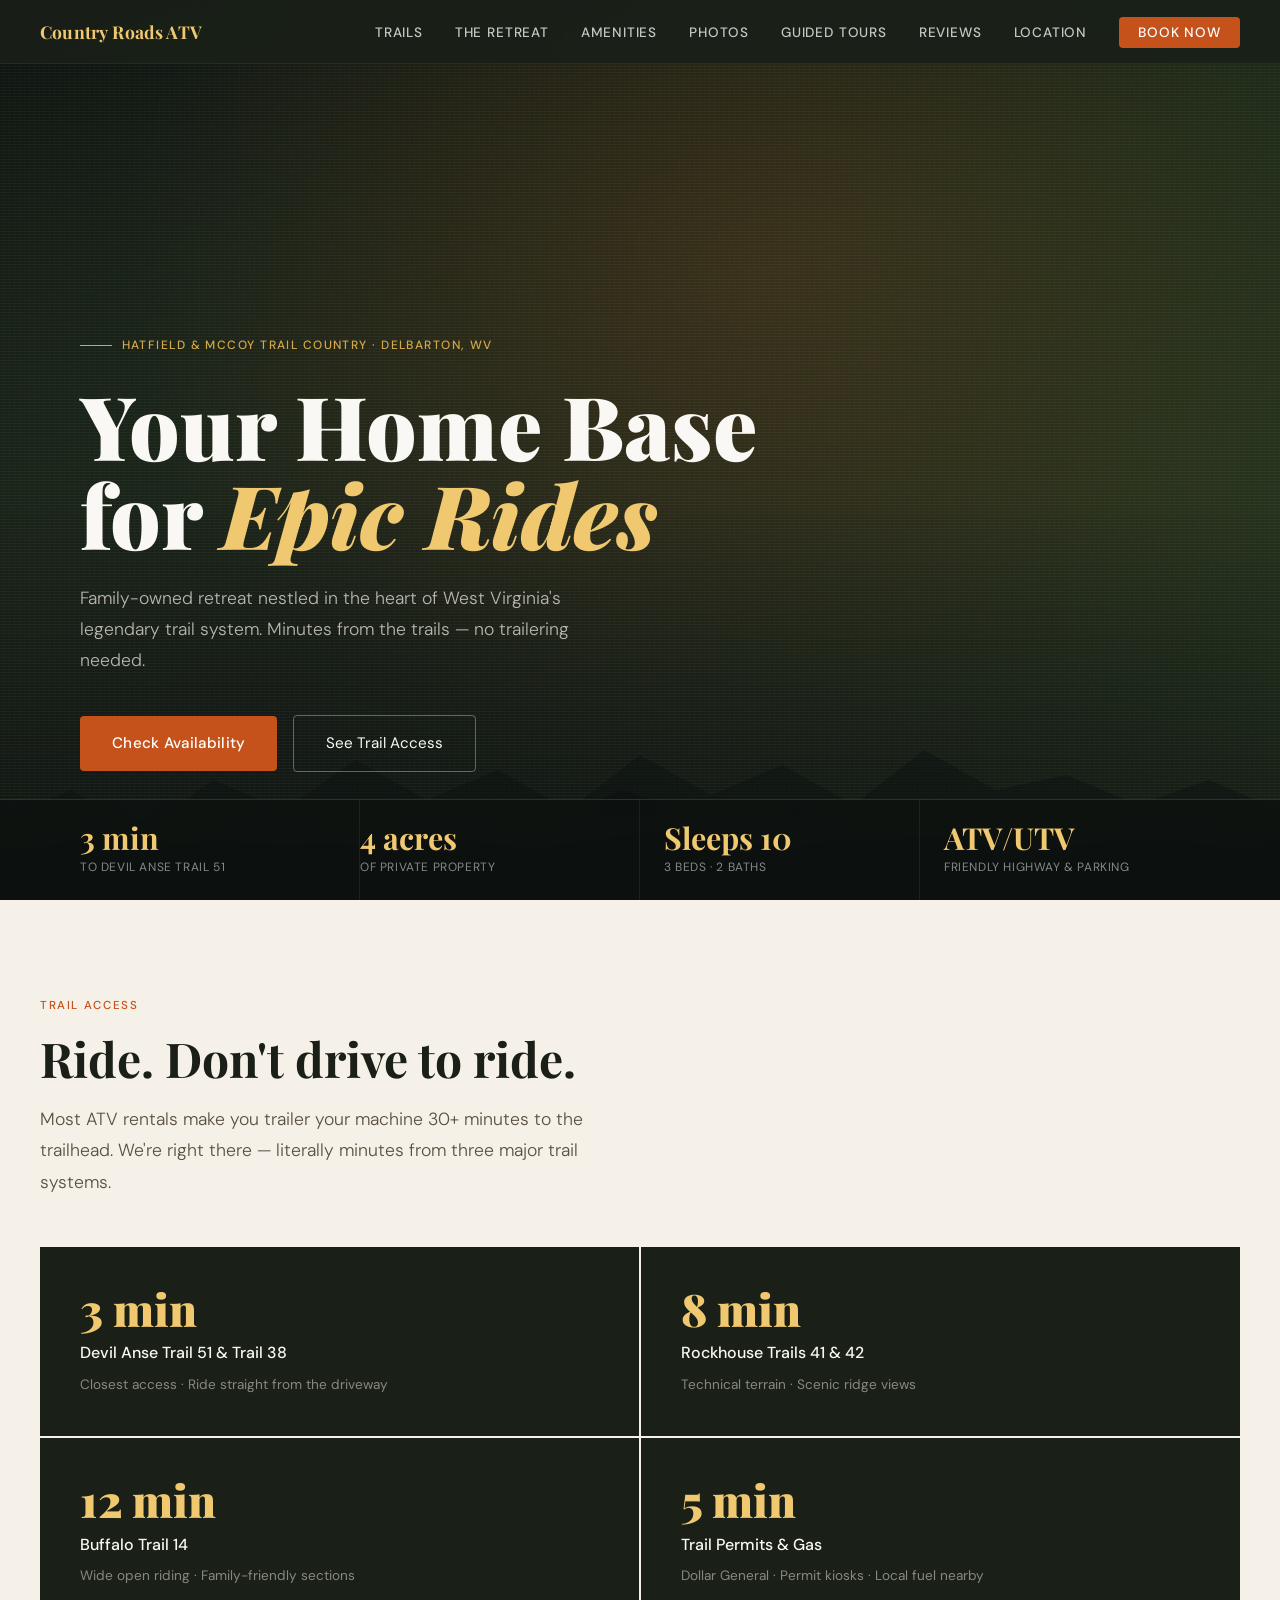
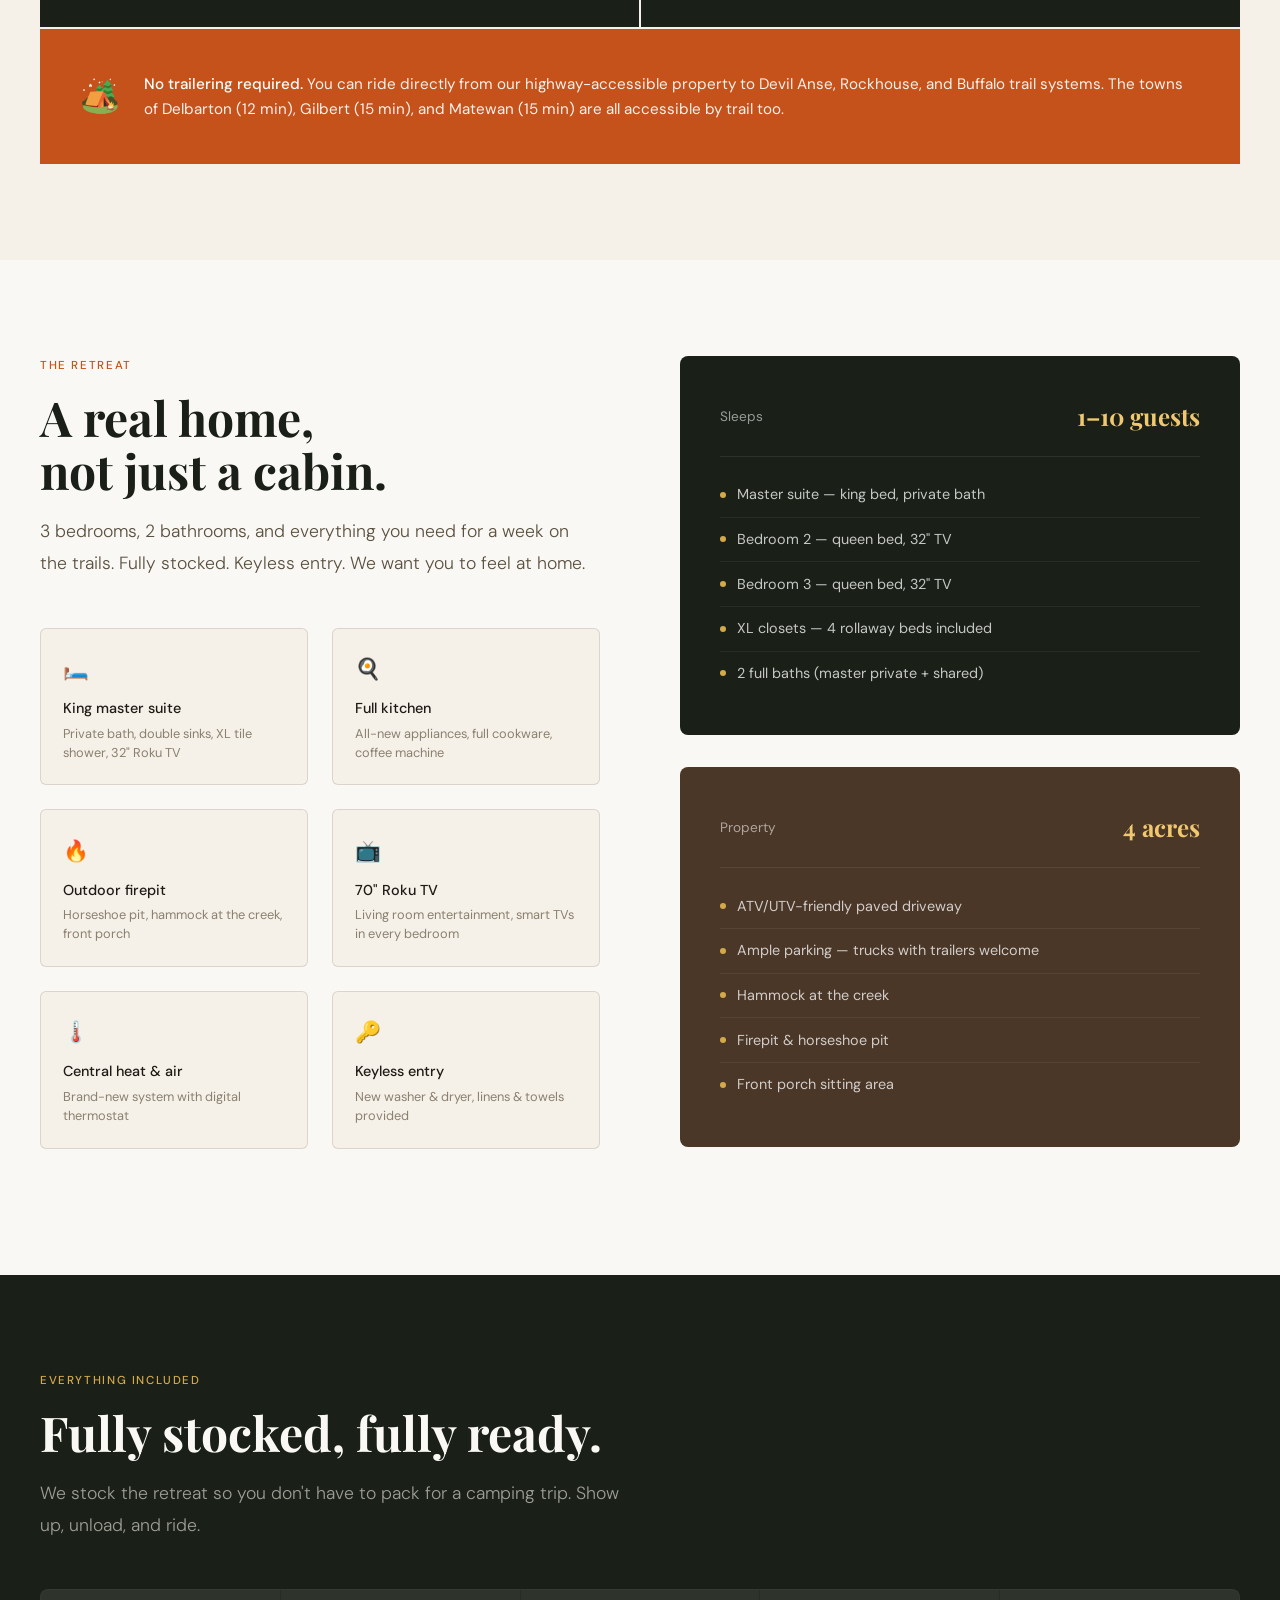
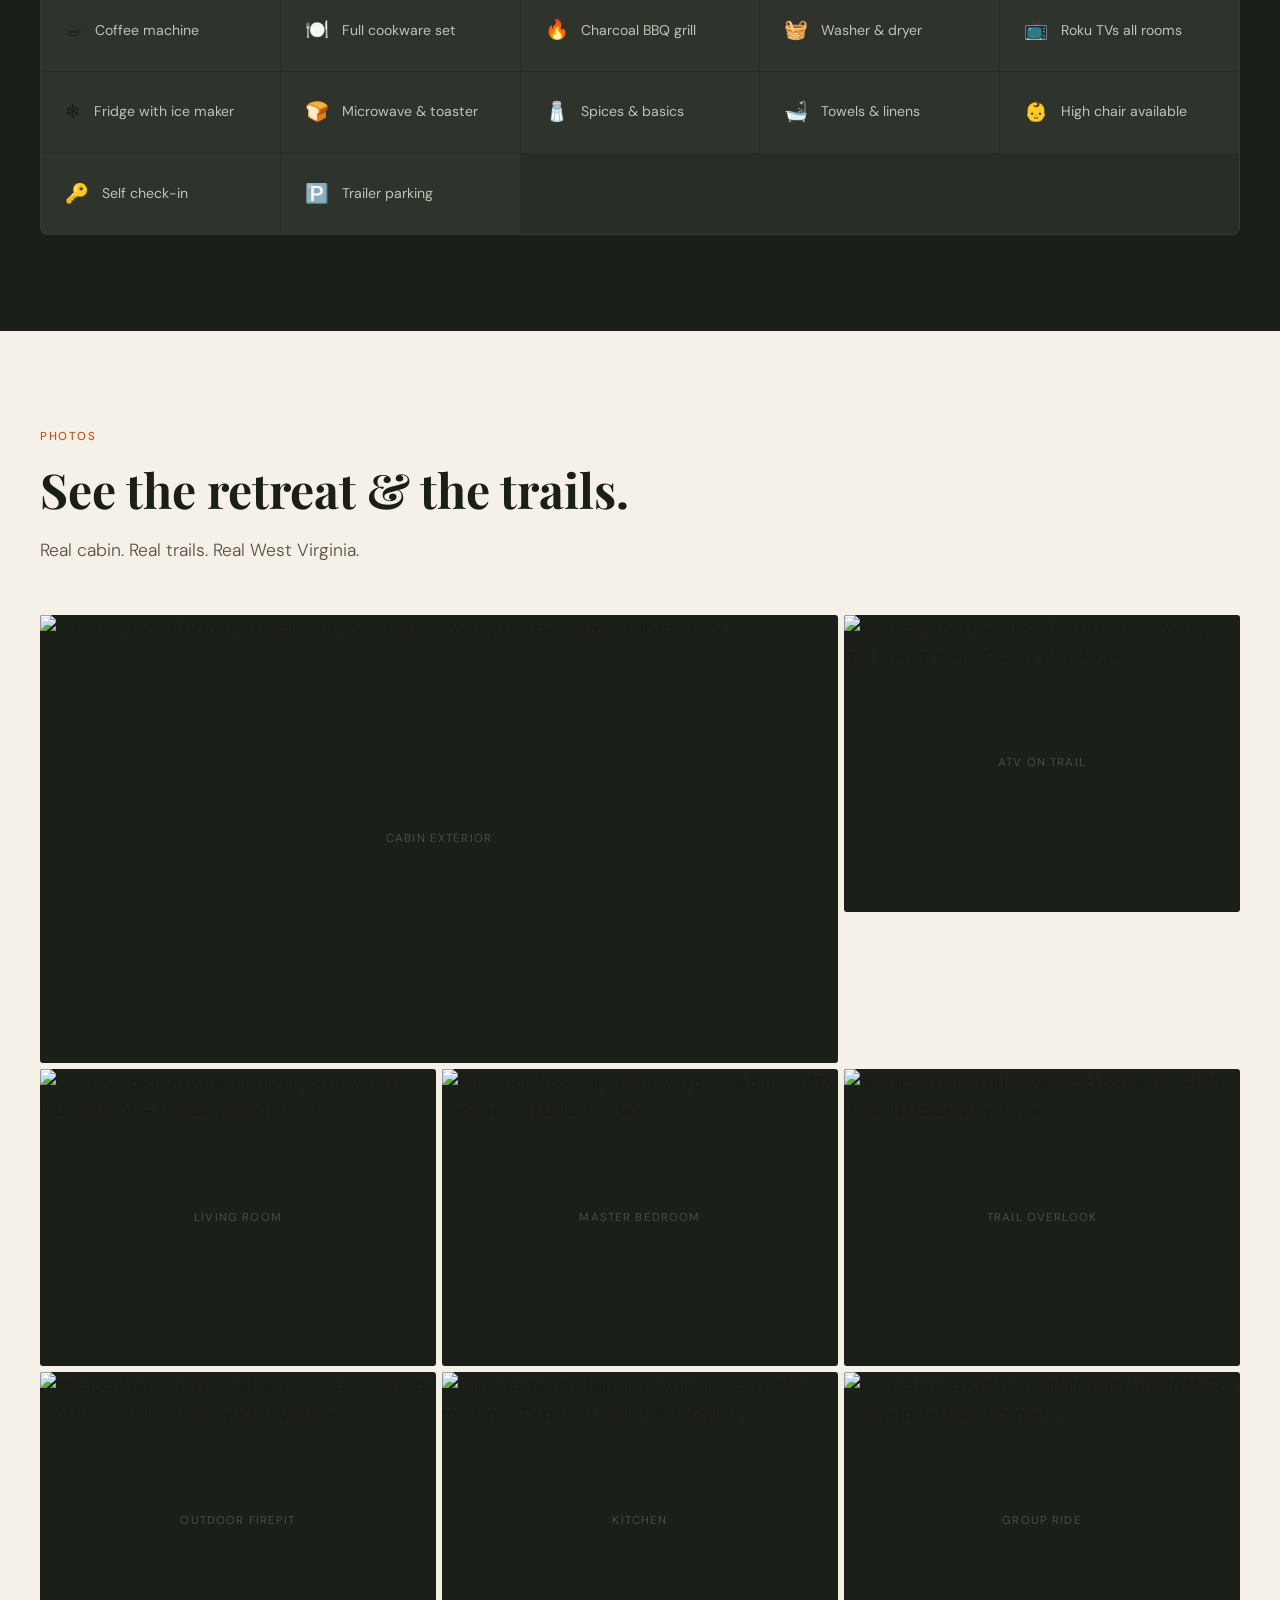
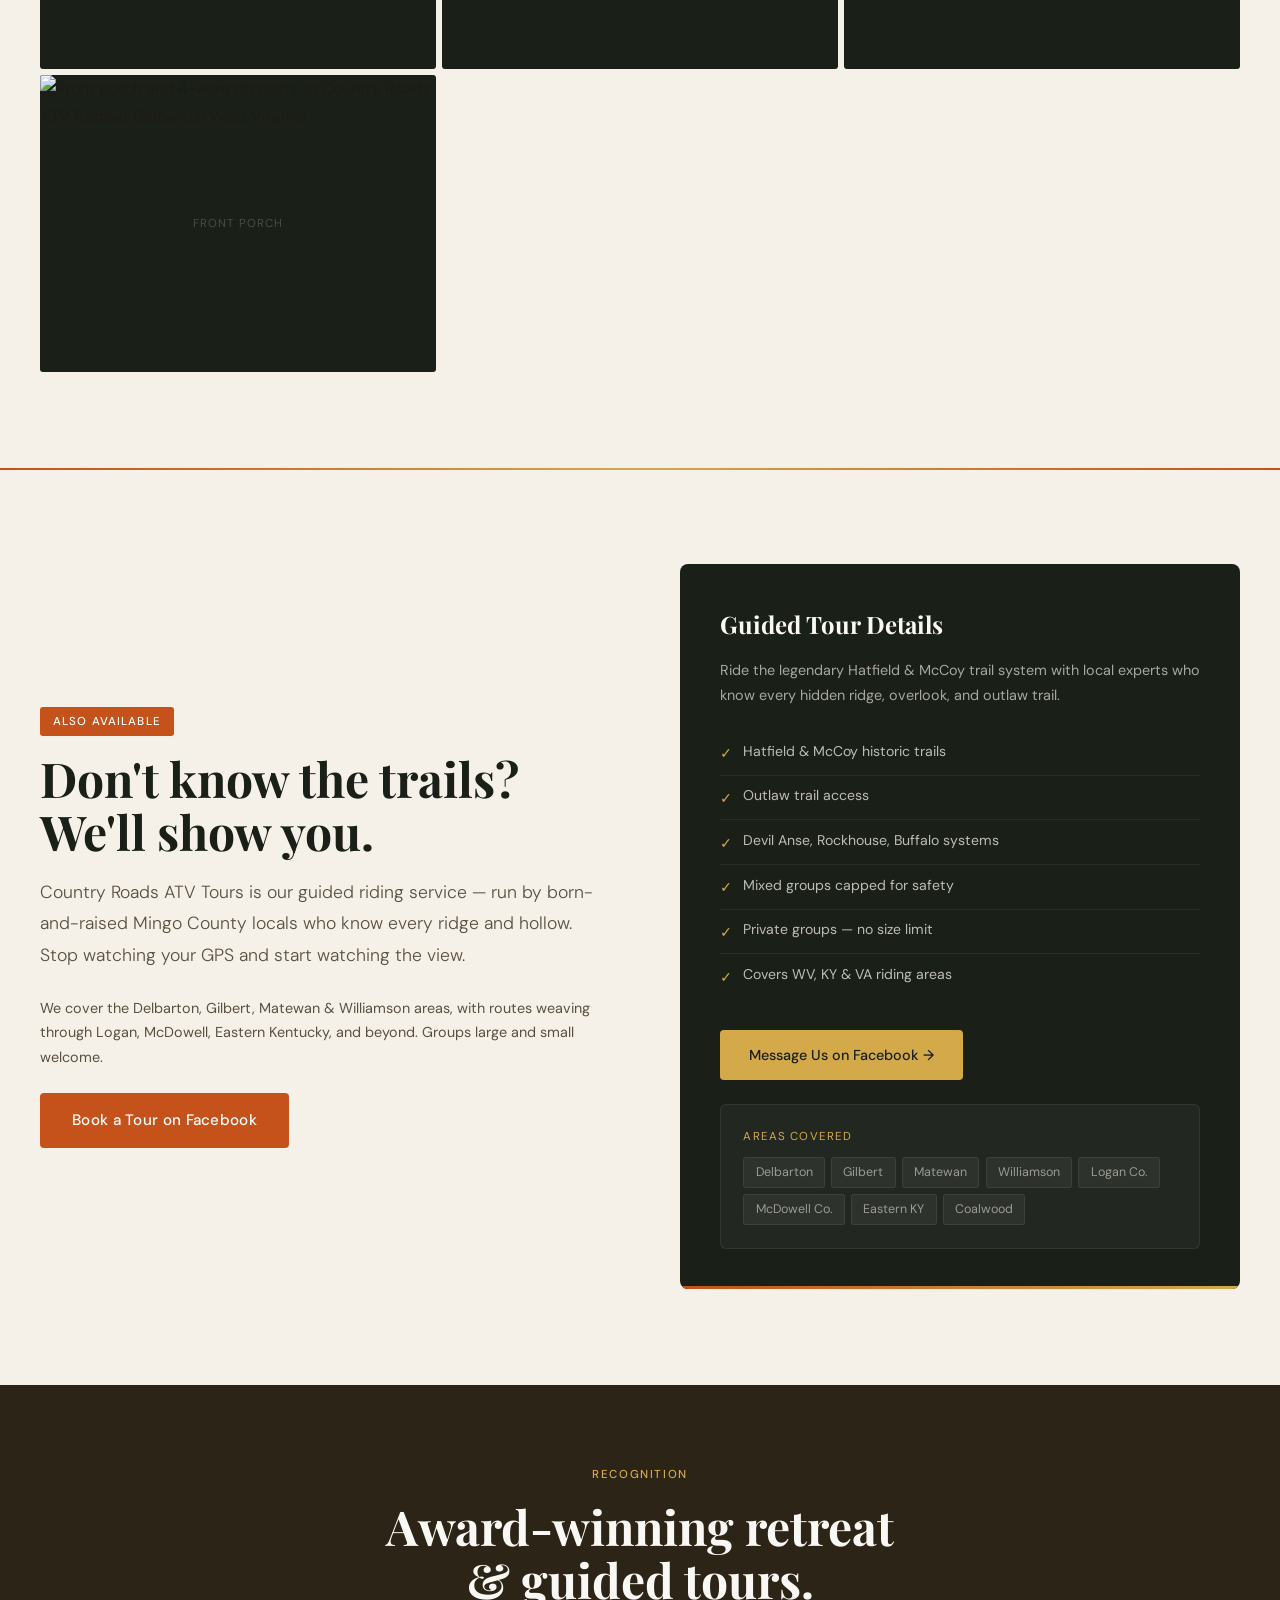
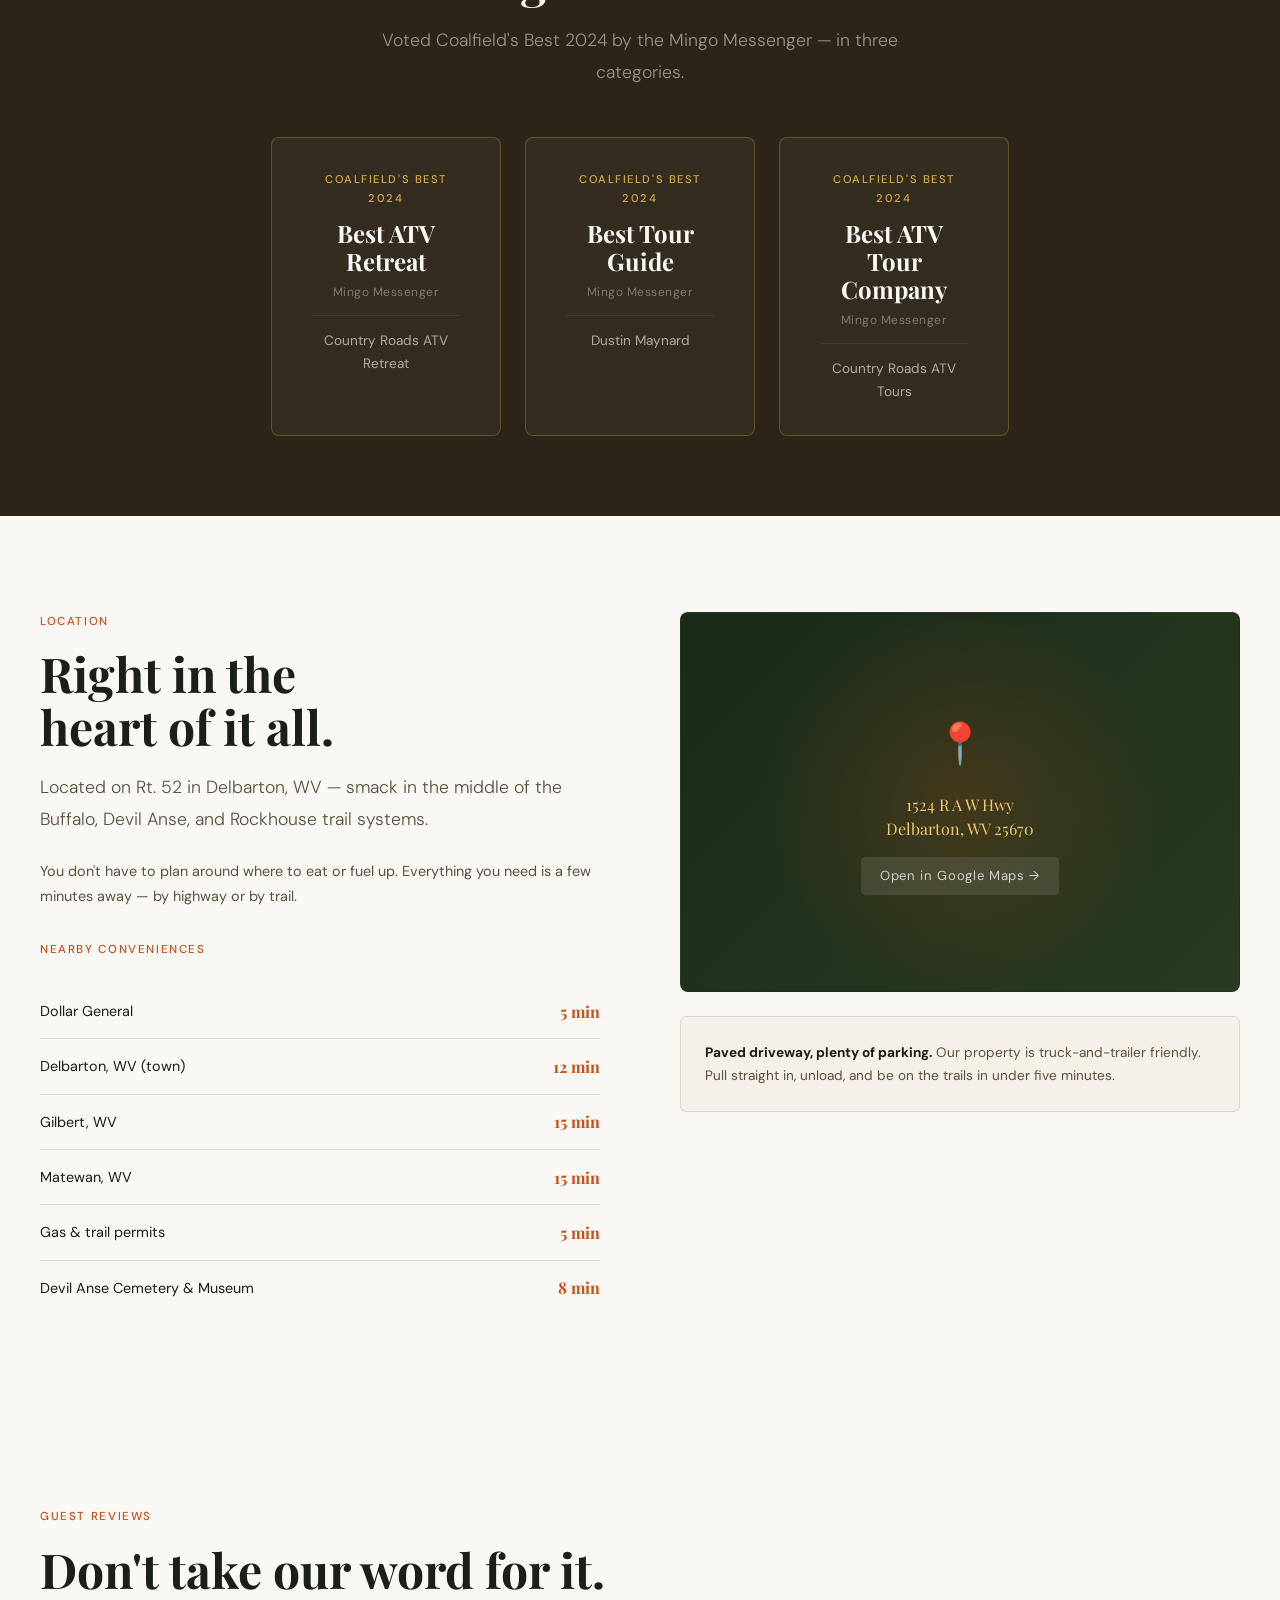
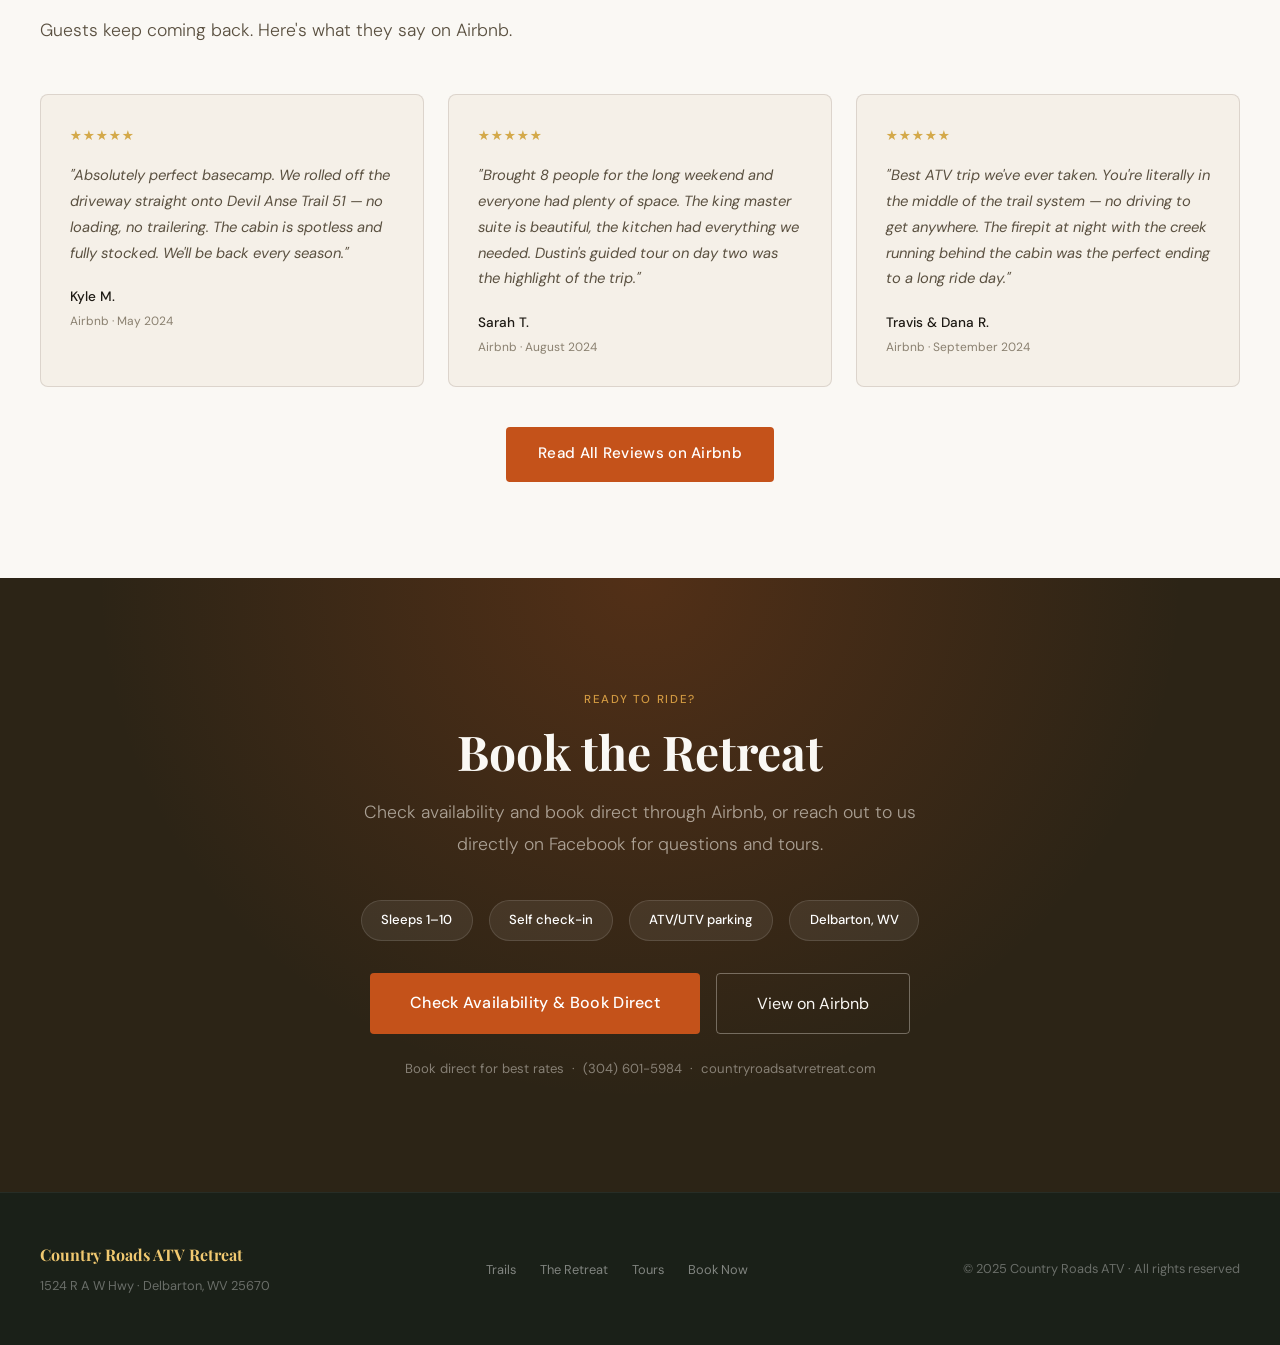
==== index.html @ 31b2990a "Initial build: Country Roads ATV Retreat redesign Single-page redesign of countryroadsatvretreat.com" ====
<!DOCTYPE html>
<html lang="en">
<head>
<meta charset="UTF-8">
<meta name="viewport" content="width=device-width, initial-scale=1.0">
<title>Country Roads ATV Retreat | Hatfield & McCoy Trail Cabin — Delbarton, WV</title>
<meta name="description" content="Stay at the ultimate ATV basecamp in Delbarton, WV. 3 min from Devil Anse Trail 51. Sleeps up to 10. Fully stocked cabin on the Hatfield & McCoy trail system. Book direct.">
<meta property="og:title" content="Country Roads ATV Retreat | Hatfield & McCoy Trails, WV">
<meta property="og:description" content="Family-owned ATV retreat in Delbarton, WV. Minutes from Buffalo, Devil Anse & Rockhouse trails. Sleeps 10 — book direct.">
<meta name="keywords" content="ATV retreat West Virginia, Hatfield McCoy trails cabin, ATV vacation rental Delbarton WV, Mingo County ATV rental, Devil Anse trail cabin, ATV basecamp West Virginia">
<link rel="preconnect" href="https://fonts.googleapis.com">
<link href="https://fonts.googleapis.com/css2?family=Playfair+Display:wght@400;700;900&family=DM+Sans:wght@300;400;500&display=swap" rel="stylesheet">

<script type="application/ld+json">
{
  "@context": "https://schema.org",
  "@type": ["VacationRental", "LocalBusiness"],
  "name": "Country Roads ATV Retreat",
  "description": "Family-owned ATV basecamp in Delbarton, WV. Minutes from Devil Anse, Rockhouse, and Buffalo trail systems on Hatfield & McCoy. Sleeps up to 10.",
  "url": "https://countryroadsatvretreat.com",
  "telephone": "+1-304-601-5984",
  "address": {
    "@type": "PostalAddress",
    "streetAddress": "1524 R A W Hwy",
    "addressLocality": "Delbarton",
    "addressRegion": "WV",
    "postalCode": "25670",
    "addressCountry": "US"
  },
  "geo": {
    "@type": "GeoCoordinates",
    "latitude": 37.7128,
    "longitude": -82.1786
  },
  "numberOfRooms": 3,
  "occupancy": {
    "@type": "QuantitativeValue",
    "maxValue": 10
  },
  "amenityFeature": [
    { "@type": "LocationFeatureSpecification", "name": "Coffee Machine", "value": true },
    { "@type": "LocationFeatureSpecification", "name": "Full Kitchen with Cookware", "value": true },
    { "@type": "LocationFeatureSpecification", "name": "Charcoal BBQ Grill", "value": true },
    { "@type": "LocationFeatureSpecification", "name": "Washer and Dryer", "value": true },
    { "@type": "LocationFeatureSpecification", "name": "Smart TVs in All Rooms", "value": true },
    { "@type": "LocationFeatureSpecification", "name": "Fridge with Ice Maker", "value": true },
    { "@type": "LocationFeatureSpecification", "name": "Outdoor Fire Pit", "value": true },
    { "@type": "LocationFeatureSpecification", "name": "ATV and UTV Parking", "value": true },
    { "@type": "LocationFeatureSpecification", "name": "Truck and Trailer Parking", "value": true },
    { "@type": "LocationFeatureSpecification", "name": "Self Check-In with Keyless Entry", "value": true },
    { "@type": "LocationFeatureSpecification", "name": "Towels and Linens Provided", "value": true },
    { "@type": "LocationFeatureSpecification", "name": "Central Heat and Air Conditioning", "value": true },
    { "@type": "LocationFeatureSpecification", "name": "Horseshoe Pit", "value": true },
    { "@type": "LocationFeatureSpecification", "name": "Hammock at Creek", "value": true },
    { "@type": "LocationFeatureSpecification", "name": "Front Porch", "value": true }
  ],
  "priceRange": "$$",
  "sameAs": [
    "https://www.facebook.com/Countryroadsatvretreat/",
    "https://www.airbnb.com/rooms/1414910450163552432"
  ]
}
</script>

<style>
  *, *::before, *::after { box-sizing: border-box; margin: 0; padding: 0; }

  :root {
    --forest:   #1a2018;
    --bark:     #2c2416;
    --earth:    #4a3728;
    --rust:     #c4521a;
    --rust-lt:  #e06930;
    --gold:     #d4a94a;
    --gold-lt:  #f0c870;
    --cream:    #f5f0e8;
    --warm-white: #faf8f4;
    --muted:    #8a8070;
    --text:     #1e1a14;
    --text-sec: #5a5040;
    --border:   rgba(74,55,40,0.15);
    --serif: 'Playfair Display', Georgia, serif;
    --sans:  'DM Sans', system-ui, sans-serif;
  }

  html { scroll-behavior: smooth; }

  body {
    font-family: var(--sans);
    background: var(--warm-white);
    color: var(--text);
    font-size: 16px;
    line-height: 1.7;
    overflow-x: hidden;
  }

  /* ── NAV ── */
  nav {
    position: fixed; top: 0; left: 0; right: 0; z-index: 100;
    display: flex; align-items: center; justify-content: space-between;
    padding: 0 2.5rem;
    height: 64px;
    background: rgba(26,32,24,0.92);
    backdrop-filter: blur(12px);
    border-bottom: 1px solid rgba(255,255,255,0.06);
    transition: all 0.3s;
  }
  .nav-brand {
    font-family: var(--serif);
    font-size: 1.1rem;
    font-weight: 700;
    color: var(--gold-lt);
    letter-spacing: 0.01em;
    text-decoration: none;
    white-space: nowrap;
  }
  .nav-links {
    display: flex; gap: 2rem; list-style: none;
  }
  .nav-links a {
    color: rgba(255,255,255,0.75);
    text-decoration: none;
    font-size: 0.85rem;
    font-weight: 500;
    letter-spacing: 0.06em;
    text-transform: uppercase;
    transition: color 0.2s;
  }
  .nav-links a:hover { color: var(--gold-lt); }
  .nav-cta {
    background: var(--rust);
    color: #fff !important;
    padding: 0.45rem 1.2rem;
    border-radius: 4px;
    transition: background 0.2s !important;
  }
  .nav-cta:hover { background: var(--rust-lt) !important; color: #fff !important; }

  /* ── HERO ── */
  .hero {
    position: relative;
    min-height: 100vh;
    display: flex; align-items: flex-end;
    padding-bottom: 8rem;
    background: var(--forest);
    overflow: hidden;
  }
  .hero-bg {
    position: absolute; inset: 0;
    background:
      radial-gradient(ellipse at 60% 30%, rgba(196,82,26,0.18) 0%, transparent 60%),
      radial-gradient(ellipse at 20% 80%, rgba(26,32,24,0.95) 0%, transparent 70%),
      linear-gradient(160deg, #0d1210 0%, #1a2a18 40%, #2a3820 100%);
  }
  /* Decorative tree silhouette shapes */
  .hero-bg::after {
    content: '';
    position: absolute; bottom: 0; left: 0; right: 0; height: 45%;
    background: linear-gradient(to top, rgba(13,18,16,0.9) 0%, transparent 100%);
  }
  .hero-texture {
    position: absolute; inset: 0; opacity: 0.035;
    background-image:
      repeating-linear-gradient(0deg, transparent, transparent 2px, rgba(255,255,255,1) 2px, rgba(255,255,255,1) 3px),
      repeating-linear-gradient(90deg, transparent, transparent 4px, rgba(255,255,255,0.5) 4px, rgba(255,255,255,0.5) 5px);
  }
  /* Mountain ridge decorative element */
  .hero-ridge {
    position: absolute; bottom: 0; left: 0; right: 0;
    height: 200px;
    overflow: hidden;
  }
  .hero-ridge svg { width: 100%; height: 100%; }

  .hero-content {
    position: relative; z-index: 2;
    max-width: 1200px; margin: 0 auto; padding: 0 2.5rem;
    width: 100%;
  }
  .hero-eyebrow {
    display: inline-flex; align-items: center; gap: 0.6rem;
    font-size: 0.75rem; font-weight: 500; letter-spacing: 0.12em;
    text-transform: uppercase; color: var(--gold);
    margin-bottom: 1.5rem;
  }
  .hero-eyebrow::before {
    content: '';
    display: block; width: 32px; height: 1px;
    background: var(--gold);
  }
  h1 {
    font-family: var(--serif);
    font-size: clamp(2.8rem, 7vw, 5.5rem);
    font-weight: 900;
    line-height: 1.02;
    color: var(--warm-white);
    max-width: 800px;
    margin-bottom: 1.5rem;
  }
  h1 em {
    font-style: italic;
    color: var(--gold-lt);
  }
  .hero-desc {
    color: rgba(245,240,232,0.72);
    font-size: 1.1rem;
    max-width: 520px;
    margin-bottom: 2.5rem;
    font-weight: 300;
    line-height: 1.75;
  }
  .hero-actions {
    display: flex; gap: 1rem; flex-wrap: wrap;
    align-items: center;
  }
  .btn-primary {
    background: var(--rust);
    color: #fff;
    padding: 0.9rem 2rem;
    border-radius: 4px;
    text-decoration: none;
    font-weight: 500;
    font-size: 0.95rem;
    letter-spacing: 0.02em;
    transition: background 0.2s, transform 0.15s;
    display: inline-block;
  }
  .btn-primary:hover { background: var(--rust-lt); transform: translateY(-1px); }
  .btn-outline {
    border: 1px solid rgba(245,240,232,0.35);
    color: var(--warm-white);
    padding: 0.9rem 2rem;
    border-radius: 4px;
    text-decoration: none;
    font-weight: 400;
    font-size: 0.95rem;
    transition: border-color 0.2s, background 0.2s;
    display: inline-block;
  }
  .btn-outline:hover { border-color: rgba(245,240,232,0.7); background: rgba(245,240,232,0.05); }

  /* Hero stats strip */
  .hero-stats {
    position: absolute; bottom: 0; right: 0; left: 0; z-index: 3;
    background: rgba(13,18,16,0.85);
    backdrop-filter: blur(8px);
    border-top: 1px solid rgba(212,169,74,0.2);
  }
  .stats-inner {
    max-width: 1200px; margin: 0 auto;
    display: grid; grid-template-columns: repeat(4, 1fr);
    padding: 0 2.5rem;
  }
  .stat-item {
    padding: 1.4rem 1.5rem 1.4rem 0;
    border-right: 1px solid rgba(255,255,255,0.07);
  }
  .stat-item:last-child { border-right: none; padding-left: 1.5rem; }
  .stat-item:first-child { padding-left: 0; }
  .stat-num {
    font-family: var(--serif);
    font-size: 1.9rem;
    font-weight: 700;
    color: var(--gold-lt);
    line-height: 1;
    margin-bottom: 0.25rem;
  }
  .stat-label {
    font-size: 0.75rem;
    color: rgba(255,255,255,0.5);
    letter-spacing: 0.05em;
    text-transform: uppercase;
  }

  /* ── SECTION SHARED ── */
  section { padding: 6rem 2.5rem; }
  .inner { max-width: 1200px; margin: 0 auto; }
  .section-tag {
    font-size: 0.72rem; font-weight: 500; letter-spacing: 0.14em;
    text-transform: uppercase; color: var(--rust);
    margin-bottom: 1rem; display: block;
  }
  h2 {
    font-family: var(--serif);
    font-size: clamp(2rem, 4vw, 3rem);
    font-weight: 700;
    line-height: 1.1;
    color: var(--forest);
    margin-bottom: 1.2rem;
  }
  .lead {
    font-size: 1.1rem;
    color: var(--text-sec);
    max-width: 600px;
    line-height: 1.8;
    margin-bottom: 3rem;
    font-weight: 300;
  }

  /* ── TRAILS SECTION ── */
  #trails { background: var(--cream); }
  .trails-grid {
    display: grid;
    grid-template-columns: 1fr 1fr;
    gap: 2px;
  }
  .trail-card {
    background: var(--forest);
    padding: 2.5rem;
    position: relative;
    overflow: hidden;
    transition: background 0.25s;
  }
  .trail-card:hover { background: #243021; }
  .trail-card::before {
    content: '';
    position: absolute; top: 0; left: 0; bottom: 0;
    width: 3px;
    background: var(--gold);
    transform: scaleY(0);
    transform-origin: bottom;
    transition: transform 0.3s;
  }
  .trail-card:hover::before { transform: scaleY(1); }
  .trail-distance {
    font-family: var(--serif);
    font-size: 2.8rem;
    font-weight: 900;
    color: var(--gold-lt);
    line-height: 1;
    margin-bottom: 0.5rem;
  }
  .trail-name {
    font-size: 1rem;
    font-weight: 500;
    color: var(--warm-white);
    margin-bottom: 0.4rem;
  }
  .trail-detail {
    font-size: 0.85rem;
    color: rgba(245,240,232,0.5);
  }
  .trails-note {
    background: var(--rust);
    padding: 2.5rem;
    display: flex; align-items: center; gap: 1.5rem;
    grid-column: 1 / -1;
  }
  .trails-note-icon {
    font-size: 2rem; flex-shrink: 0;
  }
  .trails-note-text {
    color: rgba(255,255,255,0.92);
    font-size: 0.95rem;
    font-weight: 400;
    line-height: 1.6;
  }
  .trails-note-text strong { color: #fff; font-weight: 500; }

  /* ── RETREAT SECTION ── */
  #retreat { background: var(--warm-white); }
  .retreat-layout {
    display: grid;
    grid-template-columns: 1fr 1fr;
    gap: 5rem;
    align-items: start;
  }
  .retreat-features {
    display: grid;
    grid-template-columns: 1fr 1fr;
    gap: 1.5rem;
    margin-top: 2rem;
  }
  .feature-item {
    padding: 1.4rem;
    background: var(--cream);
    border-radius: 6px;
    border: 1px solid var(--border);
  }
  .feature-icon {
    font-size: 1.3rem;
    margin-bottom: 0.6rem;
    display: block;
  }
  .feature-name {
    font-size: 0.9rem;
    font-weight: 500;
    color: var(--text);
    margin-bottom: 0.2rem;
  }
  .feature-desc {
    font-size: 0.8rem;
    color: var(--muted);
    line-height: 1.5;
  }
  /* Capacity visual */
  .capacity-block {
    background: var(--forest);
    border-radius: 8px;
    padding: 2.5rem;
    margin-bottom: 2rem;
  }
  .capacity-row {
    display: flex; align-items: center; justify-content: space-between;
    margin-bottom: 1.2rem;
  }
  .capacity-label { color: rgba(255,255,255,0.55); font-size: 0.85rem; }
  .capacity-val {
    font-family: var(--serif);
    font-size: 1.5rem;
    font-weight: 700;
    color: var(--gold-lt);
  }
  .capacity-divider {
    height: 1px;
    background: rgba(255,255,255,0.08);
    margin: 1rem 0;
  }
  .bedroom-list { list-style: none; margin-top: 1rem; }
  .bedroom-list li {
    display: flex; align-items: center; gap: 0.7rem;
    padding: 0.6rem 0;
    border-bottom: 1px solid rgba(255,255,255,0.06);
    font-size: 0.9rem;
    color: rgba(255,255,255,0.75);
  }
  .bedroom-list li::before {
    content: '';
    width: 6px; height: 6px;
    border-radius: 50%;
    background: var(--gold);
    flex-shrink: 0;
  }
  .bedroom-list li:last-child { border-bottom: none; }

  /* ── AMENITIES ── */
  #amenities { background: var(--forest); padding: 6rem 2.5rem; }
  #amenities h2 { color: var(--warm-white); }
  #amenities .lead { color: rgba(245,240,232,0.6); }
  .amenities-grid {
    display: grid;
    grid-template-columns: repeat(auto-fill, minmax(200px, 1fr));
    gap: 1px;
    background: rgba(255,255,255,0.06);
    border: 1px solid rgba(255,255,255,0.06);
    border-radius: 8px;
    overflow: hidden;
  }
  .amenity-item {
    background: rgba(255,255,255,0.03);
    padding: 1.5rem;
    display: flex; align-items: center; gap: 0.8rem;
    transition: background 0.2s;
  }
  .amenity-item:hover { background: rgba(255,255,255,0.07); }
  .amenity-icon { font-size: 1.2rem; flex-shrink: 0; }
  .amenity-label { font-size: 0.88rem; color: rgba(245,240,232,0.75); font-weight: 400; }

  /* ── TOURS SECTION ── */
  #tours { background: var(--cream); position: relative; overflow: hidden; }
  #tours::before {
    content: '';
    position: absolute; top: -2px; left: 0; right: 0; height: 4px;
    background: linear-gradient(90deg, var(--rust), var(--gold), var(--rust));
  }
  .tours-layout {
    display: grid;
    grid-template-columns: 1fr 1fr;
    gap: 5rem;
    align-items: center;
  }
  .tours-badge {
    display: inline-block;
    background: var(--rust);
    color: #fff;
    font-size: 0.72rem;
    font-weight: 500;
    letter-spacing: 0.1em;
    text-transform: uppercase;
    padding: 0.3rem 0.8rem;
    border-radius: 3px;
    margin-bottom: 1rem;
  }
  .tours-card {
    background: var(--forest);
    border-radius: 8px;
    padding: 2.5rem;
    position: relative;
    overflow: hidden;
  }
  .tours-card::after {
    content: '';
    position: absolute; bottom: 0; left: 0; right: 0; height: 3px;
    background: linear-gradient(90deg, var(--rust), var(--gold));
  }
  .tours-card h3 {
    font-family: var(--serif);
    font-size: 1.5rem;
    font-weight: 700;
    color: var(--warm-white);
    margin-bottom: 0.8rem;
  }
  .tours-card p {
    color: rgba(245,240,232,0.65);
    font-size: 0.9rem;
    line-height: 1.7;
    margin-bottom: 1.5rem;
  }
  .tours-feature-list { list-style: none; margin-bottom: 2rem; }
  .tours-feature-list li {
    display: flex; align-items: flex-start; gap: 0.7rem;
    padding: 0.55rem 0;
    border-bottom: 1px solid rgba(255,255,255,0.06);
    font-size: 0.88rem;
    color: rgba(245,240,232,0.75);
  }
  .tours-feature-list li:last-child { border-bottom: none; }
  .check { color: var(--gold); font-size: 0.9rem; flex-shrink: 0; margin-top: 0.1rem; }
  .btn-gold {
    display: inline-block;
    background: var(--gold);
    color: var(--forest);
    padding: 0.8rem 1.8rem;
    border-radius: 4px;
    text-decoration: none;
    font-weight: 500;
    font-size: 0.9rem;
    transition: background 0.2s;
  }
  .btn-gold:hover { background: var(--gold-lt); }

  /* Coverage area */
  .coverage-area {
    margin-top: 1.5rem;
    padding: 1.4rem;
    background: rgba(255,255,255,0.04);
    border: 1px solid rgba(255,255,255,0.07);
    border-radius: 6px;
  }
  .coverage-label {
    font-size: 0.72rem;
    letter-spacing: 0.1em;
    text-transform: uppercase;
    color: var(--gold);
    margin-bottom: 0.6rem;
  }
  .coverage-tags {
    display: flex; flex-wrap: wrap; gap: 0.4rem;
  }
  .coverage-tag {
    font-size: 0.78rem;
    color: rgba(245,240,232,0.55);
    background: rgba(255,255,255,0.05);
    padding: 0.25rem 0.7rem;
    border-radius: 3px;
    border: 1px solid rgba(255,255,255,0.07);
  }

  /* ── LOCATION ── */
  #location { background: var(--warm-white); }
  .location-layout {
    display: grid;
    grid-template-columns: 1fr 1fr;
    gap: 5rem;
    align-items: start;
  }
  .location-map-placeholder {
    background: linear-gradient(135deg, #1a2a18, #2a3a20);
    border-radius: 8px;
    height: 380px;
    display: flex; align-items: center; justify-content: center;
    flex-direction: column;
    gap: 1rem;
    border: 1px solid var(--border);
    position: relative;
    overflow: hidden;
  }
  .location-map-placeholder::before {
    content: '';
    position: absolute; inset: 0;
    background:
      radial-gradient(circle at 50% 50%, rgba(196,82,26,0.2) 0%, transparent 60%);
  }
  .map-pin {
    font-size: 2.5rem;
    position: relative; z-index: 1;
  }
  .map-address {
    font-family: var(--serif);
    font-size: 1rem;
    color: var(--gold-lt);
    text-align: center;
    position: relative; z-index: 1;
    line-height: 1.5;
  }
  .map-link {
    background: rgba(255,255,255,0.1);
    color: rgba(255,255,255,0.75);
    padding: 0.5rem 1.2rem;
    border-radius: 4px;
    text-decoration: none;
    font-size: 0.82rem;
    letter-spacing: 0.05em;
    position: relative; z-index: 1;
    transition: background 0.2s;
  }
  .map-link:hover { background: rgba(255,255,255,0.18); }
  .nearby-list { list-style: none; margin-top: 1.5rem; }
  .nearby-item {
    display: flex; justify-content: space-between; align-items: center;
    padding: 0.85rem 0;
    border-bottom: 1px solid var(--border);
  }
  .nearby-item:last-child { border-bottom: none; }
  .nearby-name { font-size: 0.9rem; color: var(--text); font-weight: 400; }
  .nearby-dist {
    font-family: var(--serif);
    font-size: 1rem;
    font-weight: 700;
    color: var(--rust);
  }

  /* ── BOOK ── */
  #book {
    background: var(--bark);
    padding: 7rem 2.5rem;
    text-align: center;
    position: relative;
    overflow: hidden;
  }
  #book::before {
    content: '';
    position: absolute; inset: 0;
    background: radial-gradient(ellipse at 50% 0%, rgba(196,82,26,0.25) 0%, transparent 60%);
  }
  #book h2 { color: var(--warm-white); position: relative; }
  #book .lead { color: rgba(245,240,232,0.6); margin: 0 auto 2.5rem; position: relative; }
  .book-options {
    display: flex; justify-content: center; gap: 1rem; flex-wrap: wrap;
    position: relative;
    margin-bottom: 2rem;
  }
  .book-pill {
    background: rgba(255,255,255,0.07);
    border: 1px solid rgba(255,255,255,0.12);
    color: rgba(255,255,255,0.7);
    padding: 0.5rem 1.2rem;
    border-radius: 100px;
    font-size: 0.82rem;
    display: flex; align-items: center; gap: 0.5rem;
  }
  .book-pill strong { color: #fff; font-weight: 500; }

  /* ── FOOTER ── */
  footer {
    background: var(--forest);
    padding: 3rem 2.5rem;
    border-top: 1px solid rgba(255,255,255,0.06);
  }
  .footer-inner {
    max-width: 1200px; margin: 0 auto;
    display: flex; justify-content: space-between; align-items: center; flex-wrap: wrap; gap: 1.5rem;
  }
  .footer-brand {
    font-family: var(--serif);
    font-size: 1rem;
    color: var(--gold-lt);
    font-weight: 700;
  }
  .footer-meta {
    font-size: 0.8rem;
    color: rgba(255,255,255,0.35);
  }
  .footer-links {
    display: flex; gap: 1.5rem; list-style: none;
  }
  .footer-links a {
    font-size: 0.8rem;
    color: rgba(255,255,255,0.45);
    text-decoration: none;
    transition: color 0.2s;
  }
  .footer-links a:hover { color: var(--gold-lt); }

  /* ── SCROLL ANIMATION ── */
  .reveal {
    opacity: 0;
    transform: translateY(28px);
    transition: opacity 0.7s ease, transform 0.7s ease;
  }
  .reveal.visible {
    opacity: 1;
    transform: none;
  }
  .reveal-delay-1 { transition-delay: 0.1s; }
  .reveal-delay-2 { transition-delay: 0.2s; }
  .reveal-delay-3 { transition-delay: 0.3s; }

  /* ── RESPONSIVE ── */
  @media (max-width: 900px) {
    nav { padding: 0 1.5rem; }
    .nav-links { display: none; }
    section { padding: 4rem 1.5rem; }
    .stats-inner { grid-template-columns: repeat(2, 1fr); }
    .stat-item { border-right: none; border-bottom: 1px solid rgba(255,255,255,0.07); }
    .trails-grid { grid-template-columns: 1fr; }
    .retreat-layout, .tours-layout, .location-layout { grid-template-columns: 1fr; gap: 2.5rem; }
    .retreat-features { grid-template-columns: 1fr 1fr; }
    h1 { font-size: 2.8rem; }
    .hero { padding-bottom: 12rem; }
  }
  @media (max-width: 580px) {
    .hero-stats { display: none; }
    .hero { padding-bottom: 4rem; }
    .retreat-features { grid-template-columns: 1fr; }
    .stats-inner { grid-template-columns: 1fr 1fr; }
  }

  /* ── HAMBURGER ── */
  .nav-toggle {
    display: none;
    flex-direction: column; justify-content: center; gap: 5px;
    width: 36px; height: 36px;
    background: none; border: none; cursor: pointer; padding: 4px;
    flex-shrink: 0;
  }
  .nav-toggle span {
    display: block; width: 22px; height: 2px;
    background: rgba(255,255,255,0.75);
    transition: transform 0.25s, opacity 0.25s;
    border-radius: 1px;
  }
  .nav-toggle.open span:nth-child(1) { transform: translateY(7px) rotate(45deg); }
  .nav-toggle.open span:nth-child(2) { opacity: 0; transform: scaleX(0); }
  .nav-toggle.open span:nth-child(3) { transform: translateY(-7px) rotate(-45deg); }

  .nav-mobile {
    display: none;
    position: fixed; top: 64px; left: 0; right: 0;
    background: rgba(22,28,20,0.98);
    backdrop-filter: blur(16px);
    border-bottom: 1px solid rgba(255,255,255,0.07);
    padding: 0.5rem 1.5rem 1.5rem;
    z-index: 99;
    flex-direction: column;
  }
  .nav-mobile.open { display: flex; }
  .nav-mobile a {
    color: rgba(255,255,255,0.75);
    text-decoration: none;
    font-size: 0.95rem;
    font-weight: 500;
    padding: 0.9rem 0;
    border-bottom: 1px solid rgba(255,255,255,0.06);
    letter-spacing: 0.04em;
    transition: color 0.2s;
  }
  .nav-mobile a:hover { color: var(--gold-lt); }
  .nav-mobile .mob-cta {
    margin-top: 1rem;
    text-align: center;
    background: var(--rust);
    padding: 0.85rem 1.5rem;
    border-radius: 4px;
    border-bottom: none !important;
    color: #fff !important;
    font-weight: 500;
  }
  .nav-mobile .mob-cta:hover { background: var(--rust-lt) !important; }
  @media (max-width: 900px) { .nav-toggle { display: flex; } }

  /* ── GALLERY ── */
  #gallery { background: var(--cream); }
  .gallery-grid {
    display: grid;
    grid-template-columns: repeat(3, 1fr);
    gap: 6px;
  }
  .gallery-item {
    overflow: hidden; border-radius: 3px;
    background: #1a2018;
    aspect-ratio: 4/3; position: relative;
  }
  .gallery-item--wide { grid-column: span 2; aspect-ratio: 16/9; }
  .gallery-item img {
    width: 100%; height: 100%;
    object-fit: cover; display: block;
    transition: transform 0.4s;
  }
  .gallery-item:hover img { transform: scale(1.04); }
  /* Placeholder shown when photo not yet loaded */
  .gallery-item::after {
    content: attr(data-label);
    position: absolute; inset: 0;
    display: flex; align-items: center; justify-content: center;
    font-size: 0.72rem; letter-spacing: 0.1em; text-transform: uppercase;
    color: rgba(255,255,255,0.2);
    pointer-events: none;
  }
  @media (max-width: 700px) {
    .gallery-grid { grid-template-columns: 1fr 1fr; }
    .gallery-item--wide { grid-column: span 2; aspect-ratio: 16/9; }
  }

  /* ── AWARDS ── */
  #awards { background: var(--bark); padding: 5rem 2.5rem; text-align: center; }
  #awards .section-tag { color: var(--gold); display: flex; justify-content: center; }
  #awards h2 { color: var(--warm-white); }
  #awards .lead { color: rgba(245,240,232,0.55); margin: 0 auto 3rem; }
  .awards-grid {
    display: flex; justify-content: center; flex-wrap: wrap; gap: 1.5rem;
  }
  .award-card {
    background: rgba(255,255,255,0.04);
    border: 1px solid rgba(212,169,74,0.3);
    border-radius: 8px; padding: 2rem 2.5rem; width: 230px;
    transition: background 0.25s, border-color 0.25s;
  }
  .award-card:hover { background: rgba(212,169,74,0.08); border-color: rgba(212,169,74,0.6); }
  .award-year {
    font-size: 0.7rem; font-weight: 500; letter-spacing: 0.14em;
    text-transform: uppercase; color: var(--gold); margin-bottom: 0.8rem;
  }
  .award-badge {
    font-family: var(--serif); font-size: 1.5rem; font-weight: 700;
    color: var(--warm-white); line-height: 1.15; margin-bottom: 0.4rem;
  }
  .award-source { font-size: 0.75rem; color: rgba(245,240,232,0.4); letter-spacing: 0.04em; }
  .award-name {
    font-size: 0.85rem; color: rgba(245,240,232,0.65); margin-top: 0.8rem;
    padding-top: 0.8rem; border-top: 1px solid rgba(255,255,255,0.07);
  }

  /* ── REVIEWS ── */
  #reviews { background: var(--warm-white); }
  .reviews-grid {
    display: grid; grid-template-columns: repeat(3, 1fr); gap: 1.5rem;
  }
  .review-card {
    background: var(--cream); border: 1px solid var(--border);
    border-radius: 8px; padding: 1.8rem;
  }
  .review-stars { color: var(--gold); font-size: 0.85rem; letter-spacing: 0.06em; margin-bottom: 1rem; }
  .review-text {
    font-size: 0.92rem; line-height: 1.75;
    color: var(--text-sec); margin-bottom: 1.2rem; font-style: italic;
  }
  .review-author { font-size: 0.85rem; font-weight: 500; color: var(--text); }
  .review-source { font-size: 0.75rem; color: var(--muted); margin-top: 0.15rem; }
  .reviews-cta { text-align: center; margin-top: 2.5rem; }
  @media (max-width: 900px) { .reviews-grid { grid-template-columns: 1fr; } }
</style>
</head>
<body>

<!-- NAV -->
<nav>
  <a href="#" class="nav-brand">Country Roads ATV</a>
  <ul class="nav-links">
    <li><a href="#trails">Trails</a></li>
    <li><a href="#retreat">The Retreat</a></li>
    <li><a href="#amenities">Amenities</a></li>
    <li><a href="#gallery">Photos</a></li>
    <li><a href="#tours">Guided Tours</a></li>
    <li><a href="#reviews">Reviews</a></li>
    <li><a href="#location">Location</a></li>
    <li><a href="https://checkout.lodgify.com/becky--maynard/355655/reservation?currency=USD&adults=1" target="_blank" rel="noopener" class="nav-cta">Book Now</a></li>
  </ul>
  <button class="nav-toggle" id="navToggle" aria-label="Open menu" aria-expanded="false">
    <span></span><span></span><span></span>
  </button>
</nav>

<div class="nav-mobile" id="navMobile">
  <a href="#trails">Trails</a>
  <a href="#retreat">The Retreat</a>
  <a href="#amenities">Amenities</a>
  <a href="#gallery">Photos</a>
  <a href="#tours">Guided Tours</a>
  <a href="#reviews">Reviews</a>
  <a href="#location">Location</a>
  <a href="https://checkout.lodgify.com/becky--maynard/355655/reservation?currency=USD&adults=1" target="_blank" rel="noopener" class="mob-cta">Book Now</a>
</div>

<!-- HERO -->
<section class="hero" id="home">
  <div class="hero-bg"></div>
  <div class="hero-texture"></div>

  <!-- Decorative mountain ridge SVG -->
  <div class="hero-ridge">
    <svg viewBox="0 0 1440 200" preserveAspectRatio="none" fill="none" xmlns="http://www.w3.org/2000/svg">
      <path d="M0 200 L0 120 L80 90 L160 130 L240 80 L320 110 L400 60 L480 100 L560 70 L640 110 L720 55 L800 95 L880 65 L960 105 L1040 50 L1120 90 L1200 75 L1280 105 L1360 80 L1440 110 L1440 200 Z" fill="rgba(13,18,16,0.5)"/>
      <path d="M0 200 L0 145 L120 115 L200 145 L300 100 L400 135 L500 105 L600 130 L700 90 L800 120 L900 100 L1000 130 L1100 110 L1200 130 L1300 100 L1440 125 L1440 200 Z" fill="rgba(13,18,16,0.7)"/>
      <path d="M0 200 L0 165 L180 140 L320 165 L460 145 L600 160 L740 140 L880 158 L1020 142 L1160 160 L1300 145 L1440 158 L1440 200 Z" fill="rgba(13,18,16,0.9)"/>
    </svg>
  </div>

  <div class="hero-content">
    <div class="hero-eyebrow">Hatfield &amp; McCoy Trail Country · Delbarton, WV</div>
    <h1>Your Home Base<br>for <em>Epic Rides</em></h1>
    <p class="hero-desc">Family-owned retreat nestled in the heart of West Virginia's legendary trail system. Minutes from the trails — no trailering needed.</p>
    <div class="hero-actions">
      <a href="https://checkout.lodgify.com/becky--maynard/355655/reservation?currency=USD&adults=1" target="_blank" rel="noopener" class="btn-primary">Check Availability</a>
      <a href="#trails" class="btn-outline">See Trail Access</a>
    </div>
  </div>

  <div class="hero-stats">
    <div class="stats-inner">
      <div class="stat-item">
        <div class="stat-num">3 min</div>
        <div class="stat-label">to Devil Anse Trail 51</div>
      </div>
      <div class="stat-item">
        <div class="stat-num">4 acres</div>
        <div class="stat-label">of private property</div>
      </div>
      <div class="stat-item" style="padding-left: 1.5rem;">
        <div class="stat-num">Sleeps 10</div>
        <div class="stat-label">3 beds · 2 baths</div>
      </div>
      <div class="stat-item" style="padding-left: 1.5rem;">
        <div class="stat-num">ATV/UTV</div>
        <div class="stat-label">friendly highway &amp; parking</div>
      </div>
    </div>
  </div>
</section>

<!-- TRAILS -->
<section id="trails">
  <div class="inner">
    <span class="section-tag reveal">Trail Access</span>
    <h2 class="reveal">Ride. Don't drive to ride.</h2>
    <p class="lead reveal">Most ATV rentals make you trailer your machine 30+ minutes to the trailhead. We're right there — literally minutes from three major trail systems.</p>

    <div class="trails-grid">
      <div class="trail-card reveal">
        <div class="trail-distance">3 min</div>
        <div class="trail-name">Devil Anse Trail 51 &amp; Trail 38</div>
        <div class="trail-detail">Closest access · Ride straight from the driveway</div>
      </div>
      <div class="trail-card reveal reveal-delay-1">
        <div class="trail-distance">8 min</div>
        <div class="trail-name">Rockhouse Trails 41 &amp; 42</div>
        <div class="trail-detail">Technical terrain · Scenic ridge views</div>
      </div>
      <div class="trail-card reveal reveal-delay-2">
        <div class="trail-distance">12 min</div>
        <div class="trail-name">Buffalo Trail 14</div>
        <div class="trail-detail">Wide open riding · Family-friendly sections</div>
      </div>
      <div class="trail-card reveal reveal-delay-3">
        <div class="trail-distance">5 min</div>
        <div class="trail-name">Trail Permits &amp; Gas</div>
        <div class="trail-detail">Dollar General · Permit kiosks · Local fuel nearby</div>
      </div>
      <div class="trails-note reveal">
        <div class="trails-note-icon">🏕️</div>
        <div class="trails-note-text">
          <strong>No trailering required.</strong> You can ride directly from our highway-accessible property to Devil Anse, Rockhouse, and Buffalo trail systems. The towns of Delbarton (12 min), Gilbert (15 min), and Matewan (15 min) are all accessible by trail too.
        </div>
      </div>
    </div>
  </div>
</section>

<!-- RETREAT -->
<section id="retreat">
  <div class="inner">
    <div class="retreat-layout">
      <div>
        <span class="section-tag reveal">The Retreat</span>
        <h2 class="reveal">A real home,<br>not just a cabin.</h2>
        <p class="lead reveal">3 bedrooms, 2 bathrooms, and everything you need for a week on the trails. Fully stocked. Keyless entry. We want you to feel at home.</p>

        <div class="retreat-features">
          <div class="feature-item reveal">
            <span class="feature-icon">🛏️</span>
            <div class="feature-name">King master suite</div>
            <div class="feature-desc">Private bath, double sinks, XL tile shower, 32" Roku TV</div>
          </div>
          <div class="feature-item reveal reveal-delay-1">
            <span class="feature-icon">🍳</span>
            <div class="feature-name">Full kitchen</div>
            <div class="feature-desc">All-new appliances, full cookware, coffee machine</div>
          </div>
          <div class="feature-item reveal reveal-delay-2">
            <span class="feature-icon">🔥</span>
            <div class="feature-name">Outdoor firepit</div>
            <div class="feature-desc">Horseshoe pit, hammock at the creek, front porch</div>
          </div>
          <div class="feature-item reveal reveal-delay-3">
            <span class="feature-icon">📺</span>
            <div class="feature-name">70" Roku TV</div>
            <div class="feature-desc">Living room entertainment, smart TVs in every bedroom</div>
          </div>
          <div class="feature-item reveal">
            <span class="feature-icon">🌡️</span>
            <div class="feature-name">Central heat &amp; air</div>
            <div class="feature-desc">Brand-new system with digital thermostat</div>
          </div>
          <div class="feature-item reveal reveal-delay-1">
            <span class="feature-icon">🔑</span>
            <div class="feature-name">Keyless entry</div>
            <div class="feature-desc">New washer &amp; dryer, linens &amp; towels provided</div>
          </div>
        </div>
      </div>

      <div>
        <div class="capacity-block reveal">
          <div class="capacity-row">
            <span class="capacity-label">Sleeps</span>
            <span class="capacity-val">1–10 guests</span>
          </div>
          <div class="capacity-divider"></div>
          <ul class="bedroom-list">
            <li>Master suite — king bed, private bath</li>
            <li>Bedroom 2 — queen bed, 32" TV</li>
            <li>Bedroom 3 — queen bed, 32" TV</li>
            <li>XL closets — 4 rollaway beds included</li>
            <li>2 full baths (master private + shared)</li>
          </ul>
        </div>
        <div class="capacity-block reveal" style="background: var(--earth);">
          <div class="capacity-row">
            <span class="capacity-label">Property</span>
            <span class="capacity-val">4 acres</span>
          </div>
          <div class="capacity-divider"></div>
          <ul class="bedroom-list">
            <li>ATV/UTV-friendly paved driveway</li>
            <li>Ample parking — trucks with trailers welcome</li>
            <li>Hammock at the creek</li>
            <li>Firepit &amp; horseshoe pit</li>
            <li>Front porch sitting area</li>
          </ul>
        </div>
      </div>
    </div>
  </div>
</section>

<!-- AMENITIES -->
<section id="amenities">
  <div class="inner">
    <span class="section-tag" style="color: var(--gold);">Everything included</span>
    <h2 class="reveal">Fully stocked, fully ready.</h2>
    <p class="lead reveal">We stock the retreat so you don't have to pack for a camping trip. Show up, unload, and ride.</p>

    <div class="amenities-grid">
      <div class="amenity-item"><span class="amenity-icon">☕</span><span class="amenity-label">Coffee machine</span></div>
      <div class="amenity-item"><span class="amenity-icon">🍽️</span><span class="amenity-label">Full cookware set</span></div>
      <div class="amenity-item"><span class="amenity-icon">🔥</span><span class="amenity-label">Charcoal BBQ grill</span></div>
      <div class="amenity-item"><span class="amenity-icon">🧺</span><span class="amenity-label">Washer &amp; dryer</span></div>
      <div class="amenity-item"><span class="amenity-icon">📺</span><span class="amenity-label">Roku TVs all rooms</span></div>
      <div class="amenity-item"><span class="amenity-icon">❄️</span><span class="amenity-label">Fridge with ice maker</span></div>
      <div class="amenity-item"><span class="amenity-icon">🍞</span><span class="amenity-label">Microwave &amp; toaster</span></div>
      <div class="amenity-item"><span class="amenity-icon">🧂</span><span class="amenity-label">Spices &amp; basics</span></div>
      <div class="amenity-item"><span class="amenity-icon">🛁</span><span class="amenity-label">Towels &amp; linens</span></div>
      <div class="amenity-item"><span class="amenity-icon">👶</span><span class="amenity-label">High chair available</span></div>
      <div class="amenity-item"><span class="amenity-icon">🔑</span><span class="amenity-label">Self check-in</span></div>
      <div class="amenity-item"><span class="amenity-icon">🅿️</span><span class="amenity-label">Trailer parking</span></div>
    </div>
  </div>
</section>

<!-- GALLERY -->
<section id="gallery">
  <div class="inner">
    <span class="section-tag reveal">Photos</span>
    <h2 class="reveal">See the retreat &amp; the trails.</h2>
    <p class="lead reveal">Real cabin. Real trails. Real West Virginia.</p>

    <div class="gallery-grid">
      <figure class="gallery-item gallery-item--wide reveal" data-label="cabin exterior">
        <img src="photos/cabin-exterior.jpg" alt="Country Roads ATV Retreat cabin exterior — Hatfield McCoy trail basecamp, Delbarton WV" loading="lazy">
      </figure>
      <figure class="gallery-item reveal reveal-delay-1" data-label="atv on trail">
        <img src="photos/atv-devil-anse-trail.jpg" alt="ATV riders on Devil Anse Trail 51 Hatfield McCoy trail system Mingo County West Virginia" loading="lazy">
      </figure>
      <figure class="gallery-item reveal" data-label="living room">
        <img src="photos/cabin-living-room.jpg" alt="Country Roads ATV Retreat living room with 70-inch Roku TV — sleeps up to 10 guests" loading="lazy">
      </figure>
      <figure class="gallery-item reveal reveal-delay-1" data-label="master bedroom">
        <img src="photos/cabin-master-bedroom.jpg" alt="Master bedroom king suite with private bath at ATV cabin retreat Delbarton WV" loading="lazy">
      </figure>
      <figure class="gallery-item reveal reveal-delay-2" data-label="trail overlook">
        <img src="photos/rockhouse-trail-view.jpg" alt="Scenic mountain ridge view Rockhouse Trail 41 42 Hatfield McCoy West Virginia" loading="lazy">
      </figure>
      <figure class="gallery-item reveal" data-label="outdoor firepit">
        <img src="photos/outdoor-firepit.jpg" alt="Outdoor firepit and horseshoe pit at Country Roads ATV Retreat Mingo County West Virginia" loading="lazy">
      </figure>
      <figure class="gallery-item reveal reveal-delay-1" data-label="kitchen">
        <img src="photos/cabin-kitchen.jpg" alt="Fully stocked kitchen all-new appliances coffee machine ATV retreat cabin West Virginia" loading="lazy">
      </figure>
      <figure class="gallery-item reveal reveal-delay-2" data-label="group ride">
        <img src="photos/atv-group-tour.jpg" alt="Guided group ATV tour Buffalo Trail Hatfield McCoy outlaw trails Mingo County WV" loading="lazy">
      </figure>
      <figure class="gallery-item reveal reveal-delay-3" data-label="front porch">
        <img src="photos/property-front-porch.jpg" alt="Front porch and 4-acre property at Country Roads ATV Retreat Delbarton West Virginia" loading="lazy">
      </figure>
    </div>
  </div>
</section>

<!-- TOURS -->
<section id="tours">
  <div class="inner">
    <div class="tours-layout">
      <div>
        <span class="tours-badge">Also available</span>
        <h2 class="reveal">Don't know the trails?<br>We'll show you.</h2>
        <p class="lead reveal" style="margin-bottom: 1.5rem;">Country Roads ATV Tours is our guided riding service — run by born-and-raised Mingo County locals who know every ridge and hollow. Stop watching your GPS and start watching the view.</p>
        <p style="font-size: 0.9rem; color: var(--text-sec); line-height: 1.7; margin-bottom: 1.5rem;">We cover the Delbarton, Gilbert, Matewan &amp; Williamson areas, with routes weaving through Logan, McDowell, Eastern Kentucky, and beyond. Groups large and small welcome.</p>
        <a href="https://www.facebook.com/Countryroadsatvretreat/" target="_blank" rel="noopener" class="btn-primary">Book a Tour on Facebook</a>
      </div>

      <div class="tours-card reveal">
        <h3>Guided Tour Details</h3>
        <p>Ride the legendary Hatfield &amp; McCoy trail system with local experts who know every hidden ridge, overlook, and outlaw trail.</p>
        <ul class="tours-feature-list">
          <li><span class="check">✓</span> Hatfield &amp; McCoy historic trails</li>
          <li><span class="check">✓</span> Outlaw trail access</li>
          <li><span class="check">✓</span> Devil Anse, Rockhouse, Buffalo systems</li>
          <li><span class="check">✓</span> Mixed groups capped for safety</li>
          <li><span class="check">✓</span> Private groups — no size limit</li>
          <li><span class="check">✓</span> Covers WV, KY &amp; VA riding areas</li>
        </ul>
        <a href="https://www.facebook.com/Countryroadsatvretreat/" target="_blank" rel="noopener" class="btn-gold">Message Us on Facebook →</a>

        <div class="coverage-area">
          <div class="coverage-label">Areas covered</div>
          <div class="coverage-tags">
            <span class="coverage-tag">Delbarton</span>
            <span class="coverage-tag">Gilbert</span>
            <span class="coverage-tag">Matewan</span>
            <span class="coverage-tag">Williamson</span>
            <span class="coverage-tag">Logan Co.</span>
            <span class="coverage-tag">McDowell Co.</span>
            <span class="coverage-tag">Eastern KY</span>
            <span class="coverage-tag">Coalwood</span>
          </div>
        </div>
      </div>
    </div>
  </div>
</section>

<!-- AWARDS -->
<section id="awards">
  <div class="inner">
    <span class="section-tag reveal">Recognition</span>
    <h2 class="reveal">Award-winning retreat<br>&amp; guided tours.</h2>
    <p class="lead reveal">Voted Coalfield's Best 2024 by the Mingo Messenger — in three categories.</p>
    <div class="awards-grid">
      <div class="award-card reveal">
        <div class="award-year">Coalfield's Best 2024</div>
        <div class="award-badge">Best ATV<br>Retreat</div>
        <div class="award-source">Mingo Messenger</div>
        <div class="award-name">Country Roads ATV Retreat</div>
      </div>
      <div class="award-card reveal reveal-delay-1">
        <div class="award-year">Coalfield's Best 2024</div>
        <div class="award-badge">Best Tour<br>Guide</div>
        <div class="award-source">Mingo Messenger</div>
        <div class="award-name">Dustin Maynard</div>
      </div>
      <div class="award-card reveal reveal-delay-2">
        <div class="award-year">Coalfield's Best 2024</div>
        <div class="award-badge">Best ATV<br>Tour Company</div>
        <div class="award-source">Mingo Messenger</div>
        <div class="award-name">Country Roads ATV Tours</div>
      </div>
    </div>
  </div>
</section>

<!-- LOCATION -->
<section id="location">
  <div class="inner">
    <div class="location-layout">
      <div>
        <span class="section-tag reveal">Location</span>
        <h2 class="reveal">Right in the<br>heart of it all.</h2>
        <p class="lead reveal" style="margin-bottom: 1.5rem;">Located on Rt. 52 in Delbarton, WV — smack in the middle of the Buffalo, Devil Anse, and Rockhouse trail systems.</p>

        <p style="font-size: 0.9rem; color: var(--text-sec); margin-bottom: 2rem; line-height: 1.7;">You don't have to plan around where to eat or fuel up. Everything you need is a few minutes away — by highway or by trail.</p>

        <span class="section-tag" style="margin-bottom: 0.8rem;">Nearby conveniences</span>
        <ul class="nearby-list">
          <li class="nearby-item"><span class="nearby-name">Dollar General</span><span class="nearby-dist">5 min</span></li>
          <li class="nearby-item"><span class="nearby-name">Delbarton, WV (town)</span><span class="nearby-dist">12 min</span></li>
          <li class="nearby-item"><span class="nearby-name">Gilbert, WV</span><span class="nearby-dist">15 min</span></li>
          <li class="nearby-item"><span class="nearby-name">Matewan, WV</span><span class="nearby-dist">15 min</span></li>
          <li class="nearby-item"><span class="nearby-name">Gas &amp; trail permits</span><span class="nearby-dist">5 min</span></li>
          <li class="nearby-item"><span class="nearby-name">Devil Anse Cemetery &amp; Museum</span><span class="nearby-dist">8 min</span></li>
        </ul>
      </div>

      <div>
        <div class="location-map-placeholder reveal">
          <div class="map-pin">📍</div>
          <div class="map-address">1524 R A W Hwy<br>Delbarton, WV 25670</div>
          <a href="https://maps.google.com/?q=1524+RAW+Hwy+Delbarton+WV+25670" target="_blank" rel="noopener" class="map-link">Open in Google Maps →</a>
        </div>
        <div style="margin-top: 1.5rem; padding: 1.5rem; background: var(--cream); border-radius: 6px; border: 1px solid var(--border);">
          <p style="font-size: 0.85rem; color: var(--text-sec); line-height: 1.7;">
            <strong style="color: var(--text);">Paved driveway, plenty of parking.</strong> Our property is truck-and-trailer friendly. Pull straight in, unload, and be on the trails in under five minutes.
          </p>
        </div>
      </div>
    </div>
  </div>
</section>

<!-- REVIEWS -->
<section id="reviews">
  <div class="inner">
    <span class="section-tag reveal">Guest Reviews</span>
    <h2 class="reveal">Don't take our word for it.</h2>
    <p class="lead reveal">Guests keep coming back. Here's what they say on Airbnb.</p>
    <div class="reviews-grid">
      <div class="review-card reveal">
        <div class="review-stars">★★★★★</div>
        <p class="review-text">"Absolutely perfect basecamp. We rolled off the driveway straight onto Devil Anse Trail 51 — no loading, no trailering. The cabin is spotless and fully stocked. We'll be back every season."</p>
        <div class="review-author">Kyle M.</div>
        <div class="review-source">Airbnb · May 2024</div>
      </div>
      <div class="review-card reveal reveal-delay-1">
        <div class="review-stars">★★★★★</div>
        <p class="review-text">"Brought 8 people for the long weekend and everyone had plenty of space. The king master suite is beautiful, the kitchen had everything we needed. Dustin's guided tour on day two was the highlight of the trip."</p>
        <div class="review-author">Sarah T.</div>
        <div class="review-source">Airbnb · August 2024</div>
      </div>
      <div class="review-card reveal reveal-delay-2">
        <div class="review-stars">★★★★★</div>
        <p class="review-text">"Best ATV trip we've ever taken. You're literally in the middle of the trail system — no driving to get anywhere. The firepit at night with the creek running behind the cabin was the perfect ending to a long ride day."</p>
        <div class="review-author">Travis &amp; Dana R.</div>
        <div class="review-source">Airbnb · September 2024</div>
      </div>
    </div>
    <div class="reviews-cta reveal">
      <a href="https://www.airbnb.com/rooms/1414910450163552432" target="_blank" rel="noopener" class="btn-primary">Read All Reviews on Airbnb</a>
    </div>
  </div>
</section>

<!-- BOOK -->
<section id="book">
  <div class="inner">
    <span class="section-tag" style="color: var(--gold); justify-content: center; display: flex;">Ready to ride?</span>
    <h2 class="reveal">Book the Retreat</h2>
    <p class="lead reveal">Check availability and book direct through Airbnb, or reach out to us directly on Facebook for questions and tours.</p>

    <div class="book-options reveal">
      <div class="book-pill"><strong>Sleeps 1–10</strong></div>
      <div class="book-pill"><strong>Self check-in</strong></div>
      <div class="book-pill"><strong>ATV/UTV parking</strong></div>
      <div class="book-pill"><strong>Delbarton, WV</strong></div>
    </div>

    <div style="display: flex; justify-content: center; gap: 1rem; flex-wrap: wrap; position: relative;">
      <a href="https://checkout.lodgify.com/becky--maynard/355655/reservation?currency=USD&adults=1" target="_blank" rel="noopener" class="btn-primary" style="font-size: 1rem; padding: 1rem 2.5rem;">Check Availability &amp; Book Direct</a>
      <a href="https://www.airbnb.com/rooms/1414910450163552432" target="_blank" rel="noopener" class="btn-outline" style="font-size: 1rem; padding: 1rem 2.5rem;">View on Airbnb</a>
    </div>

    <p style="margin-top: 1.5rem; font-size: 0.82rem; color: rgba(245,240,232,0.45); position: relative;">
      Book direct for best rates &nbsp;·&nbsp; (304) 601-5984 &nbsp;·&nbsp; countryroadsatvretreat.com
    </p>
  </div>
</section>

<!-- FOOTER -->
<footer>
  <div class="footer-inner">
    <div>
      <div class="footer-brand">Country Roads ATV Retreat</div>
      <div class="footer-meta" style="margin-top: 0.4rem;">1524 R A W Hwy · Delbarton, WV 25670</div>
    </div>
    <ul class="footer-links">
      <li><a href="#trails">Trails</a></li>
      <li><a href="#retreat">The Retreat</a></li>
      <li><a href="#tours">Tours</a></li>
      <li><a href="#book">Book Now</a></li>
    </ul>
    <div class="footer-meta">© 2025 Country Roads ATV · All rights reserved</div>
  </div>
</footer>

<script>
  // Scroll-reveal
  const reveals = document.querySelectorAll('.reveal');
  const observer = new IntersectionObserver(entries => {
    entries.forEach(e => {
      if (e.isIntersecting) {
        e.target.classList.add('visible');
        observer.unobserve(e.target);
      }
    });
  }, { threshold: 0.1, rootMargin: '0px 0px -40px 0px' });
  reveals.forEach(el => observer.observe(el));

  // Nav transparency on scroll
  const nav = document.querySelector('nav');
  window.addEventListener('scroll', () => {
    nav.style.boxShadow = window.scrollY > 40 ? '0 2px 24px rgba(0,0,0,0.4)' : 'none';
  });

  // Mobile nav toggle
  const toggle = document.getElementById('navToggle');
  const mobileNav = document.getElementById('navMobile');
  toggle.addEventListener('click', () => {
    const open = toggle.classList.toggle('open');
    mobileNav.classList.toggle('open', open);
    toggle.setAttribute('aria-expanded', open);
  });
  mobileNav.querySelectorAll('a').forEach(link => {
    link.addEventListener('click', () => {
      toggle.classList.remove('open');
      mobileNav.classList.remove('open');
      toggle.setAttribute('aria-expanded', 'false');
    });
  });
</script>
</body>
</html>
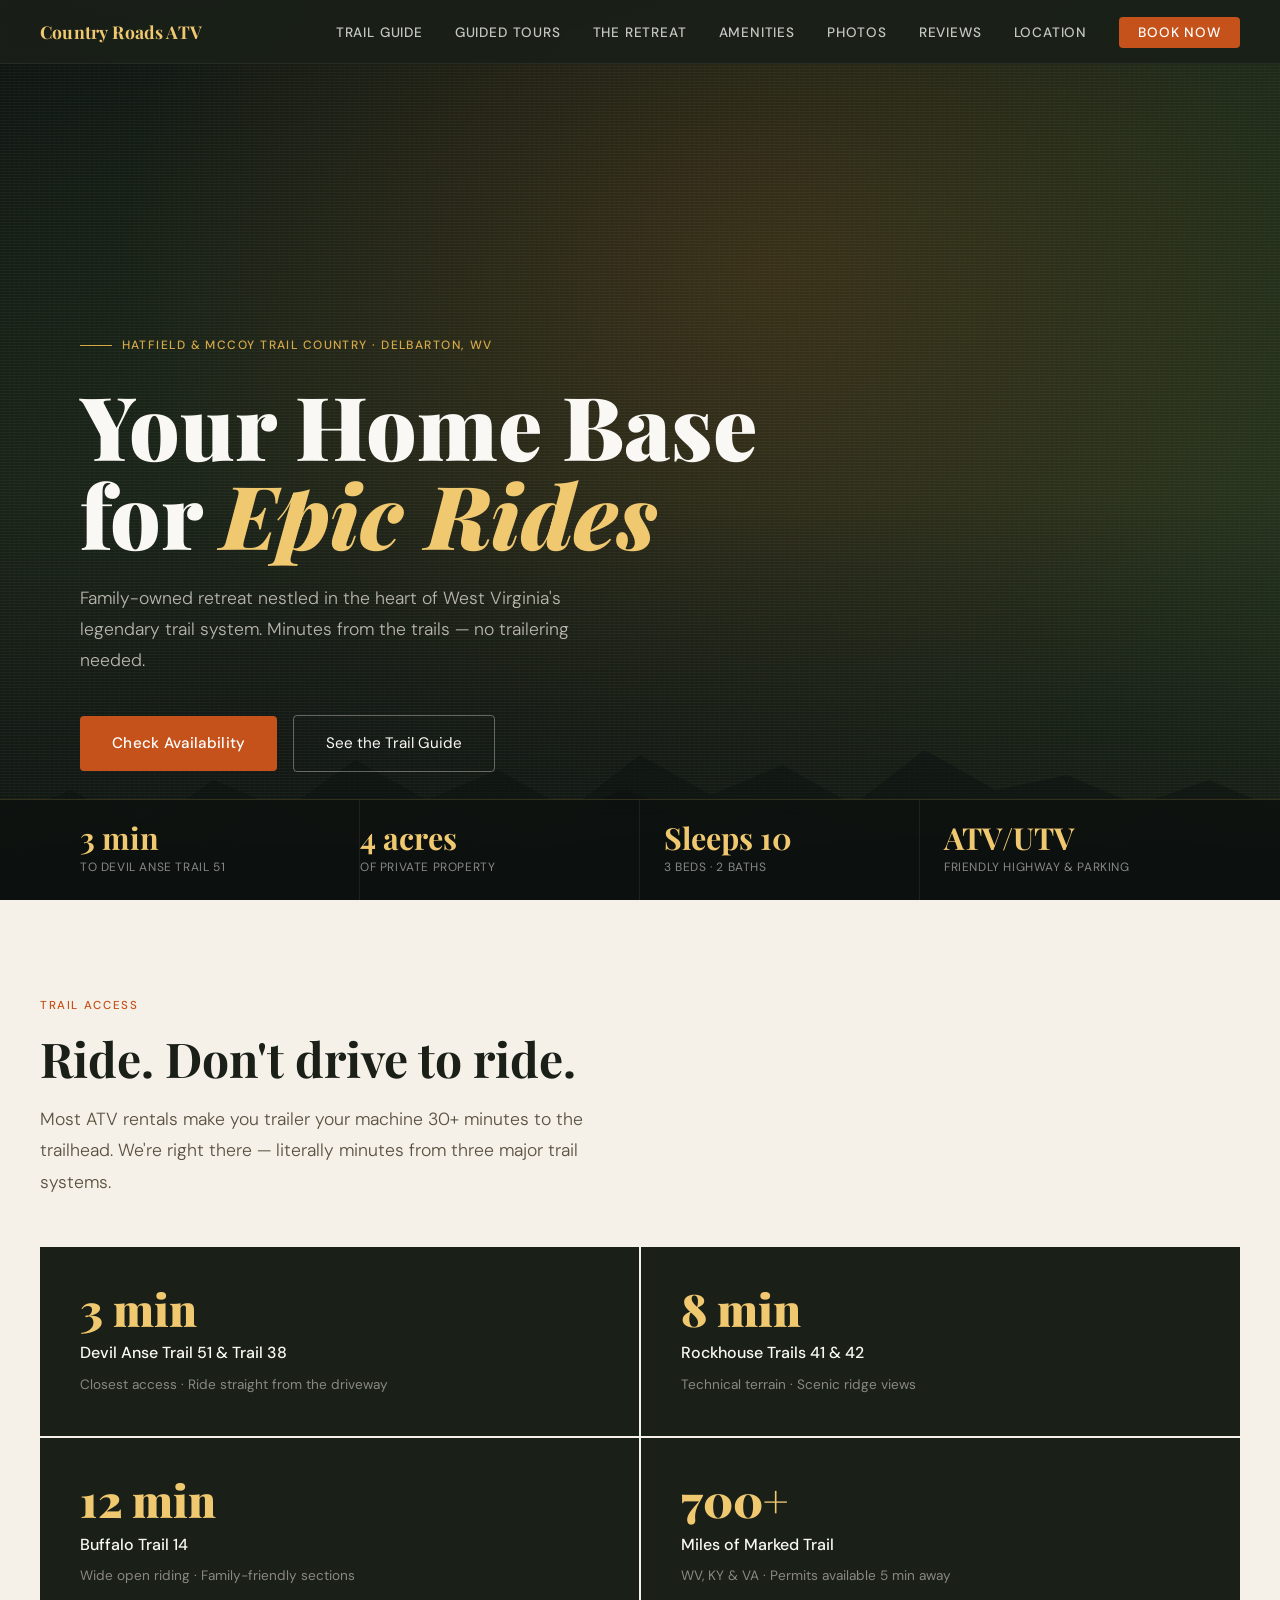
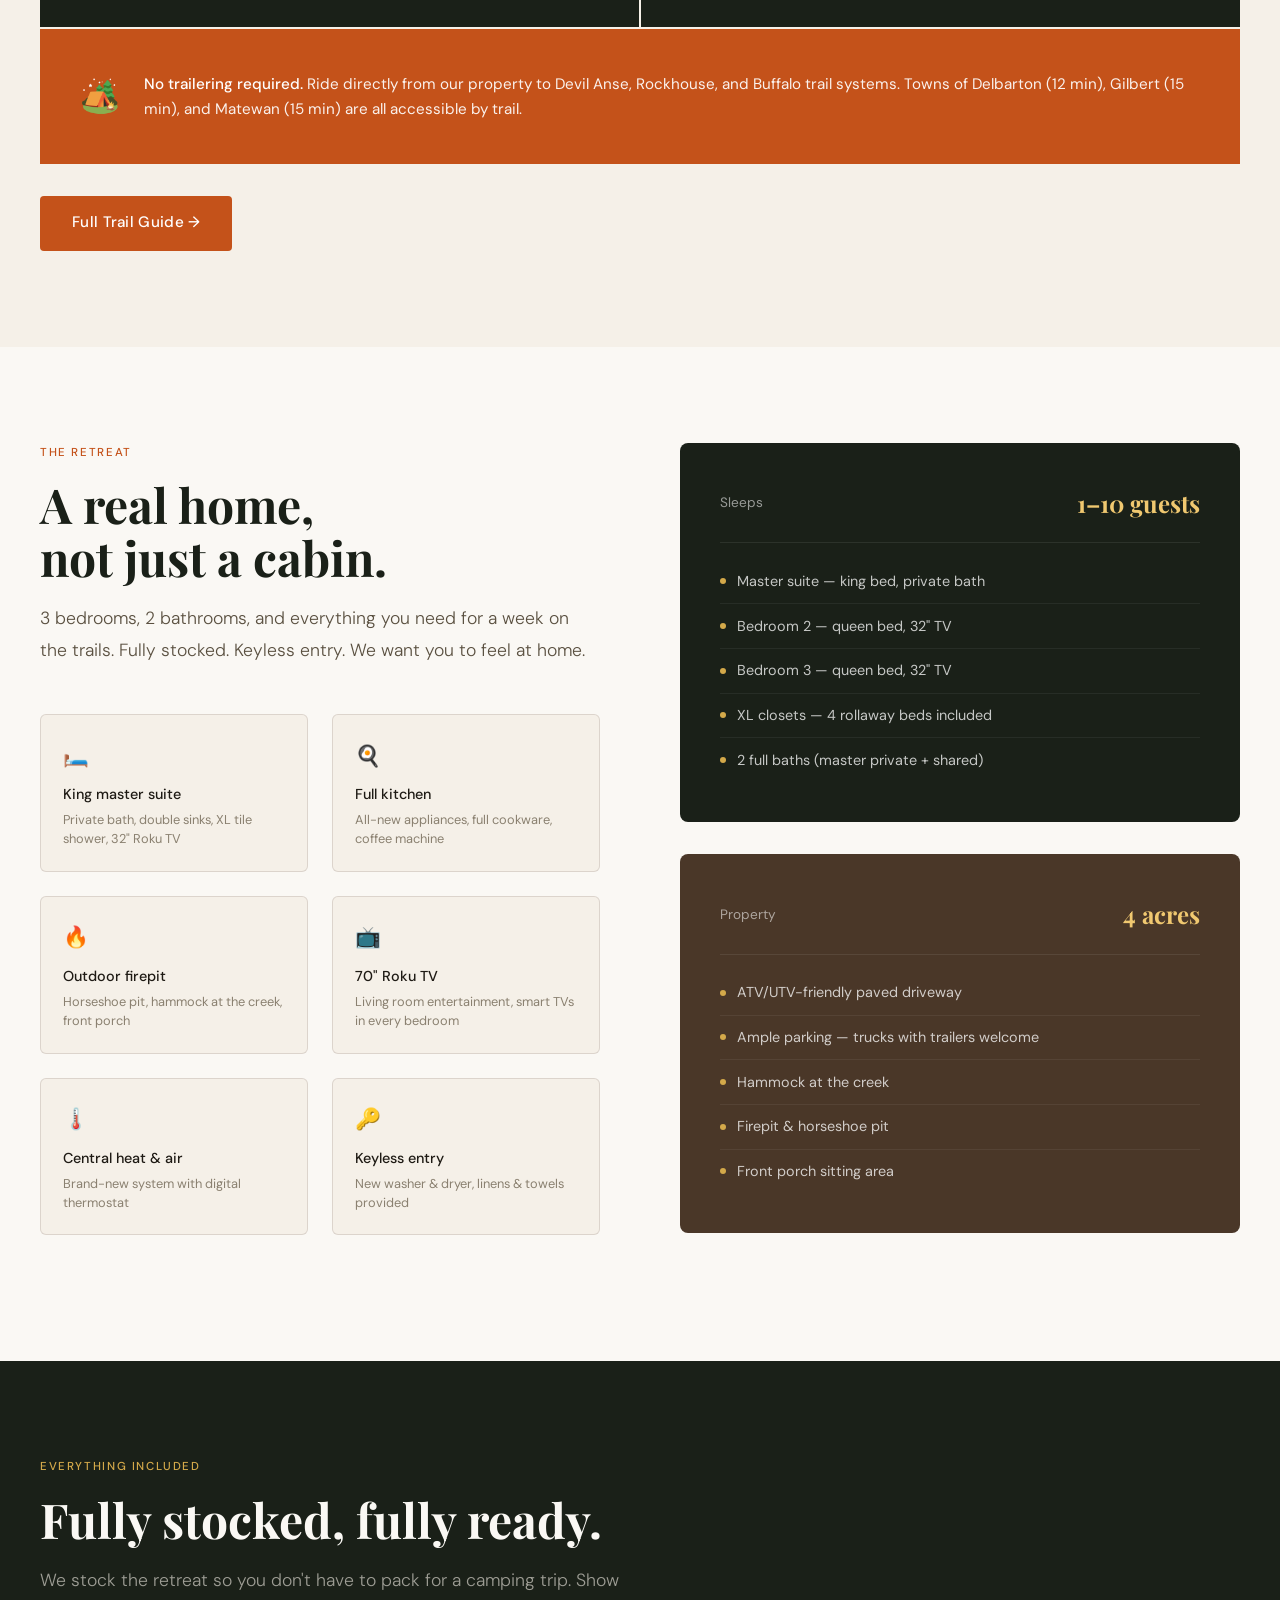
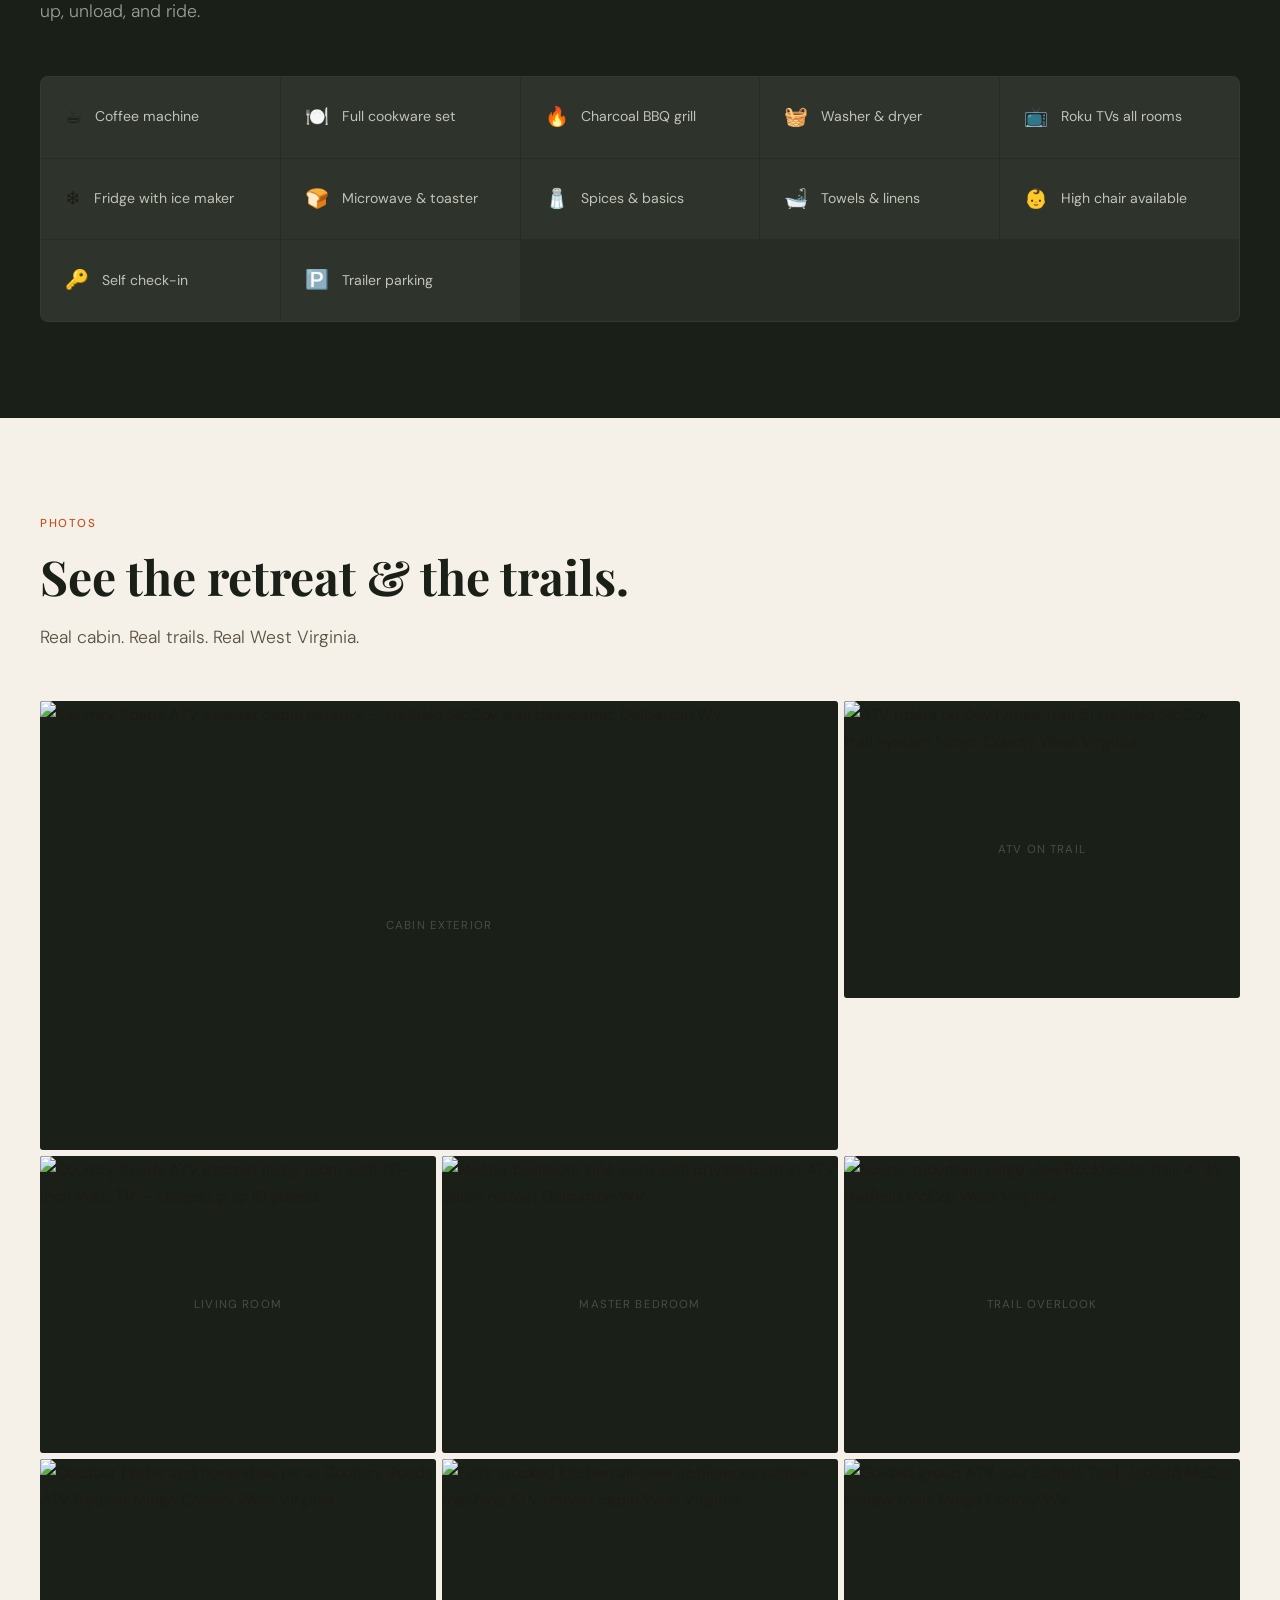
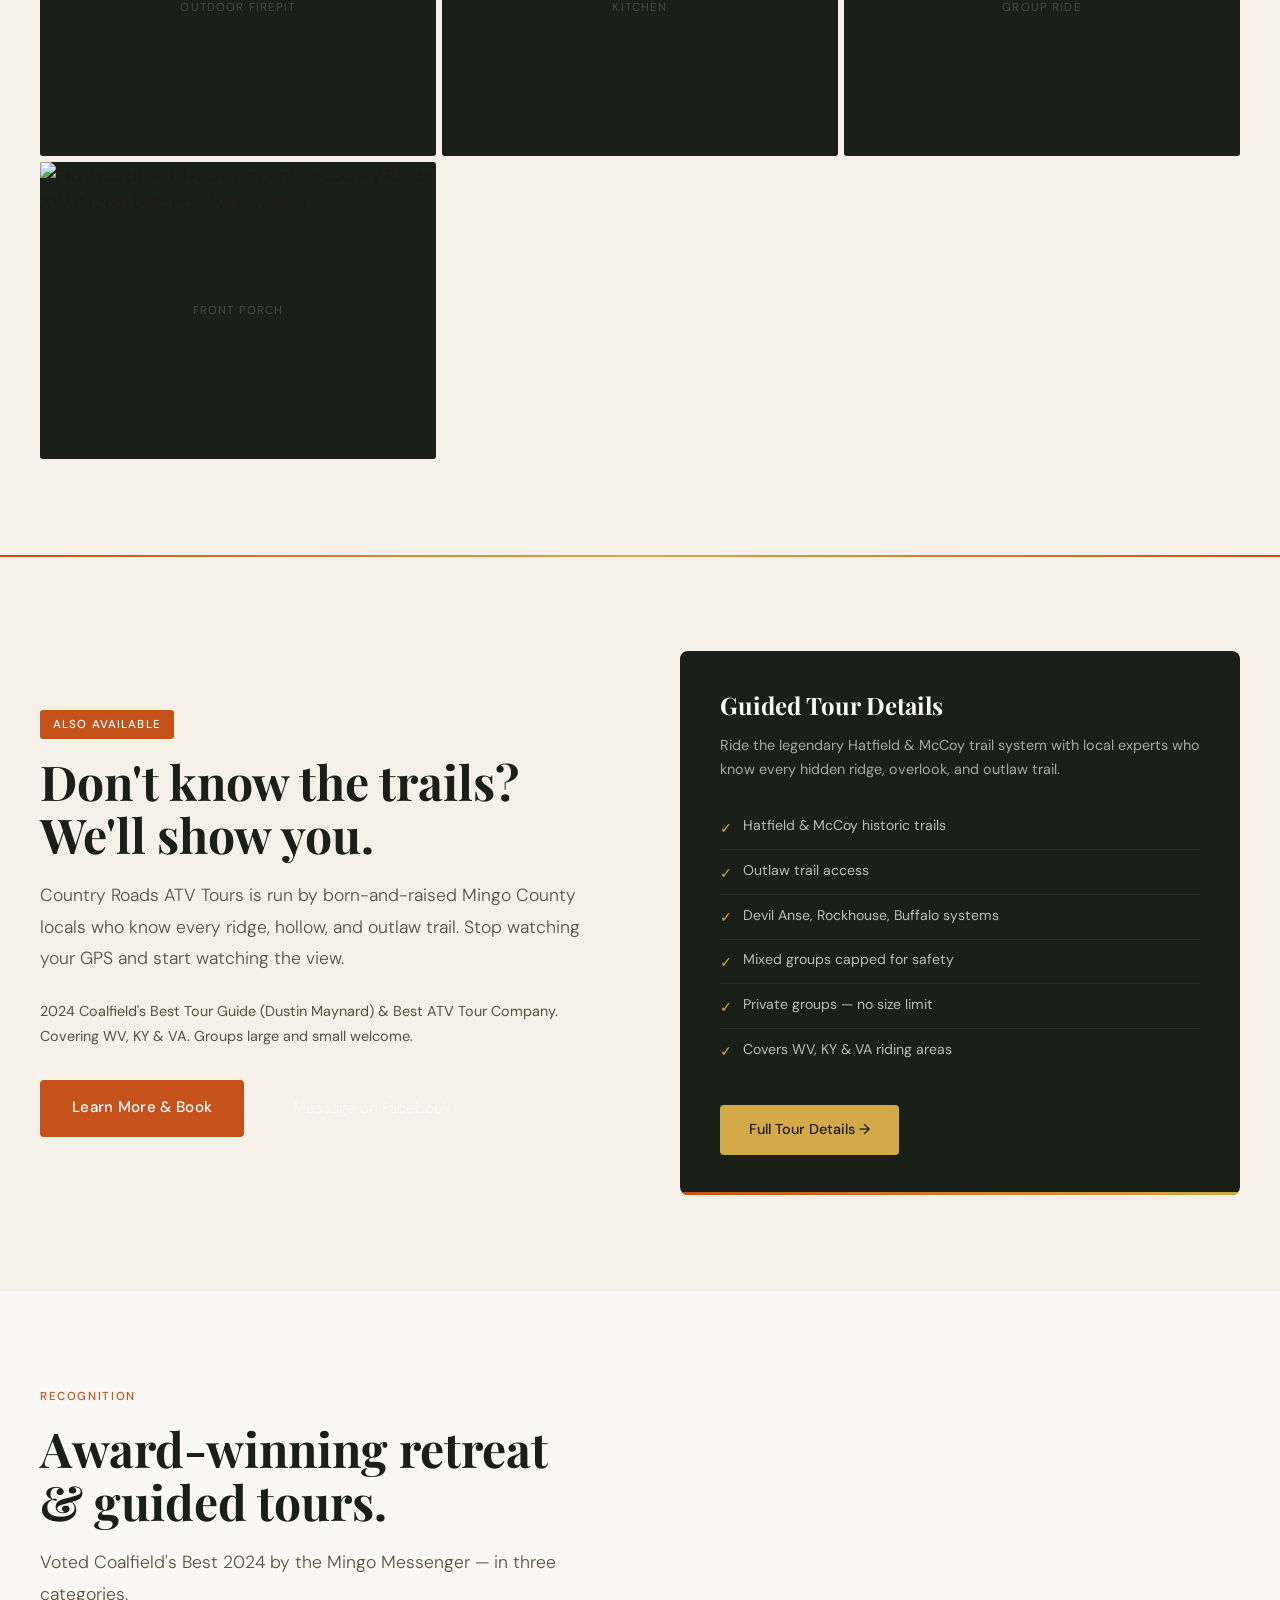
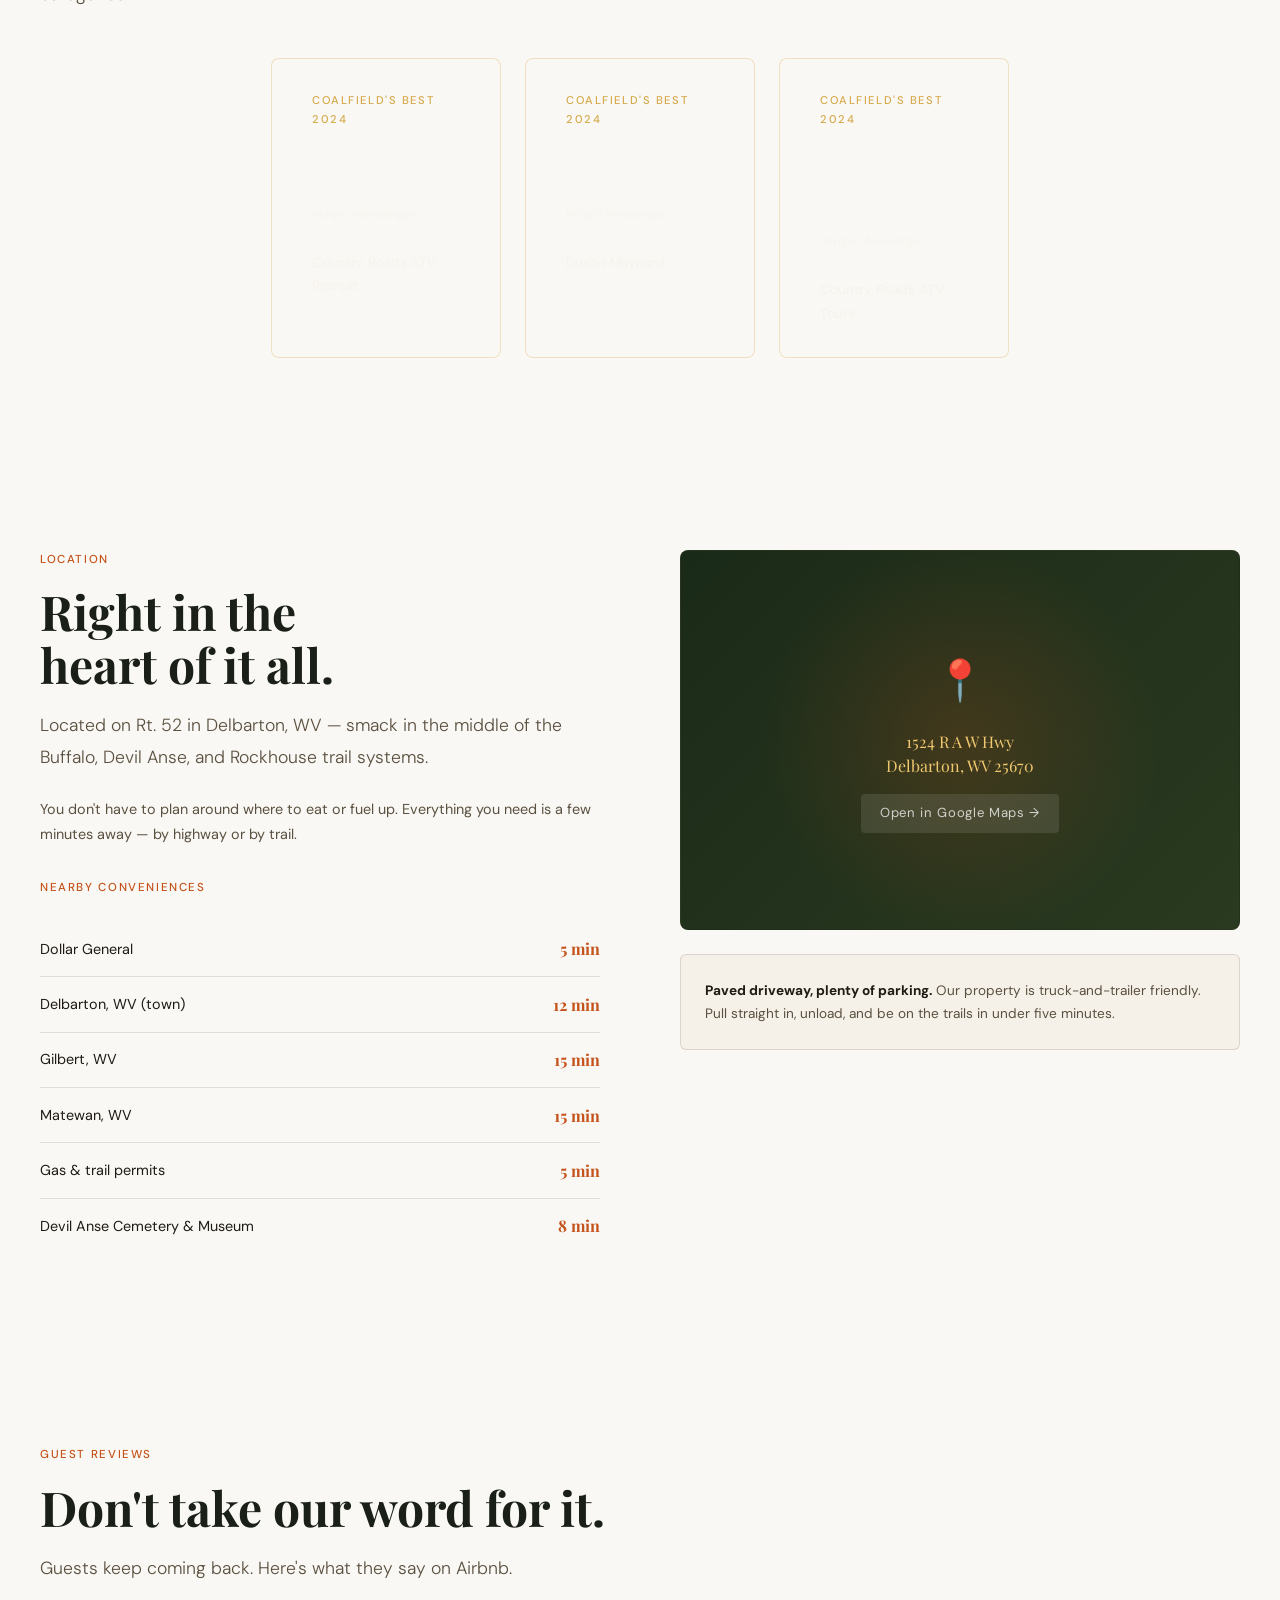
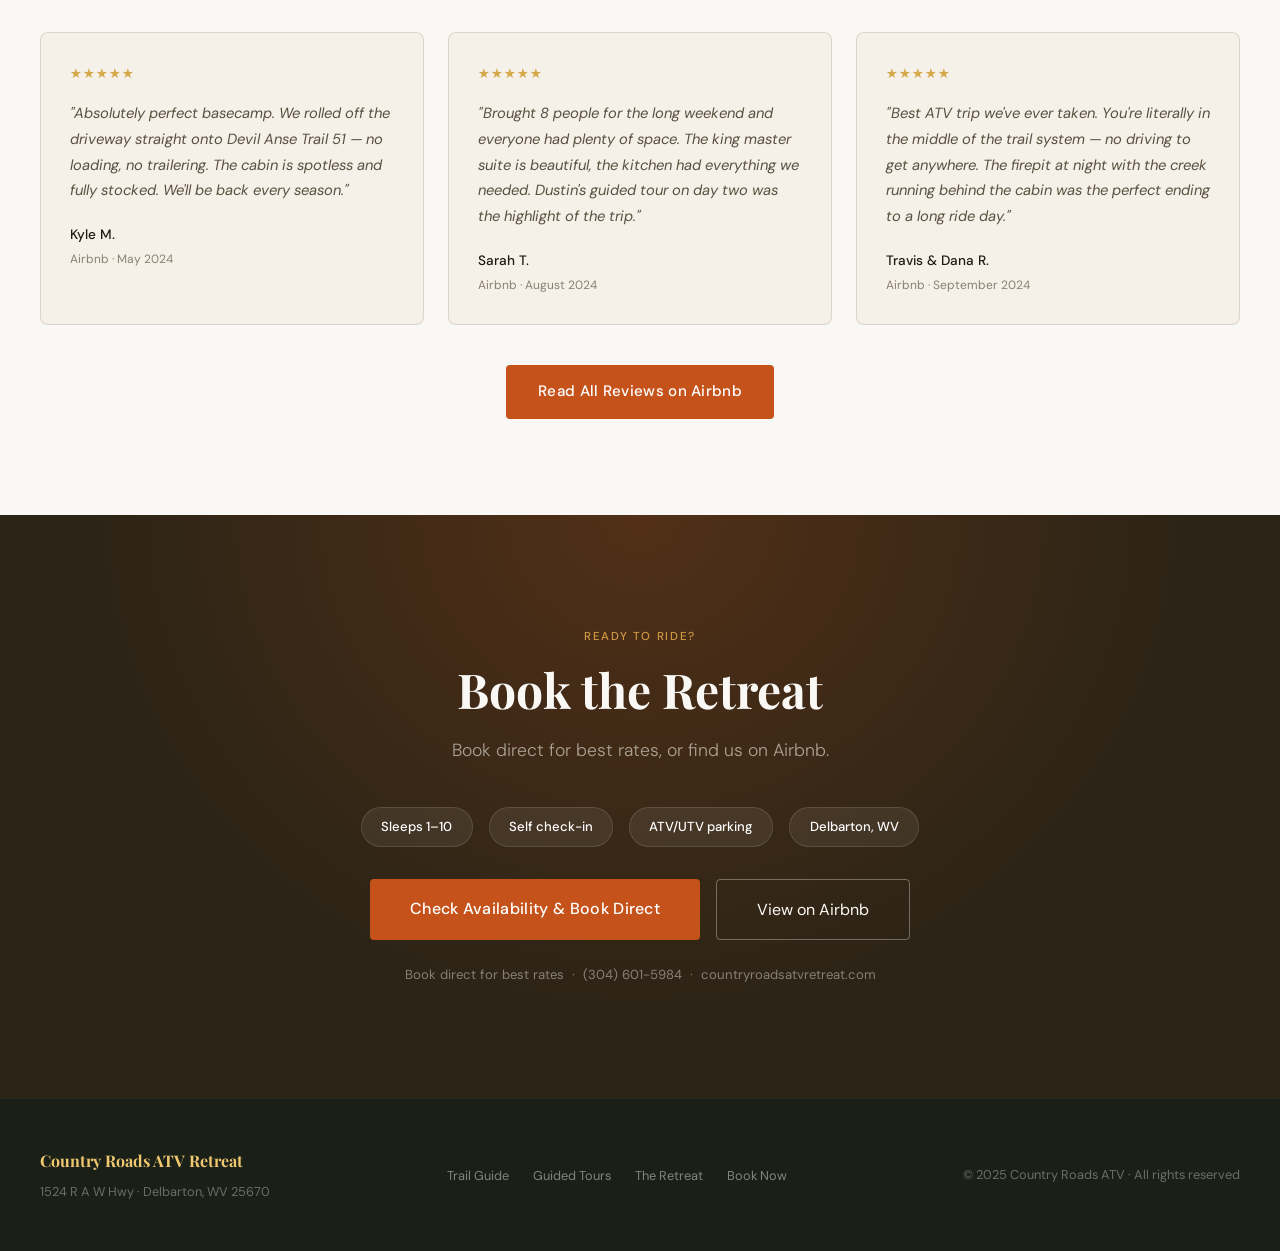
==== commit 07ee68aa: "Refactor to 3-page site with shared CSS and JS Split single index.html into three focused pages: - i" ====
--- a/index.html
+++ b/index.html
@@ -10,6 +10,7 @@
 <meta name="keywords" content="ATV retreat West Virginia, Hatfield McCoy trails cabin, ATV vacation rental Delbarton WV, Mingo County ATV rental, Devil Anse trail cabin, ATV basecamp West Virginia">
 <link rel="preconnect" href="https://fonts.googleapis.com">
 <link href="https://fonts.googleapis.com/css2?family=Playfair+Display:wght@400;700;900&family=DM+Sans:wght@300;400;500&display=swap" rel="stylesheet">
+<link rel="stylesheet" href="style.css">
 
 <script type="application/ld+json">
 {
@@ -27,16 +28,9 @@
     "postalCode": "25670",
     "addressCountry": "US"
   },
-  "geo": {
-    "@type": "GeoCoordinates",
-    "latitude": 37.7128,
-    "longitude": -82.1786
-  },
+  "geo": { "@type": "GeoCoordinates", "latitude": 37.7128, "longitude": -82.1786 },
   "numberOfRooms": 3,
-  "occupancy": {
-    "@type": "QuantitativeValue",
-    "maxValue": 10
-  },
+  "occupancy": { "@type": "QuantitativeValue", "maxValue": 10 },
   "amenityFeature": [
     { "@type": "LocationFeatureSpecification", "name": "Coffee Machine", "value": true },
     { "@type": "LocationFeatureSpecification", "name": "Full Kitchen with Cookware", "value": true },
@@ -61,807 +55,18 @@
   ]
 }
 </script>
-
-<style>
-  *, *::before, *::after { box-sizing: border-box; margin: 0; padding: 0; }
-
-  :root {
-    --forest:   #1a2018;
-    --bark:     #2c2416;
-    --earth:    #4a3728;
-    --rust:     #c4521a;
-    --rust-lt:  #e06930;
-    --gold:     #d4a94a;
-    --gold-lt:  #f0c870;
-    --cream:    #f5f0e8;
-    --warm-white: #faf8f4;
-    --muted:    #8a8070;
-    --text:     #1e1a14;
-    --text-sec: #5a5040;
-    --border:   rgba(74,55,40,0.15);
-    --serif: 'Playfair Display', Georgia, serif;
-    --sans:  'DM Sans', system-ui, sans-serif;
-  }
-
-  html { scroll-behavior: smooth; }
-
-  body {
-    font-family: var(--sans);
-    background: var(--warm-white);
-    color: var(--text);
-    font-size: 16px;
-    line-height: 1.7;
-    overflow-x: hidden;
-  }
-
-  /* ── NAV ── */
-  nav {
-    position: fixed; top: 0; left: 0; right: 0; z-index: 100;
-    display: flex; align-items: center; justify-content: space-between;
-    padding: 0 2.5rem;
-    height: 64px;
-    background: rgba(26,32,24,0.92);
-    backdrop-filter: blur(12px);
-    border-bottom: 1px solid rgba(255,255,255,0.06);
-    transition: all 0.3s;
-  }
-  .nav-brand {
-    font-family: var(--serif);
-    font-size: 1.1rem;
-    font-weight: 700;
-    color: var(--gold-lt);
-    letter-spacing: 0.01em;
-    text-decoration: none;
-    white-space: nowrap;
-  }
-  .nav-links {
-    display: flex; gap: 2rem; list-style: none;
-  }
-  .nav-links a {
-    color: rgba(255,255,255,0.75);
-    text-decoration: none;
-    font-size: 0.85rem;
-    font-weight: 500;
-    letter-spacing: 0.06em;
-    text-transform: uppercase;
-    transition: color 0.2s;
-  }
-  .nav-links a:hover { color: var(--gold-lt); }
-  .nav-cta {
-    background: var(--rust);
-    color: #fff !important;
-    padding: 0.45rem 1.2rem;
-    border-radius: 4px;
-    transition: background 0.2s !important;
-  }
-  .nav-cta:hover { background: var(--rust-lt) !important; color: #fff !important; }
-
-  /* ── HERO ── */
-  .hero {
-    position: relative;
-    min-height: 100vh;
-    display: flex; align-items: flex-end;
-    padding-bottom: 8rem;
-    background: var(--forest);
-    overflow: hidden;
-  }
-  .hero-bg {
-    position: absolute; inset: 0;
-    background:
-      radial-gradient(ellipse at 60% 30%, rgba(196,82,26,0.18) 0%, transparent 60%),
-      radial-gradient(ellipse at 20% 80%, rgba(26,32,24,0.95) 0%, transparent 70%),
-      linear-gradient(160deg, #0d1210 0%, #1a2a18 40%, #2a3820 100%);
-  }
-  /* Decorative tree silhouette shapes */
-  .hero-bg::after {
-    content: '';
-    position: absolute; bottom: 0; left: 0; right: 0; height: 45%;
-    background: linear-gradient(to top, rgba(13,18,16,0.9) 0%, transparent 100%);
-  }
-  .hero-texture {
-    position: absolute; inset: 0; opacity: 0.035;
-    background-image:
-      repeating-linear-gradient(0deg, transparent, transparent 2px, rgba(255,255,255,1) 2px, rgba(255,255,255,1) 3px),
-      repeating-linear-gradient(90deg, transparent, transparent 4px, rgba(255,255,255,0.5) 4px, rgba(255,255,255,0.5) 5px);
-  }
-  /* Mountain ridge decorative element */
-  .hero-ridge {
-    position: absolute; bottom: 0; left: 0; right: 0;
-    height: 200px;
-    overflow: hidden;
-  }
-  .hero-ridge svg { width: 100%; height: 100%; }
-
-  .hero-content {
-    position: relative; z-index: 2;
-    max-width: 1200px; margin: 0 auto; padding: 0 2.5rem;
-    width: 100%;
-  }
-  .hero-eyebrow {
-    display: inline-flex; align-items: center; gap: 0.6rem;
-    font-size: 0.75rem; font-weight: 500; letter-spacing: 0.12em;
-    text-transform: uppercase; color: var(--gold);
-    margin-bottom: 1.5rem;
-  }
-  .hero-eyebrow::before {
-    content: '';
-    display: block; width: 32px; height: 1px;
-    background: var(--gold);
-  }
-  h1 {
-    font-family: var(--serif);
-    font-size: clamp(2.8rem, 7vw, 5.5rem);
-    font-weight: 900;
-    line-height: 1.02;
-    color: var(--warm-white);
-    max-width: 800px;
-    margin-bottom: 1.5rem;
-  }
-  h1 em {
-    font-style: italic;
-    color: var(--gold-lt);
-  }
-  .hero-desc {
-    color: rgba(245,240,232,0.72);
-    font-size: 1.1rem;
-    max-width: 520px;
-    margin-bottom: 2.5rem;
-    font-weight: 300;
-    line-height: 1.75;
-  }
-  .hero-actions {
-    display: flex; gap: 1rem; flex-wrap: wrap;
-    align-items: center;
-  }
-  .btn-primary {
-    background: var(--rust);
-    color: #fff;
-    padding: 0.9rem 2rem;
-    border-radius: 4px;
-    text-decoration: none;
-    font-weight: 500;
-    font-size: 0.95rem;
-    letter-spacing: 0.02em;
-    transition: background 0.2s, transform 0.15s;
-    display: inline-block;
-  }
-  .btn-primary:hover { background: var(--rust-lt); transform: translateY(-1px); }
-  .btn-outline {
-    border: 1px solid rgba(245,240,232,0.35);
-    color: var(--warm-white);
-    padding: 0.9rem 2rem;
-    border-radius: 4px;
-    text-decoration: none;
-    font-weight: 400;
-    font-size: 0.95rem;
-    transition: border-color 0.2s, background 0.2s;
-    display: inline-block;
-  }
-  .btn-outline:hover { border-color: rgba(245,240,232,0.7); background: rgba(245,240,232,0.05); }
-
-  /* Hero stats strip */
-  .hero-stats {
-    position: absolute; bottom: 0; right: 0; left: 0; z-index: 3;
-    background: rgba(13,18,16,0.85);
-    backdrop-filter: blur(8px);
-    border-top: 1px solid rgba(212,169,74,0.2);
-  }
-  .stats-inner {
-    max-width: 1200px; margin: 0 auto;
-    display: grid; grid-template-columns: repeat(4, 1fr);
-    padding: 0 2.5rem;
-  }
-  .stat-item {
-    padding: 1.4rem 1.5rem 1.4rem 0;
-    border-right: 1px solid rgba(255,255,255,0.07);
-  }
-  .stat-item:last-child { border-right: none; padding-left: 1.5rem; }
-  .stat-item:first-child { padding-left: 0; }
-  .stat-num {
-    font-family: var(--serif);
-    font-size: 1.9rem;
-    font-weight: 700;
-    color: var(--gold-lt);
-    line-height: 1;
-    margin-bottom: 0.25rem;
-  }
-  .stat-label {
-    font-size: 0.75rem;
-    color: rgba(255,255,255,0.5);
-    letter-spacing: 0.05em;
-    text-transform: uppercase;
-  }
-
-  /* ── SECTION SHARED ── */
-  section { padding: 6rem 2.5rem; }
-  .inner { max-width: 1200px; margin: 0 auto; }
-  .section-tag {
-    font-size: 0.72rem; font-weight: 500; letter-spacing: 0.14em;
-    text-transform: uppercase; color: var(--rust);
-    margin-bottom: 1rem; display: block;
-  }
-  h2 {
-    font-family: var(--serif);
-    font-size: clamp(2rem, 4vw, 3rem);
-    font-weight: 700;
-    line-height: 1.1;
-    color: var(--forest);
-    margin-bottom: 1.2rem;
-  }
-  .lead {
-    font-size: 1.1rem;
-    color: var(--text-sec);
-    max-width: 600px;
-    line-height: 1.8;
-    margin-bottom: 3rem;
-    font-weight: 300;
-  }
-
-  /* ── TRAILS SECTION ── */
-  #trails { background: var(--cream); }
-  .trails-grid {
-    display: grid;
-    grid-template-columns: 1fr 1fr;
-    gap: 2px;
-  }
-  .trail-card {
-    background: var(--forest);
-    padding: 2.5rem;
-    position: relative;
-    overflow: hidden;
-    transition: background 0.25s;
-  }
-  .trail-card:hover { background: #243021; }
-  .trail-card::before {
-    content: '';
-    position: absolute; top: 0; left: 0; bottom: 0;
-    width: 3px;
-    background: var(--gold);
-    transform: scaleY(0);
-    transform-origin: bottom;
-    transition: transform 0.3s;
-  }
-  .trail-card:hover::before { transform: scaleY(1); }
-  .trail-distance {
-    font-family: var(--serif);
-    font-size: 2.8rem;
-    font-weight: 900;
-    color: var(--gold-lt);
-    line-height: 1;
-    margin-bottom: 0.5rem;
-  }
-  .trail-name {
-    font-size: 1rem;
-    font-weight: 500;
-    color: var(--warm-white);
-    margin-bottom: 0.4rem;
-  }
-  .trail-detail {
-    font-size: 0.85rem;
-    color: rgba(245,240,232,0.5);
-  }
-  .trails-note {
-    background: var(--rust);
-    padding: 2.5rem;
-    display: flex; align-items: center; gap: 1.5rem;
-    grid-column: 1 / -1;
-  }
-  .trails-note-icon {
-    font-size: 2rem; flex-shrink: 0;
-  }
-  .trails-note-text {
-    color: rgba(255,255,255,0.92);
-    font-size: 0.95rem;
-    font-weight: 400;
-    line-height: 1.6;
-  }
-  .trails-note-text strong { color: #fff; font-weight: 500; }
-
-  /* ── RETREAT SECTION ── */
-  #retreat { background: var(--warm-white); }
-  .retreat-layout {
-    display: grid;
-    grid-template-columns: 1fr 1fr;
-    gap: 5rem;
-    align-items: start;
-  }
-  .retreat-features {
-    display: grid;
-    grid-template-columns: 1fr 1fr;
-    gap: 1.5rem;
-    margin-top: 2rem;
-  }
-  .feature-item {
-    padding: 1.4rem;
-    background: var(--cream);
-    border-radius: 6px;
-    border: 1px solid var(--border);
-  }
-  .feature-icon {
-    font-size: 1.3rem;
-    margin-bottom: 0.6rem;
-    display: block;
-  }
-  .feature-name {
-    font-size: 0.9rem;
-    font-weight: 500;
-    color: var(--text);
-    margin-bottom: 0.2rem;
-  }
-  .feature-desc {
-    font-size: 0.8rem;
-    color: var(--muted);
-    line-height: 1.5;
-  }
-  /* Capacity visual */
-  .capacity-block {
-    background: var(--forest);
-    border-radius: 8px;
-    padding: 2.5rem;
-    margin-bottom: 2rem;
-  }
-  .capacity-row {
-    display: flex; align-items: center; justify-content: space-between;
-    margin-bottom: 1.2rem;
-  }
-  .capacity-label { color: rgba(255,255,255,0.55); font-size: 0.85rem; }
-  .capacity-val {
-    font-family: var(--serif);
-    font-size: 1.5rem;
-    font-weight: 700;
-    color: var(--gold-lt);
-  }
-  .capacity-divider {
-    height: 1px;
-    background: rgba(255,255,255,0.08);
-    margin: 1rem 0;
-  }
-  .bedroom-list { list-style: none; margin-top: 1rem; }
-  .bedroom-list li {
-    display: flex; align-items: center; gap: 0.7rem;
-    padding: 0.6rem 0;
-    border-bottom: 1px solid rgba(255,255,255,0.06);
-    font-size: 0.9rem;
-    color: rgba(255,255,255,0.75);
-  }
-  .bedroom-list li::before {
-    content: '';
-    width: 6px; height: 6px;
-    border-radius: 50%;
-    background: var(--gold);
-    flex-shrink: 0;
-  }
-  .bedroom-list li:last-child { border-bottom: none; }
-
-  /* ── AMENITIES ── */
-  #amenities { background: var(--forest); padding: 6rem 2.5rem; }
-  #amenities h2 { color: var(--warm-white); }
-  #amenities .lead { color: rgba(245,240,232,0.6); }
-  .amenities-grid {
-    display: grid;
-    grid-template-columns: repeat(auto-fill, minmax(200px, 1fr));
-    gap: 1px;
-    background: rgba(255,255,255,0.06);
-    border: 1px solid rgba(255,255,255,0.06);
-    border-radius: 8px;
-    overflow: hidden;
-  }
-  .amenity-item {
-    background: rgba(255,255,255,0.03);
-    padding: 1.5rem;
-    display: flex; align-items: center; gap: 0.8rem;
-    transition: background 0.2s;
-  }
-  .amenity-item:hover { background: rgba(255,255,255,0.07); }
-  .amenity-icon { font-size: 1.2rem; flex-shrink: 0; }
-  .amenity-label { font-size: 0.88rem; color: rgba(245,240,232,0.75); font-weight: 400; }
-
-  /* ── TOURS SECTION ── */
-  #tours { background: var(--cream); position: relative; overflow: hidden; }
-  #tours::before {
-    content: '';
-    position: absolute; top: -2px; left: 0; right: 0; height: 4px;
-    background: linear-gradient(90deg, var(--rust), var(--gold), var(--rust));
-  }
-  .tours-layout {
-    display: grid;
-    grid-template-columns: 1fr 1fr;
-    gap: 5rem;
-    align-items: center;
-  }
-  .tours-badge {
-    display: inline-block;
-    background: var(--rust);
-    color: #fff;
-    font-size: 0.72rem;
-    font-weight: 500;
-    letter-spacing: 0.1em;
-    text-transform: uppercase;
-    padding: 0.3rem 0.8rem;
-    border-radius: 3px;
-    margin-bottom: 1rem;
-  }
-  .tours-card {
-    background: var(--forest);
-    border-radius: 8px;
-    padding: 2.5rem;
-    position: relative;
-    overflow: hidden;
-  }
-  .tours-card::after {
-    content: '';
-    position: absolute; bottom: 0; left: 0; right: 0; height: 3px;
-    background: linear-gradient(90deg, var(--rust), var(--gold));
-  }
-  .tours-card h3 {
-    font-family: var(--serif);
-    font-size: 1.5rem;
-    font-weight: 700;
-    color: var(--warm-white);
-    margin-bottom: 0.8rem;
-  }
-  .tours-card p {
-    color: rgba(245,240,232,0.65);
-    font-size: 0.9rem;
-    line-height: 1.7;
-    margin-bottom: 1.5rem;
-  }
-  .tours-feature-list { list-style: none; margin-bottom: 2rem; }
-  .tours-feature-list li {
-    display: flex; align-items: flex-start; gap: 0.7rem;
-    padding: 0.55rem 0;
-    border-bottom: 1px solid rgba(255,255,255,0.06);
-    font-size: 0.88rem;
-    color: rgba(245,240,232,0.75);
-  }
-  .tours-feature-list li:last-child { border-bottom: none; }
-  .check { color: var(--gold); font-size: 0.9rem; flex-shrink: 0; margin-top: 0.1rem; }
-  .btn-gold {
-    display: inline-block;
-    background: var(--gold);
-    color: var(--forest);
-    padding: 0.8rem 1.8rem;
-    border-radius: 4px;
-    text-decoration: none;
-    font-weight: 500;
-    font-size: 0.9rem;
-    transition: background 0.2s;
-  }
-  .btn-gold:hover { background: var(--gold-lt); }
-
-  /* Coverage area */
-  .coverage-area {
-    margin-top: 1.5rem;
-    padding: 1.4rem;
-    background: rgba(255,255,255,0.04);
-    border: 1px solid rgba(255,255,255,0.07);
-    border-radius: 6px;
-  }
-  .coverage-label {
-    font-size: 0.72rem;
-    letter-spacing: 0.1em;
-    text-transform: uppercase;
-    color: var(--gold);
-    margin-bottom: 0.6rem;
-  }
-  .coverage-tags {
-    display: flex; flex-wrap: wrap; gap: 0.4rem;
-  }
-  .coverage-tag {
-    font-size: 0.78rem;
-    color: rgba(245,240,232,0.55);
-    background: rgba(255,255,255,0.05);
-    padding: 0.25rem 0.7rem;
-    border-radius: 3px;
-    border: 1px solid rgba(255,255,255,0.07);
-  }
-
-  /* ── LOCATION ── */
-  #location { background: var(--warm-white); }
-  .location-layout {
-    display: grid;
-    grid-template-columns: 1fr 1fr;
-    gap: 5rem;
-    align-items: start;
-  }
-  .location-map-placeholder {
-    background: linear-gradient(135deg, #1a2a18, #2a3a20);
-    border-radius: 8px;
-    height: 380px;
-    display: flex; align-items: center; justify-content: center;
-    flex-direction: column;
-    gap: 1rem;
-    border: 1px solid var(--border);
-    position: relative;
-    overflow: hidden;
-  }
-  .location-map-placeholder::before {
-    content: '';
-    position: absolute; inset: 0;
-    background:
-      radial-gradient(circle at 50% 50%, rgba(196,82,26,0.2) 0%, transparent 60%);
-  }
-  .map-pin {
-    font-size: 2.5rem;
-    position: relative; z-index: 1;
-  }
-  .map-address {
-    font-family: var(--serif);
-    font-size: 1rem;
-    color: var(--gold-lt);
-    text-align: center;
-    position: relative; z-index: 1;
-    line-height: 1.5;
-  }
-  .map-link {
-    background: rgba(255,255,255,0.1);
-    color: rgba(255,255,255,0.75);
-    padding: 0.5rem 1.2rem;
-    border-radius: 4px;
-    text-decoration: none;
-    font-size: 0.82rem;
-    letter-spacing: 0.05em;
-    position: relative; z-index: 1;
-    transition: background 0.2s;
-  }
-  .map-link:hover { background: rgba(255,255,255,0.18); }
-  .nearby-list { list-style: none; margin-top: 1.5rem; }
-  .nearby-item {
-    display: flex; justify-content: space-between; align-items: center;
-    padding: 0.85rem 0;
-    border-bottom: 1px solid var(--border);
-  }
-  .nearby-item:last-child { border-bottom: none; }
-  .nearby-name { font-size: 0.9rem; color: var(--text); font-weight: 400; }
-  .nearby-dist {
-    font-family: var(--serif);
-    font-size: 1rem;
-    font-weight: 700;
-    color: var(--rust);
-  }
-
-  /* ── BOOK ── */
-  #book {
-    background: var(--bark);
-    padding: 7rem 2.5rem;
-    text-align: center;
-    position: relative;
-    overflow: hidden;
-  }
-  #book::before {
-    content: '';
-    position: absolute; inset: 0;
-    background: radial-gradient(ellipse at 50% 0%, rgba(196,82,26,0.25) 0%, transparent 60%);
-  }
-  #book h2 { color: var(--warm-white); position: relative; }
-  #book .lead { color: rgba(245,240,232,0.6); margin: 0 auto 2.5rem; position: relative; }
-  .book-options {
-    display: flex; justify-content: center; gap: 1rem; flex-wrap: wrap;
-    position: relative;
-    margin-bottom: 2rem;
-  }
-  .book-pill {
-    background: rgba(255,255,255,0.07);
-    border: 1px solid rgba(255,255,255,0.12);
-    color: rgba(255,255,255,0.7);
-    padding: 0.5rem 1.2rem;
-    border-radius: 100px;
-    font-size: 0.82rem;
-    display: flex; align-items: center; gap: 0.5rem;
-  }
-  .book-pill strong { color: #fff; font-weight: 500; }
-
-  /* ── FOOTER ── */
-  footer {
-    background: var(--forest);
-    padding: 3rem 2.5rem;
-    border-top: 1px solid rgba(255,255,255,0.06);
-  }
-  .footer-inner {
-    max-width: 1200px; margin: 0 auto;
-    display: flex; justify-content: space-between; align-items: center; flex-wrap: wrap; gap: 1.5rem;
-  }
-  .footer-brand {
-    font-family: var(--serif);
-    font-size: 1rem;
-    color: var(--gold-lt);
-    font-weight: 700;
-  }
-  .footer-meta {
-    font-size: 0.8rem;
-    color: rgba(255,255,255,0.35);
-  }
-  .footer-links {
-    display: flex; gap: 1.5rem; list-style: none;
-  }
-  .footer-links a {
-    font-size: 0.8rem;
-    color: rgba(255,255,255,0.45);
-    text-decoration: none;
-    transition: color 0.2s;
-  }
-  .footer-links a:hover { color: var(--gold-lt); }
-
-  /* ── SCROLL ANIMATION ── */
-  .reveal {
-    opacity: 0;
-    transform: translateY(28px);
-    transition: opacity 0.7s ease, transform 0.7s ease;
-  }
-  .reveal.visible {
-    opacity: 1;
-    transform: none;
-  }
-  .reveal-delay-1 { transition-delay: 0.1s; }
-  .reveal-delay-2 { transition-delay: 0.2s; }
-  .reveal-delay-3 { transition-delay: 0.3s; }
-
-  /* ── RESPONSIVE ── */
-  @media (max-width: 900px) {
-    nav { padding: 0 1.5rem; }
-    .nav-links { display: none; }
-    section { padding: 4rem 1.5rem; }
-    .stats-inner { grid-template-columns: repeat(2, 1fr); }
-    .stat-item { border-right: none; border-bottom: 1px solid rgba(255,255,255,0.07); }
-    .trails-grid { grid-template-columns: 1fr; }
-    .retreat-layout, .tours-layout, .location-layout { grid-template-columns: 1fr; gap: 2.5rem; }
-    .retreat-features { grid-template-columns: 1fr 1fr; }
-    h1 { font-size: 2.8rem; }
-    .hero { padding-bottom: 12rem; }
-  }
-  @media (max-width: 580px) {
-    .hero-stats { display: none; }
-    .hero { padding-bottom: 4rem; }
-    .retreat-features { grid-template-columns: 1fr; }
-    .stats-inner { grid-template-columns: 1fr 1fr; }
-  }
-
-  /* ── HAMBURGER ── */
-  .nav-toggle {
-    display: none;
-    flex-direction: column; justify-content: center; gap: 5px;
-    width: 36px; height: 36px;
-    background: none; border: none; cursor: pointer; padding: 4px;
-    flex-shrink: 0;
-  }
-  .nav-toggle span {
-    display: block; width: 22px; height: 2px;
-    background: rgba(255,255,255,0.75);
-    transition: transform 0.25s, opacity 0.25s;
-    border-radius: 1px;
-  }
-  .nav-toggle.open span:nth-child(1) { transform: translateY(7px) rotate(45deg); }
-  .nav-toggle.open span:nth-child(2) { opacity: 0; transform: scaleX(0); }
-  .nav-toggle.open span:nth-child(3) { transform: translateY(-7px) rotate(-45deg); }
-
-  .nav-mobile {
-    display: none;
-    position: fixed; top: 64px; left: 0; right: 0;
-    background: rgba(22,28,20,0.98);
-    backdrop-filter: blur(16px);
-    border-bottom: 1px solid rgba(255,255,255,0.07);
-    padding: 0.5rem 1.5rem 1.5rem;
-    z-index: 99;
-    flex-direction: column;
-  }
-  .nav-mobile.open { display: flex; }
-  .nav-mobile a {
-    color: rgba(255,255,255,0.75);
-    text-decoration: none;
-    font-size: 0.95rem;
-    font-weight: 500;
-    padding: 0.9rem 0;
-    border-bottom: 1px solid rgba(255,255,255,0.06);
-    letter-spacing: 0.04em;
-    transition: color 0.2s;
-  }
-  .nav-mobile a:hover { color: var(--gold-lt); }
-  .nav-mobile .mob-cta {
-    margin-top: 1rem;
-    text-align: center;
-    background: var(--rust);
-    padding: 0.85rem 1.5rem;
-    border-radius: 4px;
-    border-bottom: none !important;
-    color: #fff !important;
-    font-weight: 500;
-  }
-  .nav-mobile .mob-cta:hover { background: var(--rust-lt) !important; }
-  @media (max-width: 900px) { .nav-toggle { display: flex; } }
-
-  /* ── GALLERY ── */
-  #gallery { background: var(--cream); }
-  .gallery-grid {
-    display: grid;
-    grid-template-columns: repeat(3, 1fr);
-    gap: 6px;
-  }
-  .gallery-item {
-    overflow: hidden; border-radius: 3px;
-    background: #1a2018;
-    aspect-ratio: 4/3; position: relative;
-  }
-  .gallery-item--wide { grid-column: span 2; aspect-ratio: 16/9; }
-  .gallery-item img {
-    width: 100%; height: 100%;
-    object-fit: cover; display: block;
-    transition: transform 0.4s;
-  }
-  .gallery-item:hover img { transform: scale(1.04); }
-  /* Placeholder shown when photo not yet loaded */
-  .gallery-item::after {
-    content: attr(data-label);
-    position: absolute; inset: 0;
-    display: flex; align-items: center; justify-content: center;
-    font-size: 0.72rem; letter-spacing: 0.1em; text-transform: uppercase;
-    color: rgba(255,255,255,0.2);
-    pointer-events: none;
-  }
-  @media (max-width: 700px) {
-    .gallery-grid { grid-template-columns: 1fr 1fr; }
-    .gallery-item--wide { grid-column: span 2; aspect-ratio: 16/9; }
-  }
-
-  /* ── AWARDS ── */
-  #awards { background: var(--bark); padding: 5rem 2.5rem; text-align: center; }
-  #awards .section-tag { color: var(--gold); display: flex; justify-content: center; }
-  #awards h2 { color: var(--warm-white); }
-  #awards .lead { color: rgba(245,240,232,0.55); margin: 0 auto 3rem; }
-  .awards-grid {
-    display: flex; justify-content: center; flex-wrap: wrap; gap: 1.5rem;
-  }
-  .award-card {
-    background: rgba(255,255,255,0.04);
-    border: 1px solid rgba(212,169,74,0.3);
-    border-radius: 8px; padding: 2rem 2.5rem; width: 230px;
-    transition: background 0.25s, border-color 0.25s;
-  }
-  .award-card:hover { background: rgba(212,169,74,0.08); border-color: rgba(212,169,74,0.6); }
-  .award-year {
-    font-size: 0.7rem; font-weight: 500; letter-spacing: 0.14em;
-    text-transform: uppercase; color: var(--gold); margin-bottom: 0.8rem;
-  }
-  .award-badge {
-    font-family: var(--serif); font-size: 1.5rem; font-weight: 700;
-    color: var(--warm-white); line-height: 1.15; margin-bottom: 0.4rem;
-  }
-  .award-source { font-size: 0.75rem; color: rgba(245,240,232,0.4); letter-spacing: 0.04em; }
-  .award-name {
-    font-size: 0.85rem; color: rgba(245,240,232,0.65); margin-top: 0.8rem;
-    padding-top: 0.8rem; border-top: 1px solid rgba(255,255,255,0.07);
-  }
-
-  /* ── REVIEWS ── */
-  #reviews { background: var(--warm-white); }
-  .reviews-grid {
-    display: grid; grid-template-columns: repeat(3, 1fr); gap: 1.5rem;
-  }
-  .review-card {
-    background: var(--cream); border: 1px solid var(--border);
-    border-radius: 8px; padding: 1.8rem;
-  }
-  .review-stars { color: var(--gold); font-size: 0.85rem; letter-spacing: 0.06em; margin-bottom: 1rem; }
-  .review-text {
-    font-size: 0.92rem; line-height: 1.75;
-    color: var(--text-sec); margin-bottom: 1.2rem; font-style: italic;
-  }
-  .review-author { font-size: 0.85rem; font-weight: 500; color: var(--text); }
-  .review-source { font-size: 0.75rem; color: var(--muted); margin-top: 0.15rem; }
-  .reviews-cta { text-align: center; margin-top: 2.5rem; }
-  @media (max-width: 900px) { .reviews-grid { grid-template-columns: 1fr; } }
-</style>
 </head>
 <body>
 
 <!-- NAV -->
 <nav>
-  <a href="#" class="nav-brand">Country Roads ATV</a>
+  <a href="index.html" class="nav-brand">Country Roads ATV</a>
   <ul class="nav-links">
-    <li><a href="#trails">Trails</a></li>
+    <li><a href="trails.html">Trail Guide</a></li>
+    <li><a href="tours.html">Guided Tours</a></li>
     <li><a href="#retreat">The Retreat</a></li>
     <li><a href="#amenities">Amenities</a></li>
     <li><a href="#gallery">Photos</a></li>
-    <li><a href="#tours">Guided Tours</a></li>
     <li><a href="#reviews">Reviews</a></li>
     <li><a href="#location">Location</a></li>
     <li><a href="https://checkout.lodgify.com/becky--maynard/355655/reservation?currency=USD&adults=1" target="_blank" rel="noopener" class="nav-cta">Book Now</a></li>
@@ -872,11 +77,11 @@
 </nav>
 
 <div class="nav-mobile" id="navMobile">
-  <a href="#trails">Trails</a>
+  <a href="trails.html">Trail Guide</a>
+  <a href="tours.html">Guided Tours</a>
   <a href="#retreat">The Retreat</a>
   <a href="#amenities">Amenities</a>
   <a href="#gallery">Photos</a>
-  <a href="#tours">Guided Tours</a>
   <a href="#reviews">Reviews</a>
   <a href="#location">Location</a>
   <a href="https://checkout.lodgify.com/becky--maynard/355655/reservation?currency=USD&adults=1" target="_blank" rel="noopener" class="mob-cta">Book Now</a>
@@ -887,7 +92,6 @@
   <div class="hero-bg"></div>
   <div class="hero-texture"></div>
 
-  <!-- Decorative mountain ridge SVG -->
   <div class="hero-ridge">
     <svg viewBox="0 0 1440 200" preserveAspectRatio="none" fill="none" xmlns="http://www.w3.org/2000/svg">
       <path d="M0 200 L0 120 L80 90 L160 130 L240 80 L320 110 L400 60 L480 100 L560 70 L640 110 L720 55 L800 95 L880 65 L960 105 L1040 50 L1120 90 L1200 75 L1280 105 L1360 80 L1440 110 L1440 200 Z" fill="rgba(13,18,16,0.5)"/>
@@ -902,7 +106,7 @@
     <p class="hero-desc">Family-owned retreat nestled in the heart of West Virginia's legendary trail system. Minutes from the trails — no trailering needed.</p>
     <div class="hero-actions">
       <a href="https://checkout.lodgify.com/becky--maynard/355655/reservation?currency=USD&adults=1" target="_blank" rel="noopener" class="btn-primary">Check Availability</a>
-      <a href="#trails" class="btn-outline">See Trail Access</a>
+      <a href="trails.html" class="btn-outline">See the Trail Guide</a>
     </div>
   </div>
 
@@ -928,7 +132,7 @@
   </div>
 </section>
 
-<!-- TRAILS -->
+<!-- TRAILS TEASER -->
 <section id="trails">
   <div class="inner">
     <span class="section-tag reveal">Trail Access</span>
@@ -936,32 +140,35 @@
     <p class="lead reveal">Most ATV rentals make you trailer your machine 30+ minutes to the trailhead. We're right there — literally minutes from three major trail systems.</p>
 
     <div class="trails-grid">
-      <div class="trail-card reveal">
+      <a href="trails.html" class="trail-card reveal">
         <div class="trail-distance">3 min</div>
         <div class="trail-name">Devil Anse Trail 51 &amp; Trail 38</div>
         <div class="trail-detail">Closest access · Ride straight from the driveway</div>
-      </div>
-      <div class="trail-card reveal reveal-delay-1">
+      </a>
+      <a href="trails.html" class="trail-card reveal reveal-delay-1">
         <div class="trail-distance">8 min</div>
         <div class="trail-name">Rockhouse Trails 41 &amp; 42</div>
         <div class="trail-detail">Technical terrain · Scenic ridge views</div>
-      </div>
-      <div class="trail-card reveal reveal-delay-2">
+      </a>
+      <a href="trails.html" class="trail-card reveal reveal-delay-2">
         <div class="trail-distance">12 min</div>
         <div class="trail-name">Buffalo Trail 14</div>
         <div class="trail-detail">Wide open riding · Family-friendly sections</div>
-      </div>
-      <div class="trail-card reveal reveal-delay-3">
-        <div class="trail-distance">5 min</div>
-        <div class="trail-name">Trail Permits &amp; Gas</div>
-        <div class="trail-detail">Dollar General · Permit kiosks · Local fuel nearby</div>
-      </div>
+      </a>
+      <a href="trails.html" class="trail-card reveal reveal-delay-3">
+        <div class="trail-distance">700+</div>
+        <div class="trail-name">Miles of Marked Trail</div>
+        <div class="trail-detail">WV, KY &amp; VA · Permits available 5 min away</div>
+      </a>
       <div class="trails-note reveal">
         <div class="trails-note-icon">🏕️</div>
         <div class="trails-note-text">
-          <strong>No trailering required.</strong> You can ride directly from our highway-accessible property to Devil Anse, Rockhouse, and Buffalo trail systems. The towns of Delbarton (12 min), Gilbert (15 min), and Matewan (15 min) are all accessible by trail too.
-        </div>
-      </div>
+          <strong>No trailering required.</strong> Ride directly from our property to Devil Anse, Rockhouse, and Buffalo trail systems. Towns of Delbarton (12 min), Gilbert (15 min), and Matewan (15 min) are all accessible by trail.
+        </div>
+      </div>
+    </div>
+    <div class="trails-cta reveal">
+      <a href="trails.html" class="btn-primary">Full Trail Guide →</a>
     </div>
   </div>
 </section>
@@ -1106,16 +313,19 @@
   </div>
 </section>
 
-<!-- TOURS -->
+<!-- TOURS TEASER -->
 <section id="tours">
   <div class="inner">
     <div class="tours-layout">
       <div>
         <span class="tours-badge">Also available</span>
         <h2 class="reveal">Don't know the trails?<br>We'll show you.</h2>
-        <p class="lead reveal" style="margin-bottom: 1.5rem;">Country Roads ATV Tours is our guided riding service — run by born-and-raised Mingo County locals who know every ridge and hollow. Stop watching your GPS and start watching the view.</p>
-        <p style="font-size: 0.9rem; color: var(--text-sec); line-height: 1.7; margin-bottom: 1.5rem;">We cover the Delbarton, Gilbert, Matewan &amp; Williamson areas, with routes weaving through Logan, McDowell, Eastern Kentucky, and beyond. Groups large and small welcome.</p>
-        <a href="https://www.facebook.com/Countryroadsatvretreat/" target="_blank" rel="noopener" class="btn-primary">Book a Tour on Facebook</a>
+        <p class="lead reveal" style="margin-bottom: 1.5rem;">Country Roads ATV Tours is run by born-and-raised Mingo County locals who know every ridge, hollow, and outlaw trail. Stop watching your GPS and start watching the view.</p>
+        <p style="font-size: 0.9rem; color: var(--text-sec); line-height: 1.7; margin-bottom: 2rem;">2024 Coalfield's Best Tour Guide (Dustin Maynard) &amp; Best ATV Tour Company. Covering WV, KY &amp; VA. Groups large and small welcome.</p>
+        <div style="display: flex; gap: 1rem; flex-wrap: wrap;">
+          <a href="tours.html" class="btn-primary">Learn More &amp; Book</a>
+          <a href="https://www.facebook.com/Countryroadsatvretreat/" target="_blank" rel="noopener" class="btn-outline">Message on Facebook</a>
+        </div>
       </div>
 
       <div class="tours-card reveal">
@@ -1129,21 +339,7 @@
           <li><span class="check">✓</span> Private groups — no size limit</li>
           <li><span class="check">✓</span> Covers WV, KY &amp; VA riding areas</li>
         </ul>
-        <a href="https://www.facebook.com/Countryroadsatvretreat/" target="_blank" rel="noopener" class="btn-gold">Message Us on Facebook →</a>
-
-        <div class="coverage-area">
-          <div class="coverage-label">Areas covered</div>
-          <div class="coverage-tags">
-            <span class="coverage-tag">Delbarton</span>
-            <span class="coverage-tag">Gilbert</span>
-            <span class="coverage-tag">Matewan</span>
-            <span class="coverage-tag">Williamson</span>
-            <span class="coverage-tag">Logan Co.</span>
-            <span class="coverage-tag">McDowell Co.</span>
-            <span class="coverage-tag">Eastern KY</span>
-            <span class="coverage-tag">Coalwood</span>
-          </div>
-        </div>
+        <a href="tours.html" class="btn-gold">Full Tour Details →</a>
       </div>
     </div>
   </div>
@@ -1253,7 +449,7 @@
   <div class="inner">
     <span class="section-tag" style="color: var(--gold); justify-content: center; display: flex;">Ready to ride?</span>
     <h2 class="reveal">Book the Retreat</h2>
-    <p class="lead reveal">Check availability and book direct through Airbnb, or reach out to us directly on Facebook for questions and tours.</p>
+    <p class="lead reveal">Book direct for best rates, or find us on Airbnb.</p>
 
     <div class="book-options reveal">
       <div class="book-pill"><strong>Sleeps 1–10</strong></div>
@@ -1281,49 +477,15 @@
       <div class="footer-meta" style="margin-top: 0.4rem;">1524 R A W Hwy · Delbarton, WV 25670</div>
     </div>
     <ul class="footer-links">
-      <li><a href="#trails">Trails</a></li>
+      <li><a href="trails.html">Trail Guide</a></li>
+      <li><a href="tours.html">Guided Tours</a></li>
       <li><a href="#retreat">The Retreat</a></li>
-      <li><a href="#tours">Tours</a></li>
       <li><a href="#book">Book Now</a></li>
     </ul>
     <div class="footer-meta">© 2025 Country Roads ATV · All rights reserved</div>
   </div>
 </footer>
 
-<script>
-  // Scroll-reveal
-  const reveals = document.querySelectorAll('.reveal');
-  const observer = new IntersectionObserver(entries => {
-    entries.forEach(e => {
-      if (e.isIntersecting) {
-        e.target.classList.add('visible');
-        observer.unobserve(e.target);
-      }
-    });
-  }, { threshold: 0.1, rootMargin: '0px 0px -40px 0px' });
-  reveals.forEach(el => observer.observe(el));
-
-  // Nav transparency on scroll
-  const nav = document.querySelector('nav');
-  window.addEventListener('scroll', () => {
-    nav.style.boxShadow = window.scrollY > 40 ? '0 2px 24px rgba(0,0,0,0.4)' : 'none';
-  });
-
-  // Mobile nav toggle
-  const toggle = document.getElementById('navToggle');
-  const mobileNav = document.getElementById('navMobile');
-  toggle.addEventListener('click', () => {
-    const open = toggle.classList.toggle('open');
-    mobileNav.classList.toggle('open', open);
-    toggle.setAttribute('aria-expanded', open);
-  });
-  mobileNav.querySelectorAll('a').forEach(link => {
-    link.addEventListener('click', () => {
-      toggle.classList.remove('open');
-      mobileNav.classList.remove('open');
-      toggle.setAttribute('aria-expanded', 'false');
-    });
-  });
-</script>
+<script src="main.js"></script>
 </body>
-</html>+</html>
--- a/style.css
+++ b/style.css
@@ -0,0 +1,917 @@
+*, *::before, *::after { box-sizing: border-box; margin: 0; padding: 0; }
+
+:root {
+  --forest:   #1a2018;
+  --bark:     #2c2416;
+  --earth:    #4a3728;
+  --rust:     #c4521a;
+  --rust-lt:  #e06930;
+  --gold:     #d4a94a;
+  --gold-lt:  #f0c870;
+  --cream:    #f5f0e8;
+  --warm-white: #faf8f4;
+  --muted:    #8a8070;
+  --text:     #1e1a14;
+  --text-sec: #5a5040;
+  --border:   rgba(74,55,40,0.15);
+  --serif: 'Playfair Display', Georgia, serif;
+  --sans:  'DM Sans', system-ui, sans-serif;
+}
+
+html { scroll-behavior: smooth; }
+
+body {
+  font-family: var(--sans);
+  background: var(--warm-white);
+  color: var(--text);
+  font-size: 16px;
+  line-height: 1.7;
+  overflow-x: hidden;
+}
+
+/* ── NAV ── */
+nav {
+  position: fixed; top: 0; left: 0; right: 0; z-index: 100;
+  display: flex; align-items: center; justify-content: space-between;
+  padding: 0 2.5rem;
+  height: 64px;
+  background: rgba(26,32,24,0.92);
+  backdrop-filter: blur(12px);
+  border-bottom: 1px solid rgba(255,255,255,0.06);
+  transition: all 0.3s;
+}
+.nav-brand {
+  font-family: var(--serif);
+  font-size: 1.1rem;
+  font-weight: 700;
+  color: var(--gold-lt);
+  letter-spacing: 0.01em;
+  text-decoration: none;
+  white-space: nowrap;
+}
+.nav-links {
+  display: flex; gap: 2rem; list-style: none;
+}
+.nav-links a {
+  color: rgba(255,255,255,0.75);
+  text-decoration: none;
+  font-size: 0.85rem;
+  font-weight: 500;
+  letter-spacing: 0.06em;
+  text-transform: uppercase;
+  transition: color 0.2s;
+}
+.nav-links a:hover,
+.nav-links a.nav-active { color: var(--gold-lt); }
+.nav-cta {
+  background: var(--rust);
+  color: #fff !important;
+  padding: 0.45rem 1.2rem;
+  border-radius: 4px;
+  transition: background 0.2s !important;
+}
+.nav-cta:hover { background: var(--rust-lt) !important; color: #fff !important; }
+
+/* ── HAMBURGER ── */
+.nav-toggle {
+  display: none;
+  flex-direction: column; justify-content: center; gap: 5px;
+  width: 36px; height: 36px;
+  background: none; border: none; cursor: pointer; padding: 4px;
+  flex-shrink: 0;
+}
+.nav-toggle span {
+  display: block; width: 22px; height: 2px;
+  background: rgba(255,255,255,0.75);
+  transition: transform 0.25s, opacity 0.25s;
+  border-radius: 1px;
+}
+.nav-toggle.open span:nth-child(1) { transform: translateY(7px) rotate(45deg); }
+.nav-toggle.open span:nth-child(2) { opacity: 0; transform: scaleX(0); }
+.nav-toggle.open span:nth-child(3) { transform: translateY(-7px) rotate(-45deg); }
+
+.nav-mobile {
+  display: none;
+  position: fixed; top: 64px; left: 0; right: 0;
+  background: rgba(22,28,20,0.98);
+  backdrop-filter: blur(16px);
+  border-bottom: 1px solid rgba(255,255,255,0.07);
+  padding: 0.5rem 1.5rem 1.5rem;
+  z-index: 99;
+  flex-direction: column;
+}
+.nav-mobile.open { display: flex; }
+.nav-mobile a {
+  color: rgba(255,255,255,0.75);
+  text-decoration: none;
+  font-size: 0.95rem;
+  font-weight: 500;
+  padding: 0.9rem 0;
+  border-bottom: 1px solid rgba(255,255,255,0.06);
+  letter-spacing: 0.04em;
+  transition: color 0.2s;
+}
+.nav-mobile a:hover { color: var(--gold-lt); }
+.nav-mobile .mob-cta {
+  margin-top: 1rem;
+  text-align: center;
+  background: var(--rust);
+  padding: 0.85rem 1.5rem;
+  border-radius: 4px;
+  border-bottom: none !important;
+  color: #fff !important;
+  font-weight: 500;
+}
+.nav-mobile .mob-cta:hover { background: var(--rust-lt) !important; }
+@media (max-width: 900px) { .nav-toggle { display: flex; } }
+
+/* ── HERO (home) ── */
+.hero {
+  position: relative;
+  min-height: 100vh;
+  display: flex; align-items: flex-end;
+  padding-bottom: 8rem;
+  background: var(--forest);
+  overflow: hidden;
+}
+.hero-bg {
+  position: absolute; inset: 0;
+  background:
+    radial-gradient(ellipse at 60% 30%, rgba(196,82,26,0.18) 0%, transparent 60%),
+    radial-gradient(ellipse at 20% 80%, rgba(26,32,24,0.95) 0%, transparent 70%),
+    linear-gradient(160deg, #0d1210 0%, #1a2a18 40%, #2a3820 100%);
+}
+.hero-bg::after {
+  content: '';
+  position: absolute; bottom: 0; left: 0; right: 0; height: 45%;
+  background: linear-gradient(to top, rgba(13,18,16,0.9) 0%, transparent 100%);
+}
+.hero-texture {
+  position: absolute; inset: 0; opacity: 0.035;
+  background-image:
+    repeating-linear-gradient(0deg, transparent, transparent 2px, rgba(255,255,255,1) 2px, rgba(255,255,255,1) 3px),
+    repeating-linear-gradient(90deg, transparent, transparent 4px, rgba(255,255,255,0.5) 4px, rgba(255,255,255,0.5) 5px);
+}
+.hero-ridge {
+  position: absolute; bottom: 0; left: 0; right: 0;
+  height: 200px;
+  overflow: hidden;
+}
+.hero-ridge svg { width: 100%; height: 100%; }
+
+/* ── PAGE HERO (subpages) ── */
+.page-hero {
+  position: relative;
+  min-height: 52vh;
+  display: flex; align-items: flex-end;
+  padding-bottom: 4rem;
+  padding-top: 64px;
+  background: var(--forest);
+  overflow: hidden;
+}
+.page-hero .hero-bg {
+  position: absolute; inset: 0;
+  background:
+    radial-gradient(ellipse at 70% 20%, rgba(196,82,26,0.15) 0%, transparent 55%),
+    linear-gradient(160deg, #0d1210 0%, #1a2a18 50%, #243020 100%);
+}
+.page-hero .hero-bg::after {
+  content: '';
+  position: absolute; bottom: 0; left: 0; right: 0; height: 50%;
+  background: linear-gradient(to top, rgba(13,18,16,0.85) 0%, transparent 100%);
+}
+.page-hero-tours .hero-bg {
+  background:
+    radial-gradient(ellipse at 30% 40%, rgba(196,82,26,0.22) 0%, transparent 55%),
+    linear-gradient(160deg, #100d08 0%, #2c1a10 50%, #1a1208 100%);
+}
+
+.hero-content {
+  position: relative; z-index: 2;
+  max-width: 1200px; margin: 0 auto; padding: 0 2.5rem;
+  width: 100%;
+}
+.hero-eyebrow {
+  display: inline-flex; align-items: center; gap: 0.6rem;
+  font-size: 0.75rem; font-weight: 500; letter-spacing: 0.12em;
+  text-transform: uppercase; color: var(--gold);
+  margin-bottom: 1.5rem;
+}
+.hero-eyebrow::before {
+  content: '';
+  display: block; width: 32px; height: 1px;
+  background: var(--gold);
+}
+h1 {
+  font-family: var(--serif);
+  font-size: clamp(2.8rem, 7vw, 5.5rem);
+  font-weight: 900;
+  line-height: 1.02;
+  color: var(--warm-white);
+  max-width: 800px;
+  margin-bottom: 1.5rem;
+}
+h1 em {
+  font-style: italic;
+  color: var(--gold-lt);
+}
+.hero-desc {
+  color: rgba(245,240,232,0.72);
+  font-size: 1.1rem;
+  max-width: 520px;
+  margin-bottom: 2.5rem;
+  font-weight: 300;
+  line-height: 1.75;
+}
+.hero-actions {
+  display: flex; gap: 1rem; flex-wrap: wrap;
+  align-items: center;
+}
+
+/* ── BUTTONS ── */
+.btn-primary {
+  background: var(--rust);
+  color: #fff;
+  padding: 0.9rem 2rem;
+  border-radius: 4px;
+  text-decoration: none;
+  font-weight: 500;
+  font-size: 0.95rem;
+  letter-spacing: 0.02em;
+  transition: background 0.2s, transform 0.15s;
+  display: inline-block;
+}
+.btn-primary:hover { background: var(--rust-lt); transform: translateY(-1px); }
+.btn-outline {
+  border: 1px solid rgba(245,240,232,0.35);
+  color: var(--warm-white);
+  padding: 0.9rem 2rem;
+  border-radius: 4px;
+  text-decoration: none;
+  font-weight: 400;
+  font-size: 0.95rem;
+  transition: border-color 0.2s, background 0.2s;
+  display: inline-block;
+}
+.btn-outline:hover { border-color: rgba(245,240,232,0.7); background: rgba(245,240,232,0.05); }
+.btn-gold {
+  display: inline-block;
+  background: var(--gold);
+  color: var(--forest);
+  padding: 0.8rem 1.8rem;
+  border-radius: 4px;
+  text-decoration: none;
+  font-weight: 500;
+  font-size: 0.9rem;
+  transition: background 0.2s;
+}
+.btn-gold:hover { background: var(--gold-lt); }
+
+/* Hero stats strip */
+.hero-stats {
+  position: absolute; bottom: 0; right: 0; left: 0; z-index: 3;
+  background: rgba(13,18,16,0.85);
+  backdrop-filter: blur(8px);
+  border-top: 1px solid rgba(212,169,74,0.2);
+}
+.stats-inner {
+  max-width: 1200px; margin: 0 auto;
+  display: grid; grid-template-columns: repeat(4, 1fr);
+  padding: 0 2.5rem;
+}
+.stat-item {
+  padding: 1.4rem 1.5rem 1.4rem 0;
+  border-right: 1px solid rgba(255,255,255,0.07);
+}
+.stat-item:last-child { border-right: none; padding-left: 1.5rem; }
+.stat-item:first-child { padding-left: 0; }
+.stat-num {
+  font-family: var(--serif);
+  font-size: 1.9rem;
+  font-weight: 700;
+  color: var(--gold-lt);
+  line-height: 1;
+  margin-bottom: 0.25rem;
+}
+.stat-label {
+  font-size: 0.75rem;
+  color: rgba(255,255,255,0.5);
+  letter-spacing: 0.05em;
+  text-transform: uppercase;
+}
+
+/* ── SECTION SHARED ── */
+section { padding: 6rem 2.5rem; }
+.inner { max-width: 1200px; margin: 0 auto; }
+.section-tag {
+  font-size: 0.72rem; font-weight: 500; letter-spacing: 0.14em;
+  text-transform: uppercase; color: var(--rust);
+  margin-bottom: 1rem; display: block;
+}
+h2 {
+  font-family: var(--serif);
+  font-size: clamp(2rem, 4vw, 3rem);
+  font-weight: 700;
+  line-height: 1.1;
+  color: var(--forest);
+  margin-bottom: 1.2rem;
+}
+h3 {
+  font-family: var(--serif);
+  font-size: 1.4rem;
+  font-weight: 700;
+  color: var(--forest);
+  margin-bottom: 0.8rem;
+  line-height: 1.2;
+}
+.lead {
+  font-size: 1.1rem;
+  color: var(--text-sec);
+  max-width: 600px;
+  line-height: 1.8;
+  margin-bottom: 3rem;
+  font-weight: 300;
+}
+
+/* ── TRAILS SECTION (home teaser) ── */
+#trails { background: var(--cream); }
+.trails-grid {
+  display: grid;
+  grid-template-columns: 1fr 1fr;
+  gap: 2px;
+}
+.trail-card {
+  background: var(--forest);
+  padding: 2.5rem;
+  position: relative;
+  overflow: hidden;
+  transition: background 0.25s;
+  text-decoration: none;
+  display: block;
+}
+.trail-card:hover { background: #243021; }
+.trail-card::before {
+  content: '';
+  position: absolute; top: 0; left: 0; bottom: 0;
+  width: 3px;
+  background: var(--gold);
+  transform: scaleY(0);
+  transform-origin: bottom;
+  transition: transform 0.3s;
+}
+.trail-card:hover::before { transform: scaleY(1); }
+.trail-distance {
+  font-family: var(--serif);
+  font-size: 2.8rem;
+  font-weight: 900;
+  color: var(--gold-lt);
+  line-height: 1;
+  margin-bottom: 0.5rem;
+}
+.trail-name {
+  font-size: 1rem;
+  font-weight: 500;
+  color: var(--warm-white);
+  margin-bottom: 0.4rem;
+}
+.trail-detail {
+  font-size: 0.85rem;
+  color: rgba(245,240,232,0.5);
+}
+.trails-note {
+  background: var(--rust);
+  padding: 2.5rem;
+  display: flex; align-items: center; gap: 1.5rem;
+  grid-column: 1 / -1;
+}
+.trails-note-icon { font-size: 2rem; flex-shrink: 0; }
+.trails-note-text {
+  color: rgba(255,255,255,0.92);
+  font-size: 0.95rem;
+  font-weight: 400;
+  line-height: 1.6;
+}
+.trails-note-text strong { color: #fff; font-weight: 500; }
+.trails-cta { margin-top: 2rem; }
+
+/* ── TRAILS GUIDE PAGE ── */
+.trail-section { background: var(--warm-white); }
+.trail-section:nth-child(even) { background: var(--cream); }
+.trail-detail-grid {
+  display: grid;
+  grid-template-columns: 1fr 1fr;
+  gap: 2rem;
+  margin-top: 2rem;
+}
+.trail-detail-card {
+  background: var(--forest);
+  border-radius: 8px;
+  padding: 2rem;
+  position: relative;
+  overflow: hidden;
+}
+.trail-detail-card::after {
+  content: '';
+  position: absolute; bottom: 0; left: 0; right: 0; height: 3px;
+  background: linear-gradient(90deg, var(--gold), var(--rust));
+}
+.trail-detail-card h3 {
+  color: var(--warm-white);
+  font-size: 1.2rem;
+  margin-bottom: 0.4rem;
+}
+.trail-detail-card .trail-distance {
+  font-size: 2rem;
+}
+.trail-tag {
+  display: inline-block;
+  font-size: 0.7rem;
+  font-weight: 500;
+  letter-spacing: 0.1em;
+  text-transform: uppercase;
+  padding: 0.2rem 0.6rem;
+  border-radius: 3px;
+  margin-bottom: 1rem;
+}
+.trail-tag--easy { background: rgba(100,180,80,0.2); color: #7bc96f; }
+.trail-tag--moderate { background: rgba(212,169,74,0.2); color: var(--gold-lt); }
+.trail-tag--technical { background: rgba(196,82,26,0.2); color: var(--rust-lt); }
+.trail-info-list { list-style: none; margin-top: 1rem; }
+.trail-info-list li {
+  display: flex; gap: 0.7rem;
+  padding: 0.5rem 0;
+  border-bottom: 1px solid rgba(255,255,255,0.06);
+  font-size: 0.88rem;
+  color: rgba(245,240,232,0.7);
+}
+.trail-info-list li:last-child { border-bottom: none; }
+.trail-info-list li::before {
+  content: '→';
+  color: var(--gold);
+  flex-shrink: 0;
+}
+
+.checklist {
+  display: grid;
+  grid-template-columns: 1fr 1fr;
+  gap: 0.5rem;
+  list-style: none;
+  margin-top: 1.5rem;
+}
+.checklist li {
+  display: flex; align-items: center; gap: 0.6rem;
+  font-size: 0.9rem;
+  color: var(--text-sec);
+  padding: 0.5rem 0.8rem;
+  background: var(--cream);
+  border-radius: 4px;
+  border: 1px solid var(--border);
+}
+.checklist li::before {
+  content: '✓';
+  color: var(--rust);
+  font-weight: 700;
+  flex-shrink: 0;
+}
+
+.seasons-grid {
+  display: grid;
+  grid-template-columns: repeat(4, 1fr);
+  gap: 1rem;
+  margin-top: 2rem;
+}
+.season-card {
+  background: var(--forest);
+  border-radius: 6px;
+  padding: 1.5rem;
+  text-align: center;
+}
+.season-icon { font-size: 1.8rem; margin-bottom: 0.6rem; display: block; }
+.season-name {
+  font-family: var(--serif);
+  font-size: 1rem;
+  font-weight: 700;
+  color: var(--gold-lt);
+  margin-bottom: 0.5rem;
+}
+.season-desc {
+  font-size: 0.8rem;
+  color: rgba(245,240,232,0.55);
+  line-height: 1.5;
+}
+
+/* ── RETREAT SECTION ── */
+#retreat { background: var(--warm-white); }
+.retreat-layout {
+  display: grid;
+  grid-template-columns: 1fr 1fr;
+  gap: 5rem;
+  align-items: start;
+}
+.retreat-features {
+  display: grid;
+  grid-template-columns: 1fr 1fr;
+  gap: 1.5rem;
+  margin-top: 2rem;
+}
+.feature-item {
+  padding: 1.4rem;
+  background: var(--cream);
+  border-radius: 6px;
+  border: 1px solid var(--border);
+}
+.feature-icon { font-size: 1.3rem; margin-bottom: 0.6rem; display: block; }
+.feature-name { font-size: 0.9rem; font-weight: 500; color: var(--text); margin-bottom: 0.2rem; }
+.feature-desc { font-size: 0.8rem; color: var(--muted); line-height: 1.5; }
+.capacity-block {
+  background: var(--forest);
+  border-radius: 8px;
+  padding: 2.5rem;
+  margin-bottom: 2rem;
+}
+.capacity-row {
+  display: flex; align-items: center; justify-content: space-between;
+  margin-bottom: 1.2rem;
+}
+.capacity-label { color: rgba(255,255,255,0.55); font-size: 0.85rem; }
+.capacity-val {
+  font-family: var(--serif);
+  font-size: 1.5rem;
+  font-weight: 700;
+  color: var(--gold-lt);
+}
+.capacity-divider { height: 1px; background: rgba(255,255,255,0.08); margin: 1rem 0; }
+.bedroom-list { list-style: none; margin-top: 1rem; }
+.bedroom-list li {
+  display: flex; align-items: center; gap: 0.7rem;
+  padding: 0.6rem 0;
+  border-bottom: 1px solid rgba(255,255,255,0.06);
+  font-size: 0.9rem;
+  color: rgba(255,255,255,0.75);
+}
+.bedroom-list li::before {
+  content: '';
+  width: 6px; height: 6px;
+  border-radius: 50%;
+  background: var(--gold);
+  flex-shrink: 0;
+}
+.bedroom-list li:last-child { border-bottom: none; }
+
+/* ── AMENITIES ── */
+#amenities { background: var(--forest); padding: 6rem 2.5rem; }
+#amenities h2 { color: var(--warm-white); }
+#amenities .lead { color: rgba(245,240,232,0.6); }
+.amenities-grid {
+  display: grid;
+  grid-template-columns: repeat(auto-fill, minmax(200px, 1fr));
+  gap: 1px;
+  background: rgba(255,255,255,0.06);
+  border: 1px solid rgba(255,255,255,0.06);
+  border-radius: 8px;
+  overflow: hidden;
+}
+.amenity-item {
+  background: rgba(255,255,255,0.03);
+  padding: 1.5rem;
+  display: flex; align-items: center; gap: 0.8rem;
+  transition: background 0.2s;
+}
+.amenity-item:hover { background: rgba(255,255,255,0.07); }
+.amenity-icon { font-size: 1.2rem; flex-shrink: 0; }
+.amenity-label { font-size: 0.88rem; color: rgba(245,240,232,0.75); font-weight: 400; }
+
+/* ── TOURS SECTION & PAGE ── */
+#tours { background: var(--cream); position: relative; overflow: hidden; }
+#tours::before {
+  content: '';
+  position: absolute; top: -2px; left: 0; right: 0; height: 4px;
+  background: linear-gradient(90deg, var(--rust), var(--gold), var(--rust));
+}
+.tours-layout {
+  display: grid;
+  grid-template-columns: 1fr 1fr;
+  gap: 5rem;
+  align-items: center;
+}
+.tours-badge {
+  display: inline-block;
+  background: var(--rust);
+  color: #fff;
+  font-size: 0.72rem;
+  font-weight: 500;
+  letter-spacing: 0.1em;
+  text-transform: uppercase;
+  padding: 0.3rem 0.8rem;
+  border-radius: 3px;
+  margin-bottom: 1rem;
+}
+.tours-card {
+  background: var(--forest);
+  border-radius: 8px;
+  padding: 2.5rem;
+  position: relative;
+  overflow: hidden;
+}
+.tours-card::after {
+  content: '';
+  position: absolute; bottom: 0; left: 0; right: 0; height: 3px;
+  background: linear-gradient(90deg, var(--rust), var(--gold));
+}
+.tours-card h3 { color: var(--warm-white); margin-bottom: 0.8rem; font-size: 1.5rem; }
+.tours-card p {
+  color: rgba(245,240,232,0.65);
+  font-size: 0.9rem;
+  line-height: 1.7;
+  margin-bottom: 1.5rem;
+}
+.tours-feature-list { list-style: none; margin-bottom: 2rem; }
+.tours-feature-list li {
+  display: flex; align-items: flex-start; gap: 0.7rem;
+  padding: 0.55rem 0;
+  border-bottom: 1px solid rgba(255,255,255,0.06);
+  font-size: 0.88rem;
+  color: rgba(245,240,232,0.75);
+}
+.tours-feature-list li:last-child { border-bottom: none; }
+.check { color: var(--gold); font-size: 0.9rem; flex-shrink: 0; margin-top: 0.1rem; }
+
+.coverage-area {
+  margin-top: 1.5rem;
+  padding: 1.4rem;
+  background: rgba(255,255,255,0.04);
+  border: 1px solid rgba(255,255,255,0.07);
+  border-radius: 6px;
+}
+.coverage-label {
+  font-size: 0.72rem;
+  letter-spacing: 0.1em;
+  text-transform: uppercase;
+  color: var(--gold);
+  margin-bottom: 0.6rem;
+}
+.coverage-tags { display: flex; flex-wrap: wrap; gap: 0.4rem; }
+.coverage-tag {
+  font-size: 0.78rem;
+  color: rgba(245,240,232,0.55);
+  background: rgba(255,255,255,0.05);
+  padding: 0.25rem 0.7rem;
+  border-radius: 3px;
+  border: 1px solid rgba(255,255,255,0.07);
+}
+
+/* Guide bio card */
+.guide-bio {
+  display: flex; gap: 2rem; align-items: flex-start;
+  background: var(--warm-white);
+  border: 1px solid var(--border);
+  border-radius: 8px;
+  padding: 2rem;
+  margin-bottom: 2rem;
+}
+.guide-avatar {
+  width: 80px; height: 80px; flex-shrink: 0;
+  border-radius: 50%;
+  background: linear-gradient(135deg, var(--earth), var(--forest));
+  display: flex; align-items: center; justify-content: center;
+  font-size: 2rem;
+}
+.guide-name { font-family: var(--serif); font-size: 1.2rem; font-weight: 700; color: var(--forest); }
+.guide-title { font-size: 0.8rem; color: var(--rust); text-transform: uppercase; letter-spacing: 0.08em; margin-bottom: 0.5rem; }
+.guide-bio-text { font-size: 0.9rem; color: var(--text-sec); line-height: 1.7; }
+
+/* ── GALLERY ── */
+#gallery { background: var(--cream); }
+.gallery-grid {
+  display: grid;
+  grid-template-columns: repeat(3, 1fr);
+  gap: 6px;
+}
+.gallery-item {
+  overflow: hidden; border-radius: 3px;
+  background: #1a2018;
+  aspect-ratio: 4/3; position: relative;
+}
+.gallery-item--wide { grid-column: span 2; aspect-ratio: 16/9; }
+.gallery-item img {
+  width: 100%; height: 100%;
+  object-fit: cover; display: block;
+  transition: transform 0.4s;
+}
+.gallery-item:hover img { transform: scale(1.04); }
+.gallery-item::after {
+  content: attr(data-label);
+  position: absolute; inset: 0;
+  display: flex; align-items: center; justify-content: center;
+  font-size: 0.72rem; letter-spacing: 0.1em; text-transform: uppercase;
+  color: rgba(255,255,255,0.2);
+  pointer-events: none;
+}
+@media (max-width: 700px) {
+  .gallery-grid { grid-template-columns: 1fr 1fr; }
+  .gallery-item--wide { grid-column: span 2; aspect-ratio: 16/9; }
+}
+
+/* ── AWARDS ── */
+.awards-section { background: var(--bark); padding: 5rem 2.5rem; text-align: center; }
+.awards-section .section-tag { color: var(--gold); display: flex; justify-content: center; }
+.awards-section h2 { color: var(--warm-white); }
+.awards-section .lead { color: rgba(245,240,232,0.55); margin: 0 auto 3rem; }
+.awards-grid {
+  display: flex; justify-content: center; flex-wrap: wrap; gap: 1.5rem;
+}
+.award-card {
+  background: rgba(255,255,255,0.04);
+  border: 1px solid rgba(212,169,74,0.3);
+  border-radius: 8px; padding: 2rem 2.5rem; width: 230px;
+  transition: background 0.25s, border-color 0.25s;
+}
+.award-card:hover { background: rgba(212,169,74,0.08); border-color: rgba(212,169,74,0.6); }
+.award-year {
+  font-size: 0.7rem; font-weight: 500; letter-spacing: 0.14em;
+  text-transform: uppercase; color: var(--gold); margin-bottom: 0.8rem;
+}
+.award-badge {
+  font-family: var(--serif); font-size: 1.5rem; font-weight: 700;
+  color: var(--warm-white); line-height: 1.15; margin-bottom: 0.4rem;
+}
+.award-source { font-size: 0.75rem; color: rgba(245,240,232,0.4); letter-spacing: 0.04em; }
+.award-name {
+  font-size: 0.85rem; color: rgba(245,240,232,0.65); margin-top: 0.8rem;
+  padding-top: 0.8rem; border-top: 1px solid rgba(255,255,255,0.07);
+}
+
+/* ── REVIEWS ── */
+#reviews { background: var(--warm-white); }
+.reviews-grid {
+  display: grid; grid-template-columns: repeat(3, 1fr); gap: 1.5rem;
+}
+.review-card {
+  background: var(--cream); border: 1px solid var(--border);
+  border-radius: 8px; padding: 1.8rem;
+}
+.review-stars { color: var(--gold); font-size: 0.85rem; letter-spacing: 0.06em; margin-bottom: 1rem; }
+.review-text {
+  font-size: 0.92rem; line-height: 1.75;
+  color: var(--text-sec); margin-bottom: 1.2rem; font-style: italic;
+}
+.review-author { font-size: 0.85rem; font-weight: 500; color: var(--text); }
+.review-source { font-size: 0.75rem; color: var(--muted); margin-top: 0.15rem; }
+.reviews-cta { text-align: center; margin-top: 2.5rem; }
+
+/* ── LOCATION ── */
+#location { background: var(--warm-white); }
+.location-layout {
+  display: grid;
+  grid-template-columns: 1fr 1fr;
+  gap: 5rem;
+  align-items: start;
+}
+.location-map-placeholder {
+  background: linear-gradient(135deg, #1a2a18, #2a3a20);
+  border-radius: 8px;
+  height: 380px;
+  display: flex; align-items: center; justify-content: center;
+  flex-direction: column;
+  gap: 1rem;
+  border: 1px solid var(--border);
+  position: relative;
+  overflow: hidden;
+}
+.location-map-placeholder::before {
+  content: '';
+  position: absolute; inset: 0;
+  background: radial-gradient(circle at 50% 50%, rgba(196,82,26,0.2) 0%, transparent 60%);
+}
+.map-pin { font-size: 2.5rem; position: relative; z-index: 1; }
+.map-address {
+  font-family: var(--serif);
+  font-size: 1rem;
+  color: var(--gold-lt);
+  text-align: center;
+  position: relative; z-index: 1;
+  line-height: 1.5;
+}
+.map-link {
+  background: rgba(255,255,255,0.1);
+  color: rgba(255,255,255,0.75);
+  padding: 0.5rem 1.2rem;
+  border-radius: 4px;
+  text-decoration: none;
+  font-size: 0.82rem;
+  letter-spacing: 0.05em;
+  position: relative; z-index: 1;
+  transition: background 0.2s;
+}
+.map-link:hover { background: rgba(255,255,255,0.18); }
+.nearby-list { list-style: none; margin-top: 1.5rem; }
+.nearby-item {
+  display: flex; justify-content: space-between; align-items: center;
+  padding: 0.85rem 0;
+  border-bottom: 1px solid var(--border);
+}
+.nearby-item:last-child { border-bottom: none; }
+.nearby-name { font-size: 0.9rem; color: var(--text); font-weight: 400; }
+.nearby-dist { font-family: var(--serif); font-size: 1rem; font-weight: 700; color: var(--rust); }
+
+/* ── BOOK ── */
+#book {
+  background: var(--bark);
+  padding: 7rem 2.5rem;
+  text-align: center;
+  position: relative;
+  overflow: hidden;
+}
+#book::before {
+  content: '';
+  position: absolute; inset: 0;
+  background: radial-gradient(ellipse at 50% 0%, rgba(196,82,26,0.25) 0%, transparent 60%);
+}
+#book h2 { color: var(--warm-white); position: relative; }
+#book .lead { color: rgba(245,240,232,0.6); margin: 0 auto 2.5rem; position: relative; }
+.book-options {
+  display: flex; justify-content: center; gap: 1rem; flex-wrap: wrap;
+  position: relative;
+  margin-bottom: 2rem;
+}
+.book-pill {
+  background: rgba(255,255,255,0.07);
+  border: 1px solid rgba(255,255,255,0.12);
+  color: rgba(255,255,255,0.7);
+  padding: 0.5rem 1.2rem;
+  border-radius: 100px;
+  font-size: 0.82rem;
+  display: flex; align-items: center; gap: 0.5rem;
+}
+.book-pill strong { color: #fff; font-weight: 500; }
+
+/* CTA section (tours/trails pages) */
+.cta-section {
+  background: var(--bark);
+  padding: 6rem 2.5rem;
+  text-align: center;
+  position: relative;
+  overflow: hidden;
+}
+.cta-section::before {
+  content: '';
+  position: absolute; inset: 0;
+  background: radial-gradient(ellipse at 50% 0%, rgba(196,82,26,0.2) 0%, transparent 60%);
+}
+.cta-section h2 { color: var(--warm-white); position: relative; margin-bottom: 1rem; }
+.cta-section p { color: rgba(245,240,232,0.6); position: relative; margin-bottom: 2rem; font-size: 1rem; }
+.cta-actions { display: flex; justify-content: center; gap: 1rem; flex-wrap: wrap; position: relative; }
+
+/* ── FOOTER ── */
+footer {
+  background: var(--forest);
+  padding: 3rem 2.5rem;
+  border-top: 1px solid rgba(255,255,255,0.06);
+}
+.footer-inner {
+  max-width: 1200px; margin: 0 auto;
+  display: flex; justify-content: space-between; align-items: center; flex-wrap: wrap; gap: 1.5rem;
+}
+.footer-brand { font-family: var(--serif); font-size: 1rem; color: var(--gold-lt); font-weight: 700; }
+.footer-meta { font-size: 0.8rem; color: rgba(255,255,255,0.35); }
+.footer-links { display: flex; gap: 1.5rem; list-style: none; }
+.footer-links a {
+  font-size: 0.8rem;
+  color: rgba(255,255,255,0.45);
+  text-decoration: none;
+  transition: color 0.2s;
+}
+.footer-links a:hover { color: var(--gold-lt); }
+
+/* ── SCROLL ANIMATION ── */
+.reveal { opacity: 0; transform: translateY(28px); transition: opacity 0.7s ease, transform 0.7s ease; }
+.reveal.visible { opacity: 1; transform: none; }
+.reveal-delay-1 { transition-delay: 0.1s; }
+.reveal-delay-2 { transition-delay: 0.2s; }
+.reveal-delay-3 { transition-delay: 0.3s; }
+
+/* ── RESPONSIVE ── */
+@media (max-width: 900px) {
+  nav { padding: 0 1.5rem; }
+  .nav-links { display: none; }
+  section { padding: 4rem 1.5rem; }
+  .stats-inner { grid-template-columns: repeat(2, 1fr); }
+  .stat-item { border-right: none; border-bottom: 1px solid rgba(255,255,255,0.07); }
+  .trails-grid { grid-template-columns: 1fr; }
+  .retreat-layout, .tours-layout, .location-layout { grid-template-columns: 1fr; gap: 2.5rem; }
+  .retreat-features { grid-template-columns: 1fr 1fr; }
+  .trail-detail-grid { grid-template-columns: 1fr; }
+  .seasons-grid { grid-template-columns: 1fr 1fr; }
+  .reviews-grid { grid-template-columns: 1fr; }
+  h1 { font-size: 2.8rem; }
+  .hero { padding-bottom: 12rem; }
+  .checklist { grid-template-columns: 1fr; }
+}
+@media (max-width: 580px) {
+  .hero-stats { display: none; }
+  .hero { padding-bottom: 4rem; }
+  .retreat-features { grid-template-columns: 1fr; }
+  .stats-inner { grid-template-columns: 1fr 1fr; }
+  .seasons-grid { grid-template-columns: 1fr 1fr; }
+  .guide-bio { flex-direction: column; }
+}
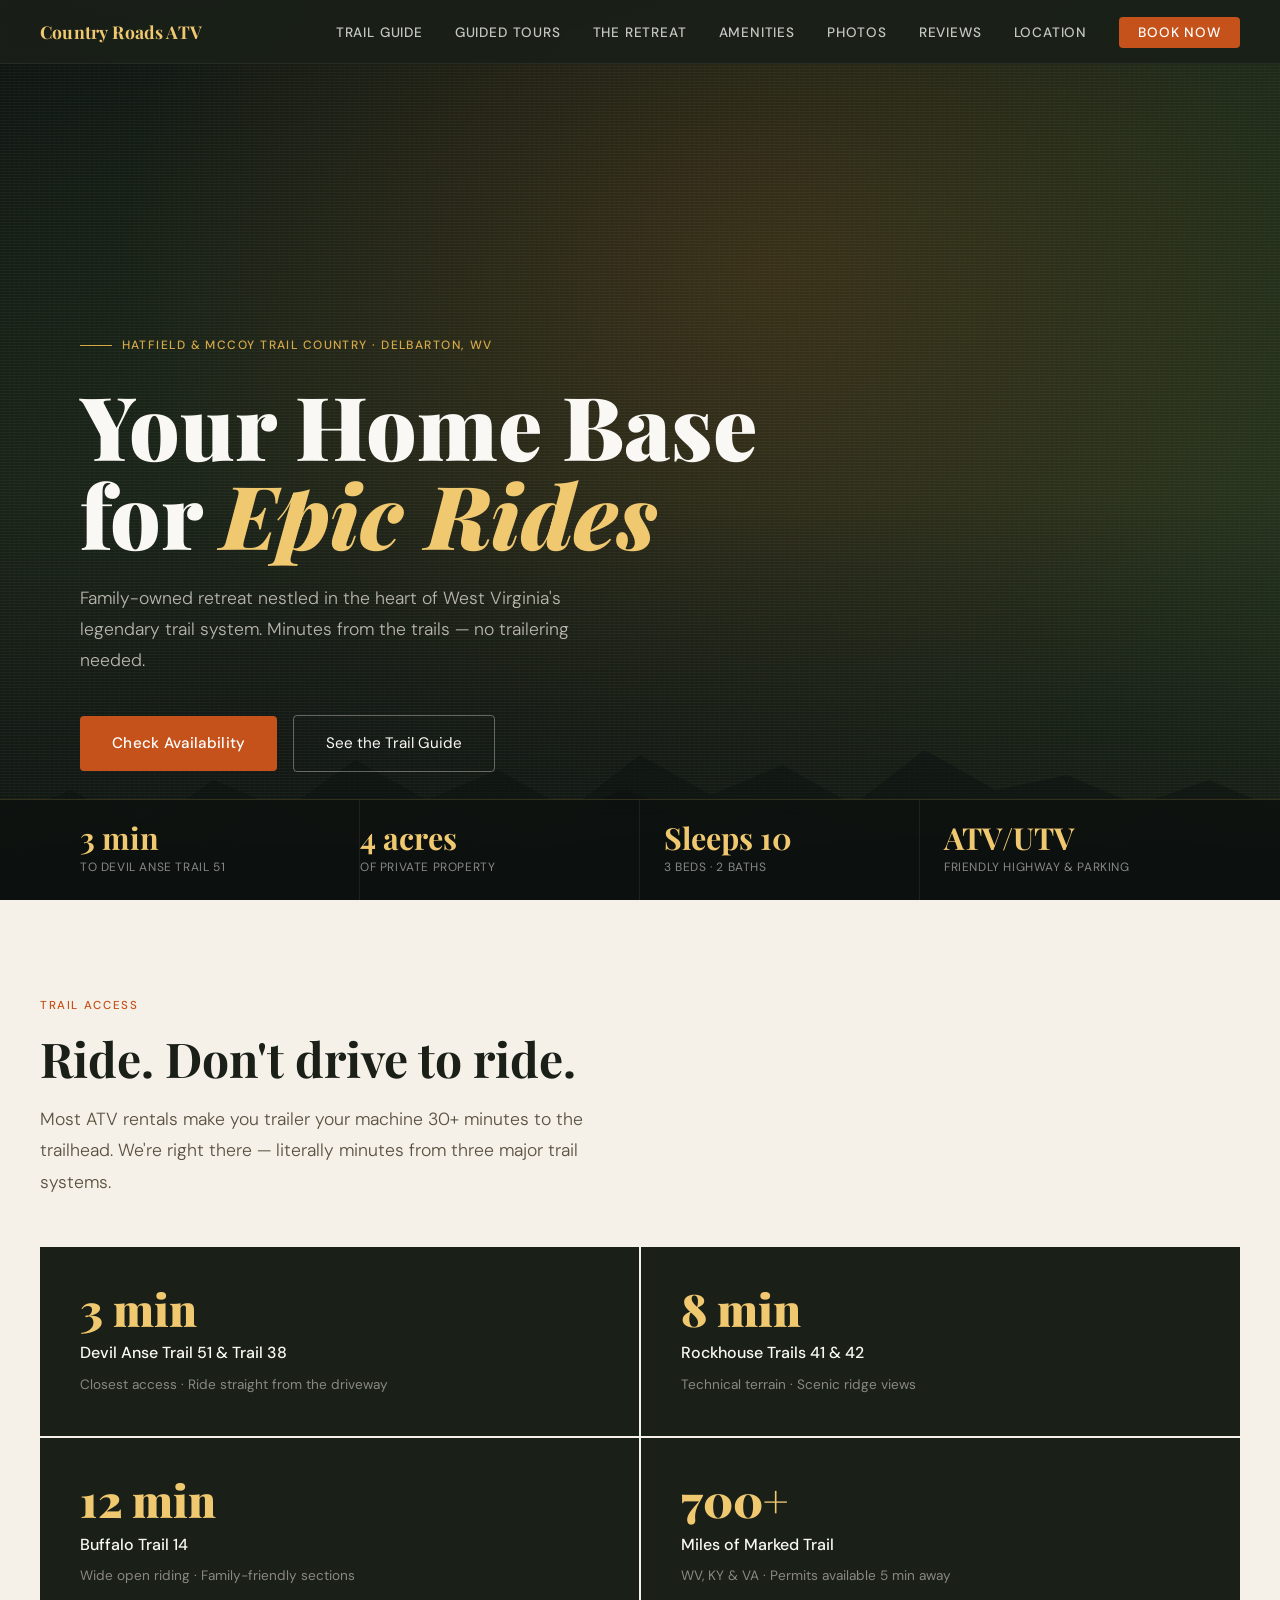
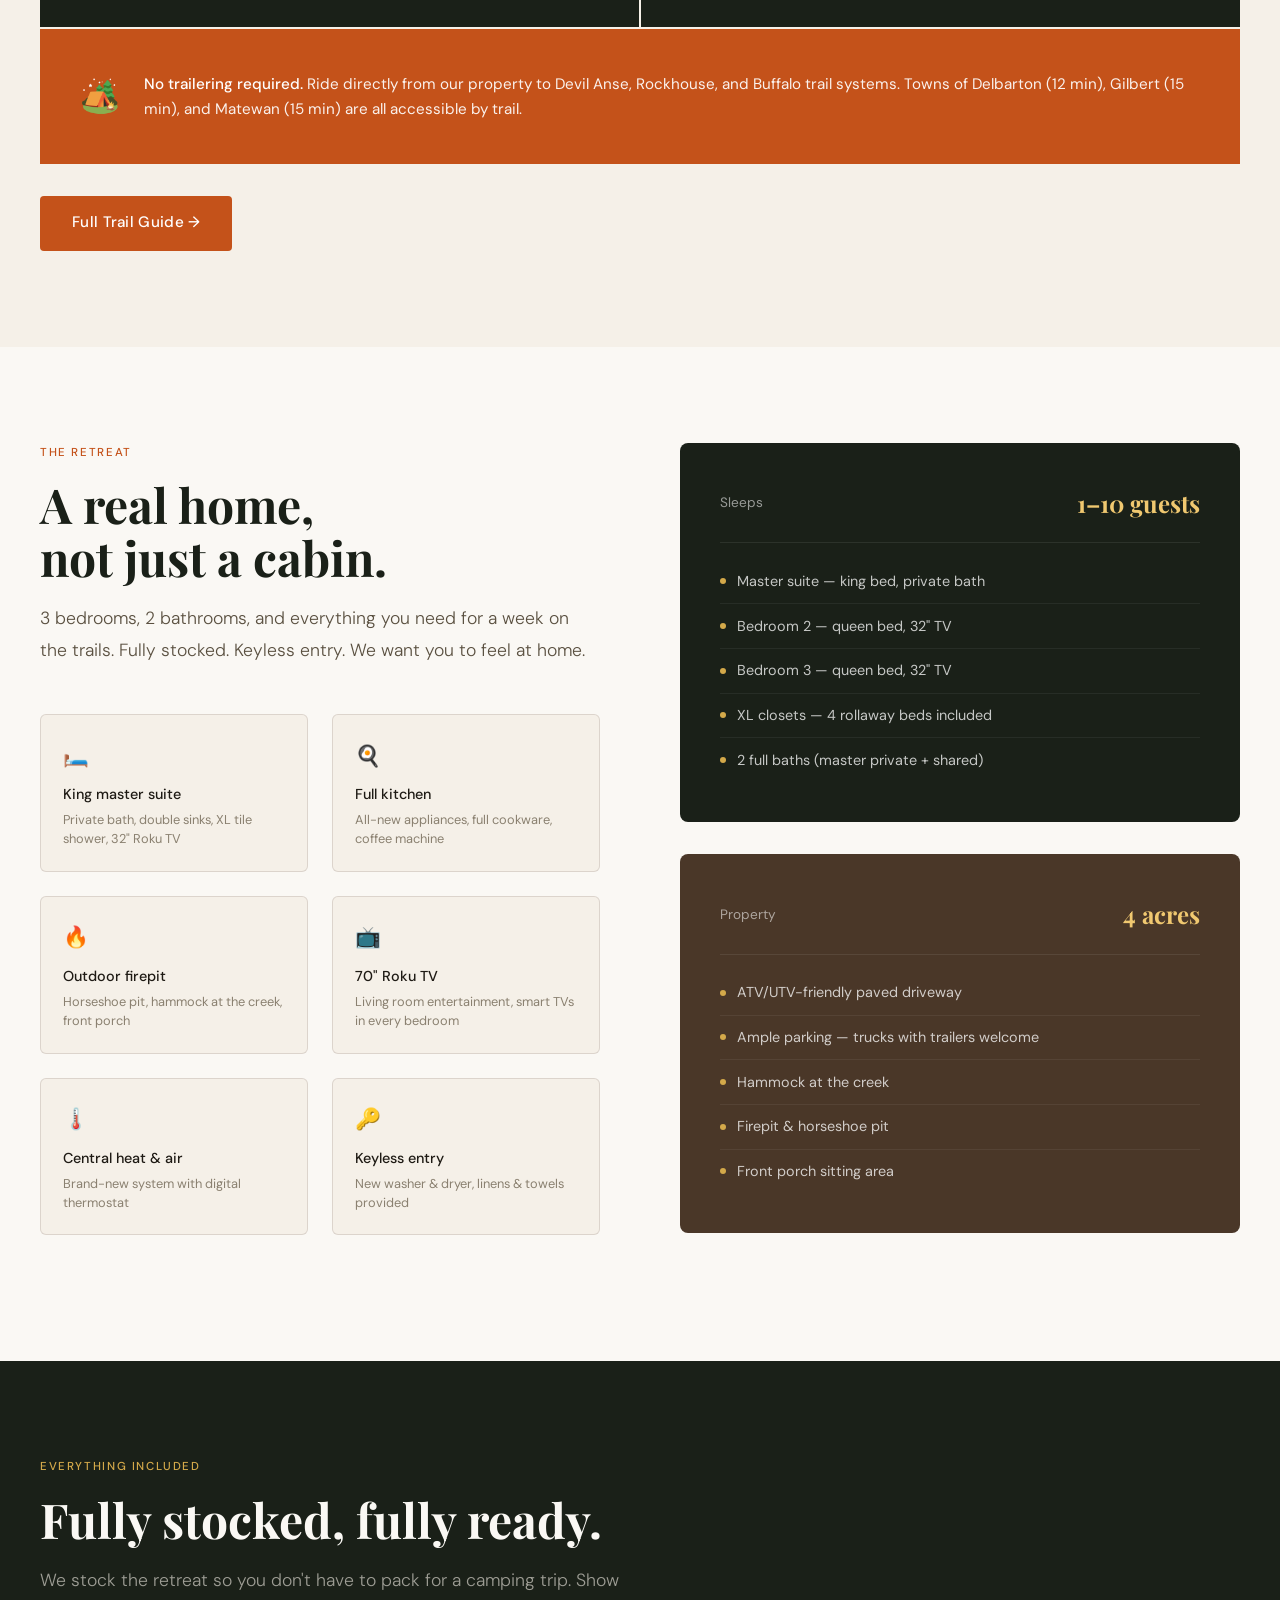
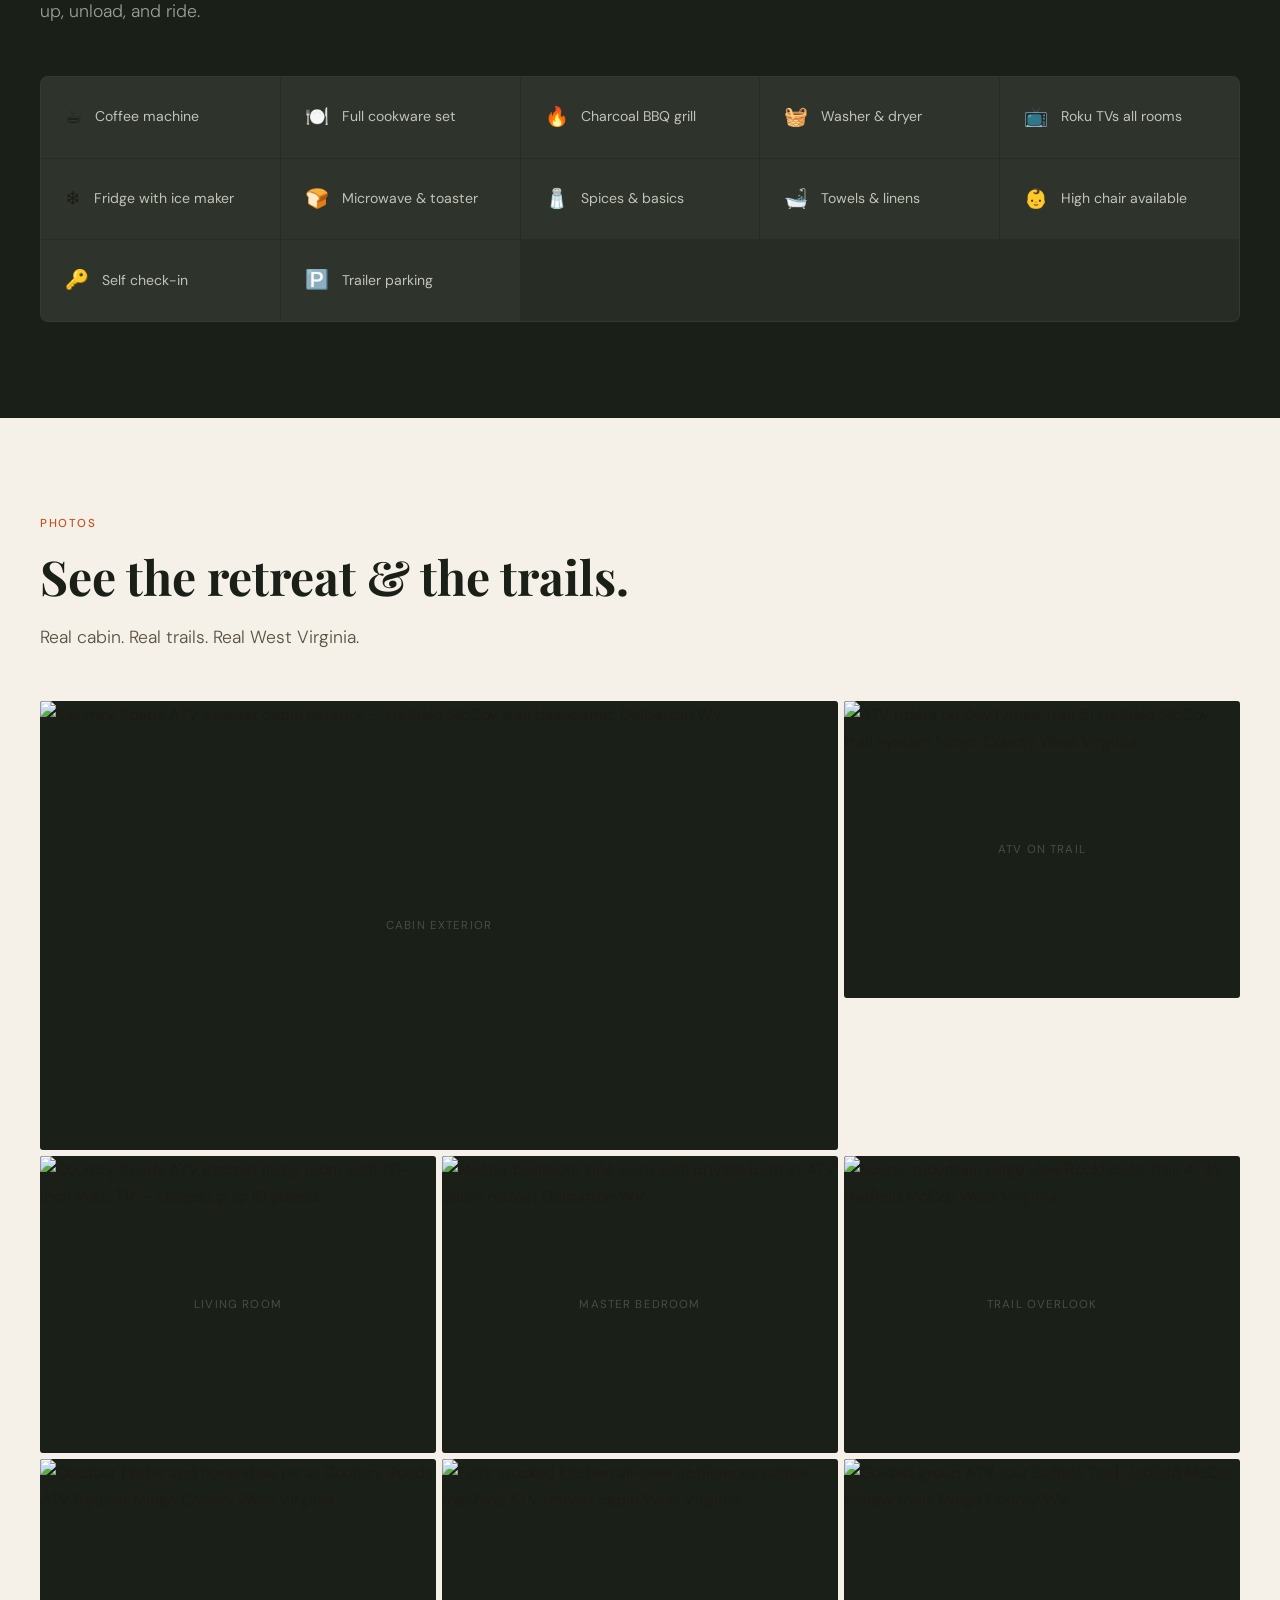
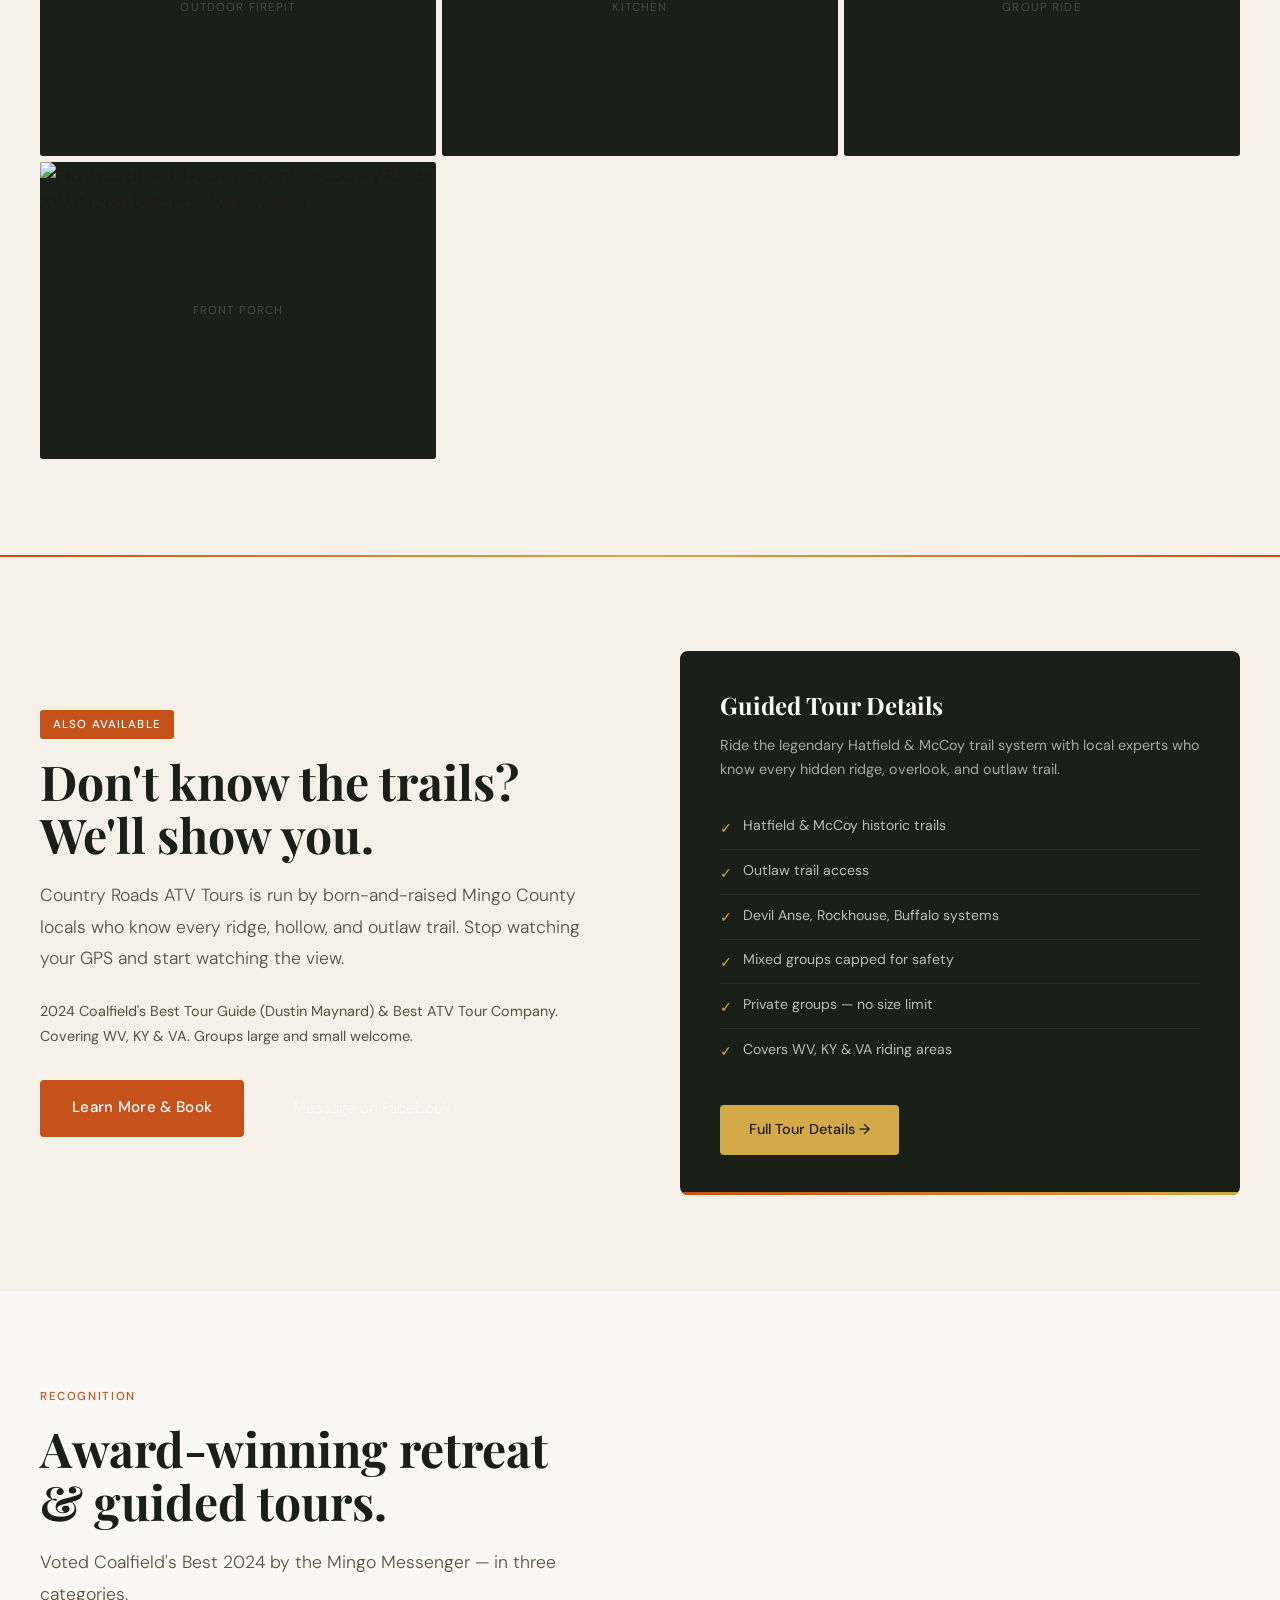
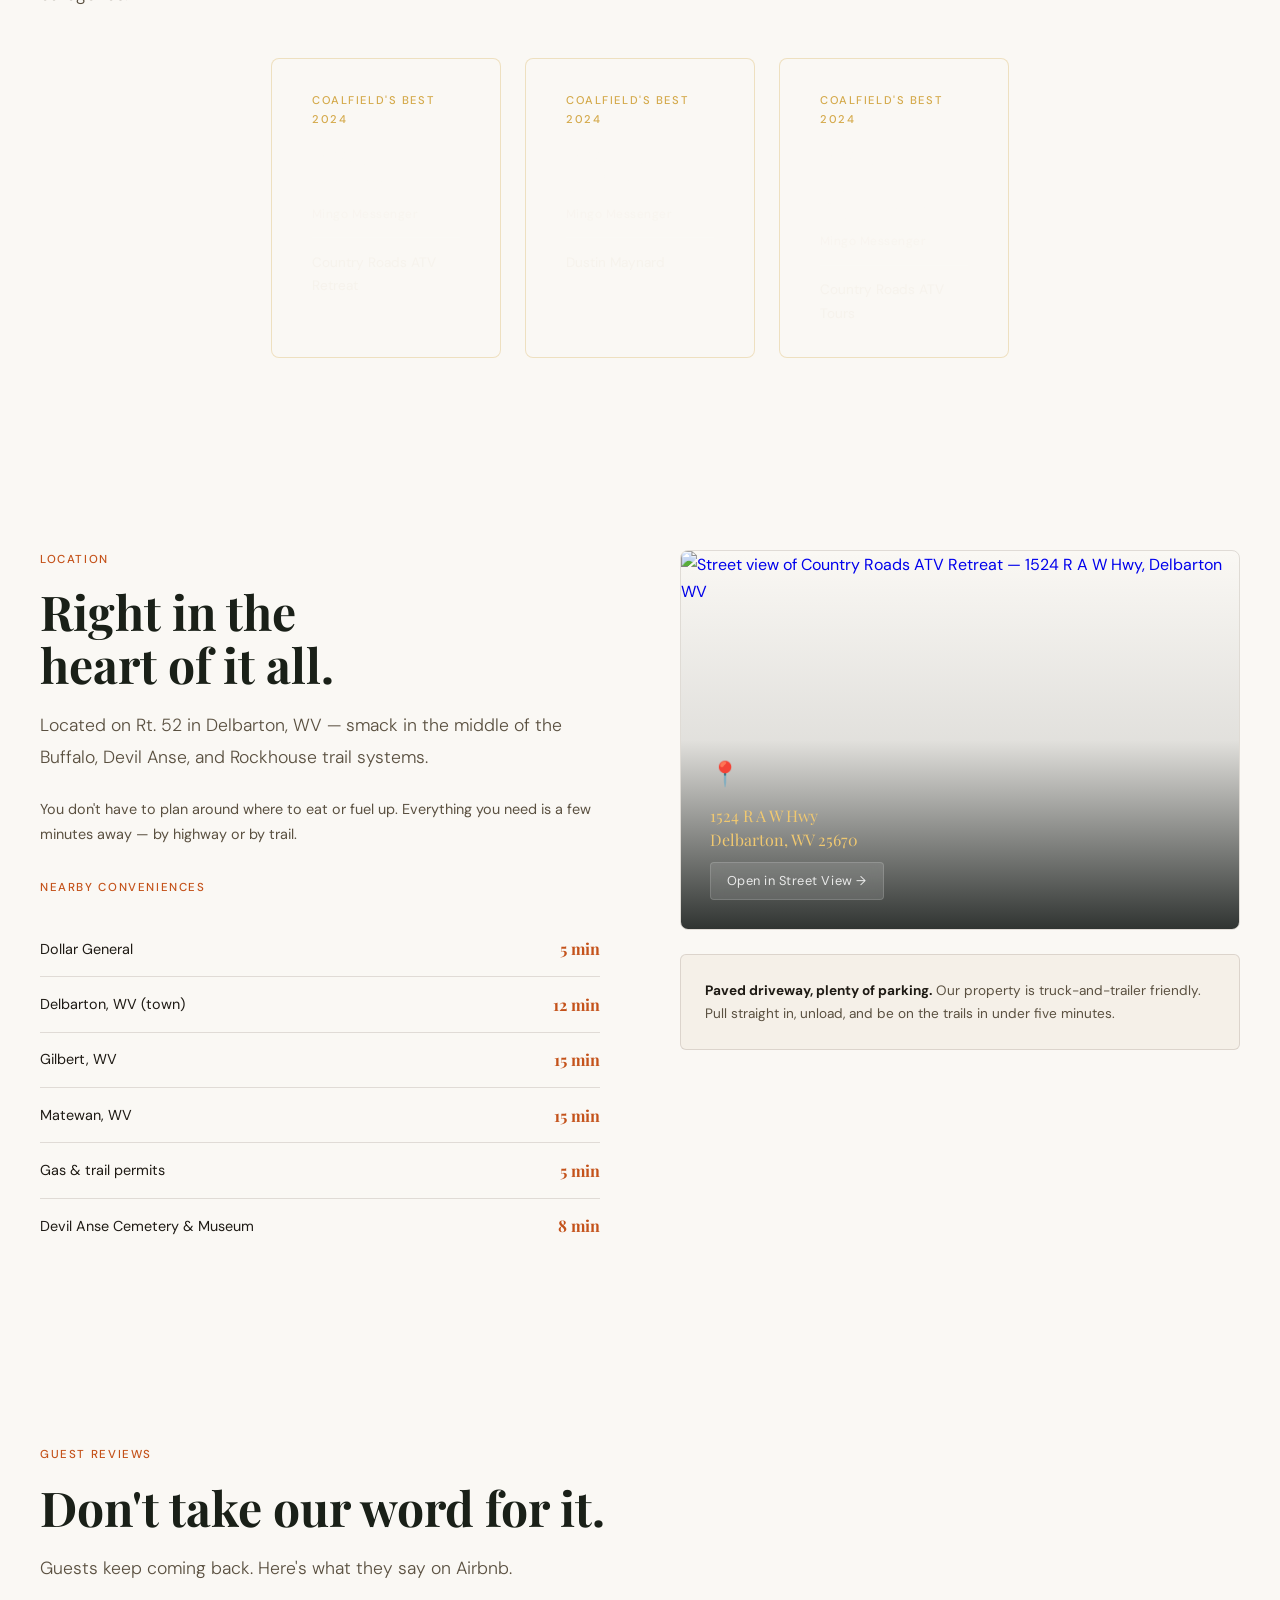
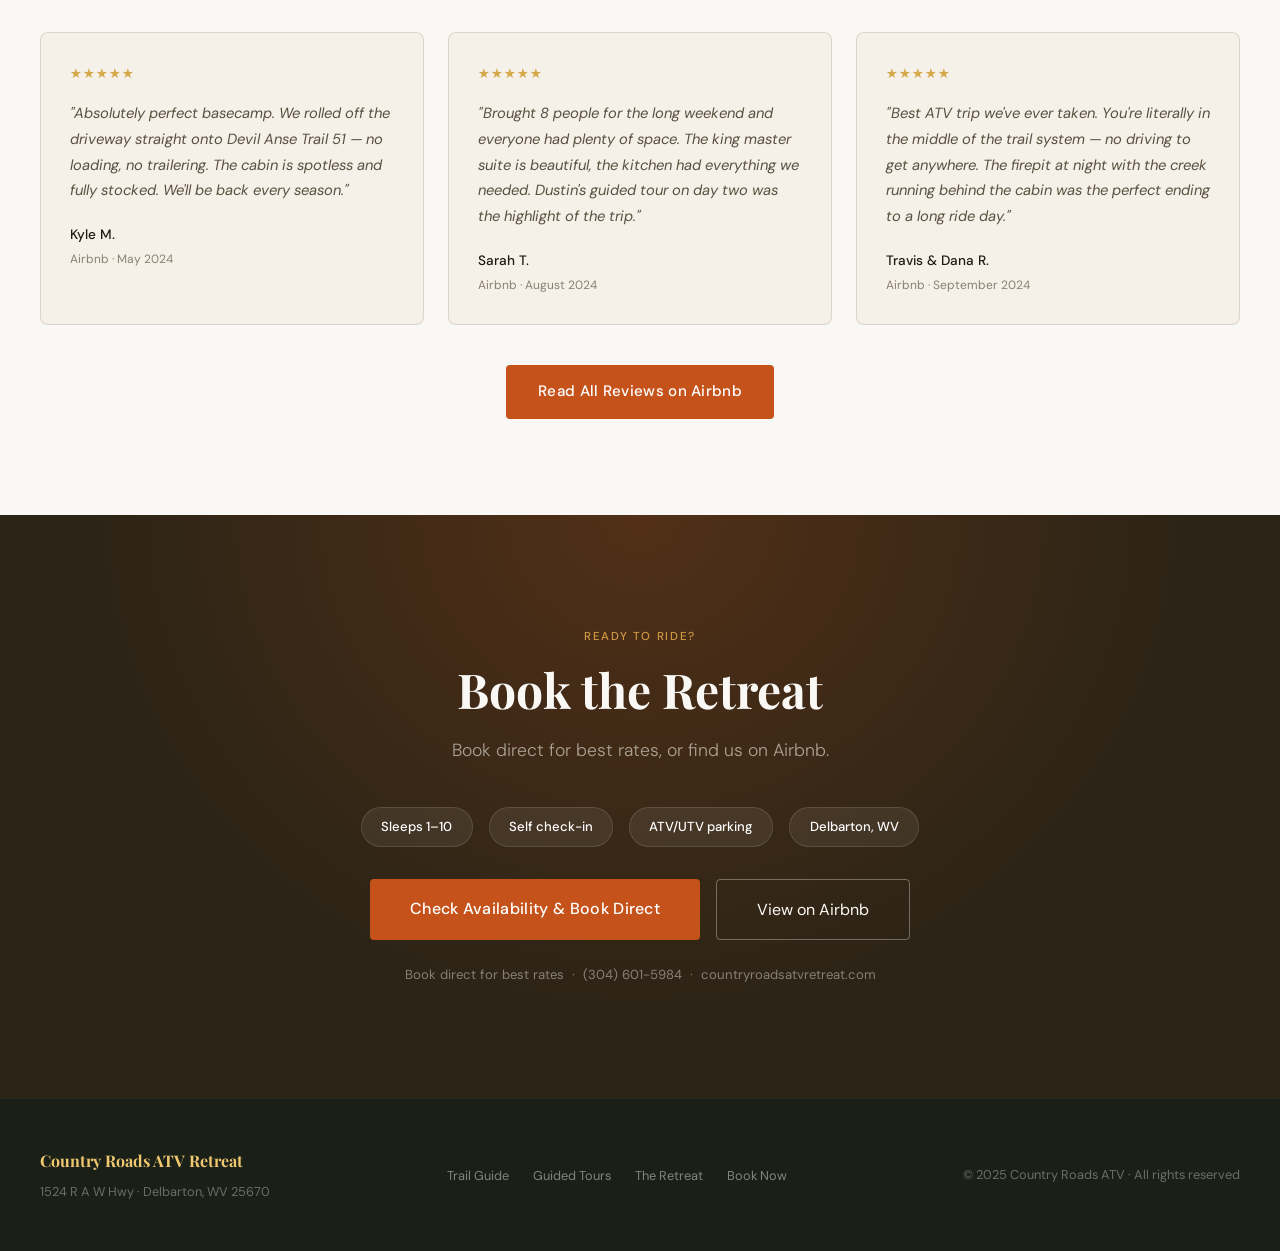
==== commit 8b4374c6: "Replace map placeholder with real Street View photo of property Uses the public Google Street View t" ====
--- a/index.html
+++ b/index.html
@@ -397,11 +397,14 @@
       </div>
 
       <div>
-        <div class="location-map-placeholder reveal">
-          <div class="map-pin">📍</div>
-          <div class="map-address">1524 R A W Hwy<br>Delbarton, WV 25670</div>
-          <a href="https://maps.google.com/?q=1524+RAW+Hwy+Delbarton+WV+25670" target="_blank" rel="noopener" class="map-link">Open in Google Maps →</a>
-        </div>
+        <a href="https://www.google.com/maps/place/1524+R+A+W+Hwy,+Delbarton,+WV+25670/@37.6556512,-82.0683571,3a,75y,186.47h,90.93t/data=!3m7!1e1!3m5!1s97dwTY08WYdWyf0fk-051g!2e0!6shttps:%2F%2Fstreetviewpixels-pa.googleapis.com%2Fv1%2Fthumbnail%3Fcb_client%3Dmaps_sv.tactile%26w%3D900%26h%3D600%26pitch%3D-0.934084583774748%26panoid%3D97dwTY08WYdWyf0fk-051g%26yaw%3D186.46534791823294!7i16384!8i8192!4m15!1m8!3m7!1s0x884f831130feacdf:0x1b4478734f6d183d!2s1524+R+A+W+Hwy,+Delbarton,+WV+25670!3b1!8m2!3d37.6552848!4d-82.0684836!16s%2Fg%2F11xw44z9sk!3m5!1s0x884f831130feacdf:0x1b4478734f6d183d!8m2!3d37.6552848!4d-82.0684836!16s%2Fg%2F11xw44z9sk?entry=ttu&g_ep=EgoyMDI2MDQyNi4wIKXMDSoASAFQAw%3D%3D" target="_blank" rel="noopener" class="location-map-placeholder reveal">
+          <img src="https://streetviewpixels-pa.googleapis.com/v1/thumbnail?cb_client=maps_sv.tactile&w=900&h=600&pitch=-0.934084583774748&panoid=97dwTY08WYdWyf0fk-051g&yaw=186.46534791823294" alt="Street view of Country Roads ATV Retreat — 1524 R A W Hwy, Delbarton WV" loading="lazy">
+          <div class="location-map-overlay">
+            <span class="map-pin">📍</span>
+            <div class="map-address">1524 R A W Hwy<br>Delbarton, WV 25670</div>
+            <span class="map-link">Open in Street View →</span>
+          </div>
+        </a>
         <div style="margin-top: 1.5rem; padding: 1.5rem; background: var(--cream); border-radius: 6px; border: 1px solid var(--border);">
           <p style="font-size: 0.85rem; color: var(--text-sec); line-height: 1.7;">
             <strong style="color: var(--text);">Paved driveway, plenty of parking.</strong> Our property is truck-and-trailer friendly. Pull straight in, unload, and be on the trails in under five minutes.
--- a/style.css
+++ b/style.css
@@ -768,42 +768,50 @@
   align-items: start;
 }
 .location-map-placeholder {
-  background: linear-gradient(135deg, #1a2a18, #2a3a20);
   border-radius: 8px;
   height: 380px;
-  display: flex; align-items: center; justify-content: center;
-  flex-direction: column;
-  gap: 1rem;
-  border: 1px solid var(--border);
   position: relative;
   overflow: hidden;
-}
-.location-map-placeholder::before {
-  content: '';
+  display: block;
+  text-decoration: none;
+  border: 1px solid var(--border);
+}
+.location-map-placeholder img {
+  width: 100%; height: 100%;
+  object-fit: cover; display: block;
+  transition: transform 0.4s;
+}
+.location-map-placeholder:hover img { transform: scale(1.03); }
+.location-map-overlay {
   position: absolute; inset: 0;
-  background: radial-gradient(circle at 50% 50%, rgba(196,82,26,0.2) 0%, transparent 60%);
-}
-.map-pin { font-size: 2.5rem; position: relative; z-index: 1; }
+  background: linear-gradient(to top, rgba(13,18,16,0.85) 0%, rgba(13,18,16,0.1) 50%, transparent 100%);
+  display: flex; flex-direction: column;
+  justify-content: flex-end;
+  padding: 1.8rem;
+  gap: 0.6rem;
+}
+.map-pin { font-size: 1.5rem; }
 .map-address {
   font-family: var(--serif);
   font-size: 1rem;
   color: var(--gold-lt);
-  text-align: center;
-  position: relative; z-index: 1;
   line-height: 1.5;
 }
 .map-link {
-  background: rgba(255,255,255,0.1);
-  color: rgba(255,255,255,0.75);
-  padding: 0.5rem 1.2rem;
+  display: inline-flex; align-items: center; gap: 0.4rem;
+  background: rgba(255,255,255,0.12);
+  backdrop-filter: blur(6px);
+  color: rgba(255,255,255,0.85);
+  padding: 0.45rem 1rem;
   border-radius: 4px;
   text-decoration: none;
-  font-size: 0.82rem;
-  letter-spacing: 0.05em;
-  position: relative; z-index: 1;
+  font-size: 0.8rem;
+  letter-spacing: 0.04em;
+  align-self: flex-start;
   transition: background 0.2s;
-}
-.map-link:hover { background: rgba(255,255,255,0.18); }
+  border: 1px solid rgba(255,255,255,0.15);
+}
+.map-link:hover { background: rgba(255,255,255,0.22); }
 .nearby-list { list-style: none; margin-top: 1.5rem; }
 .nearby-item {
   display: flex; justify-content: space-between; align-items: center;
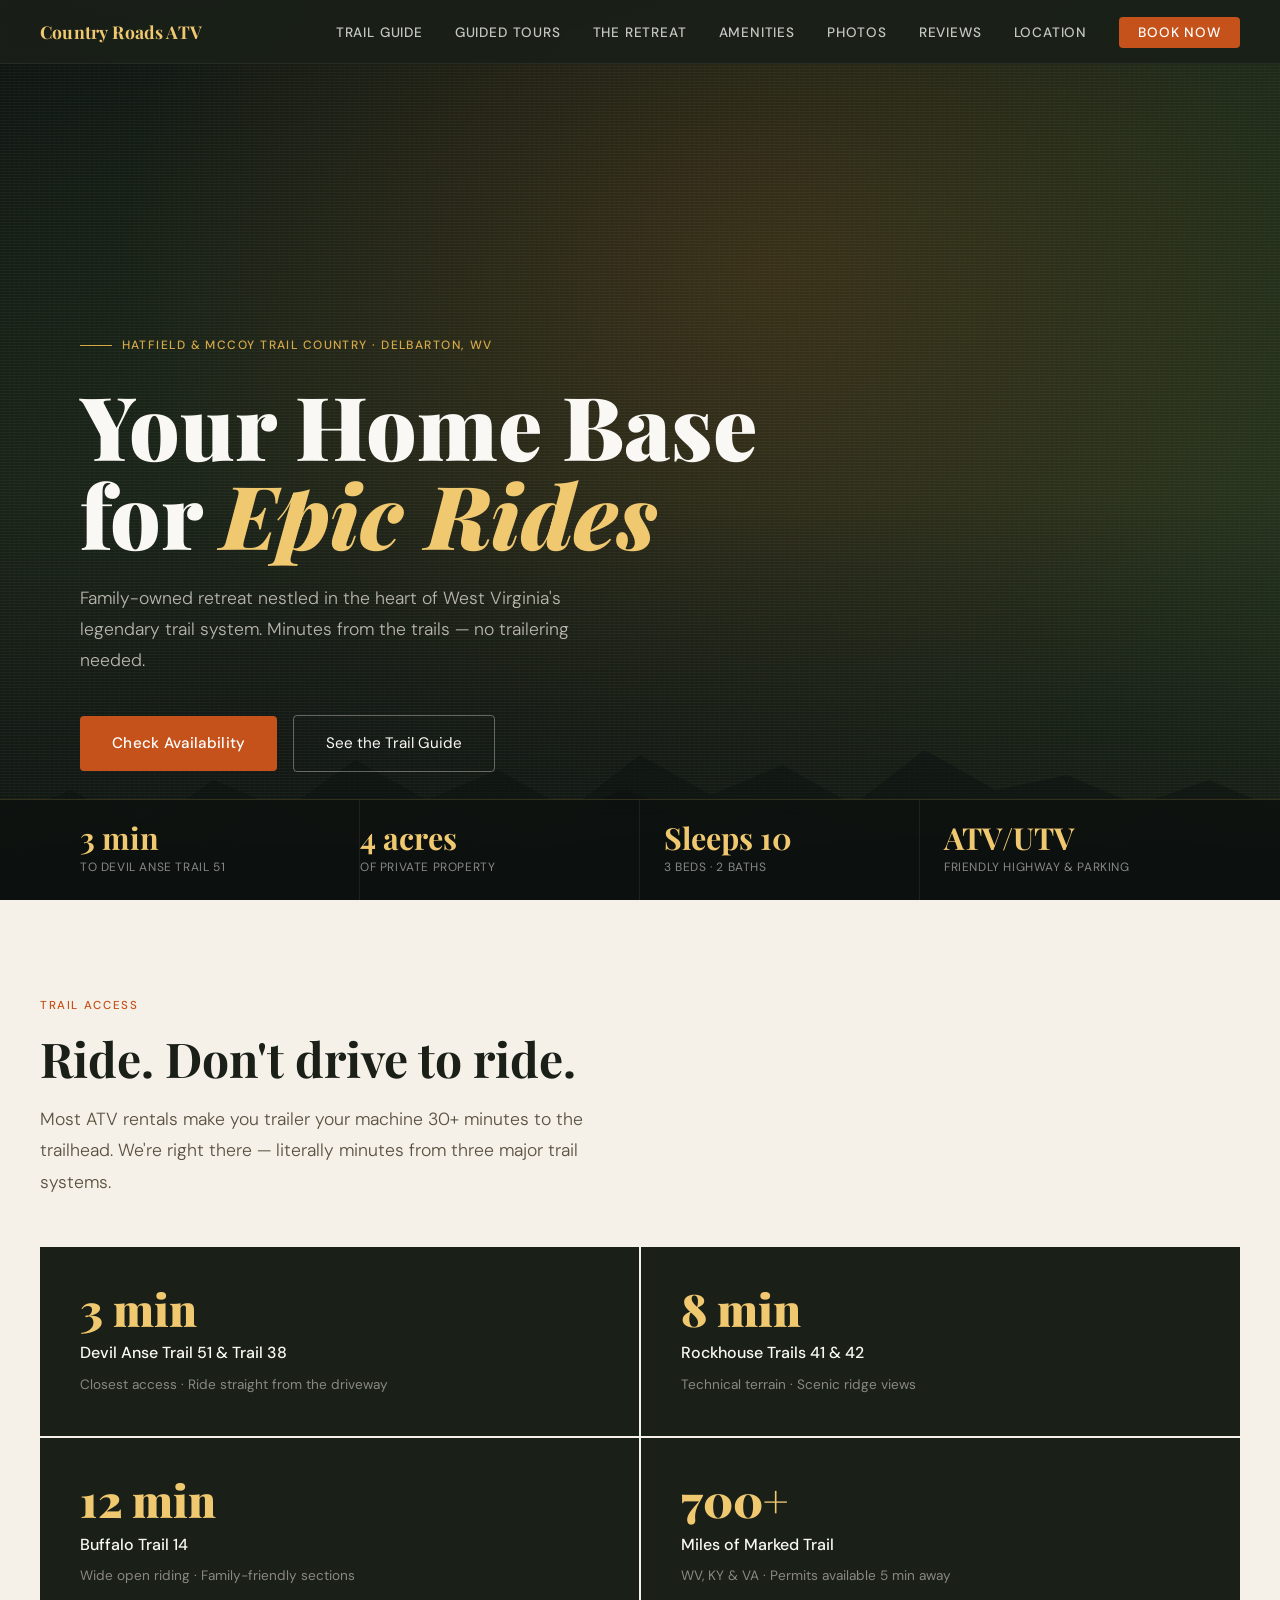
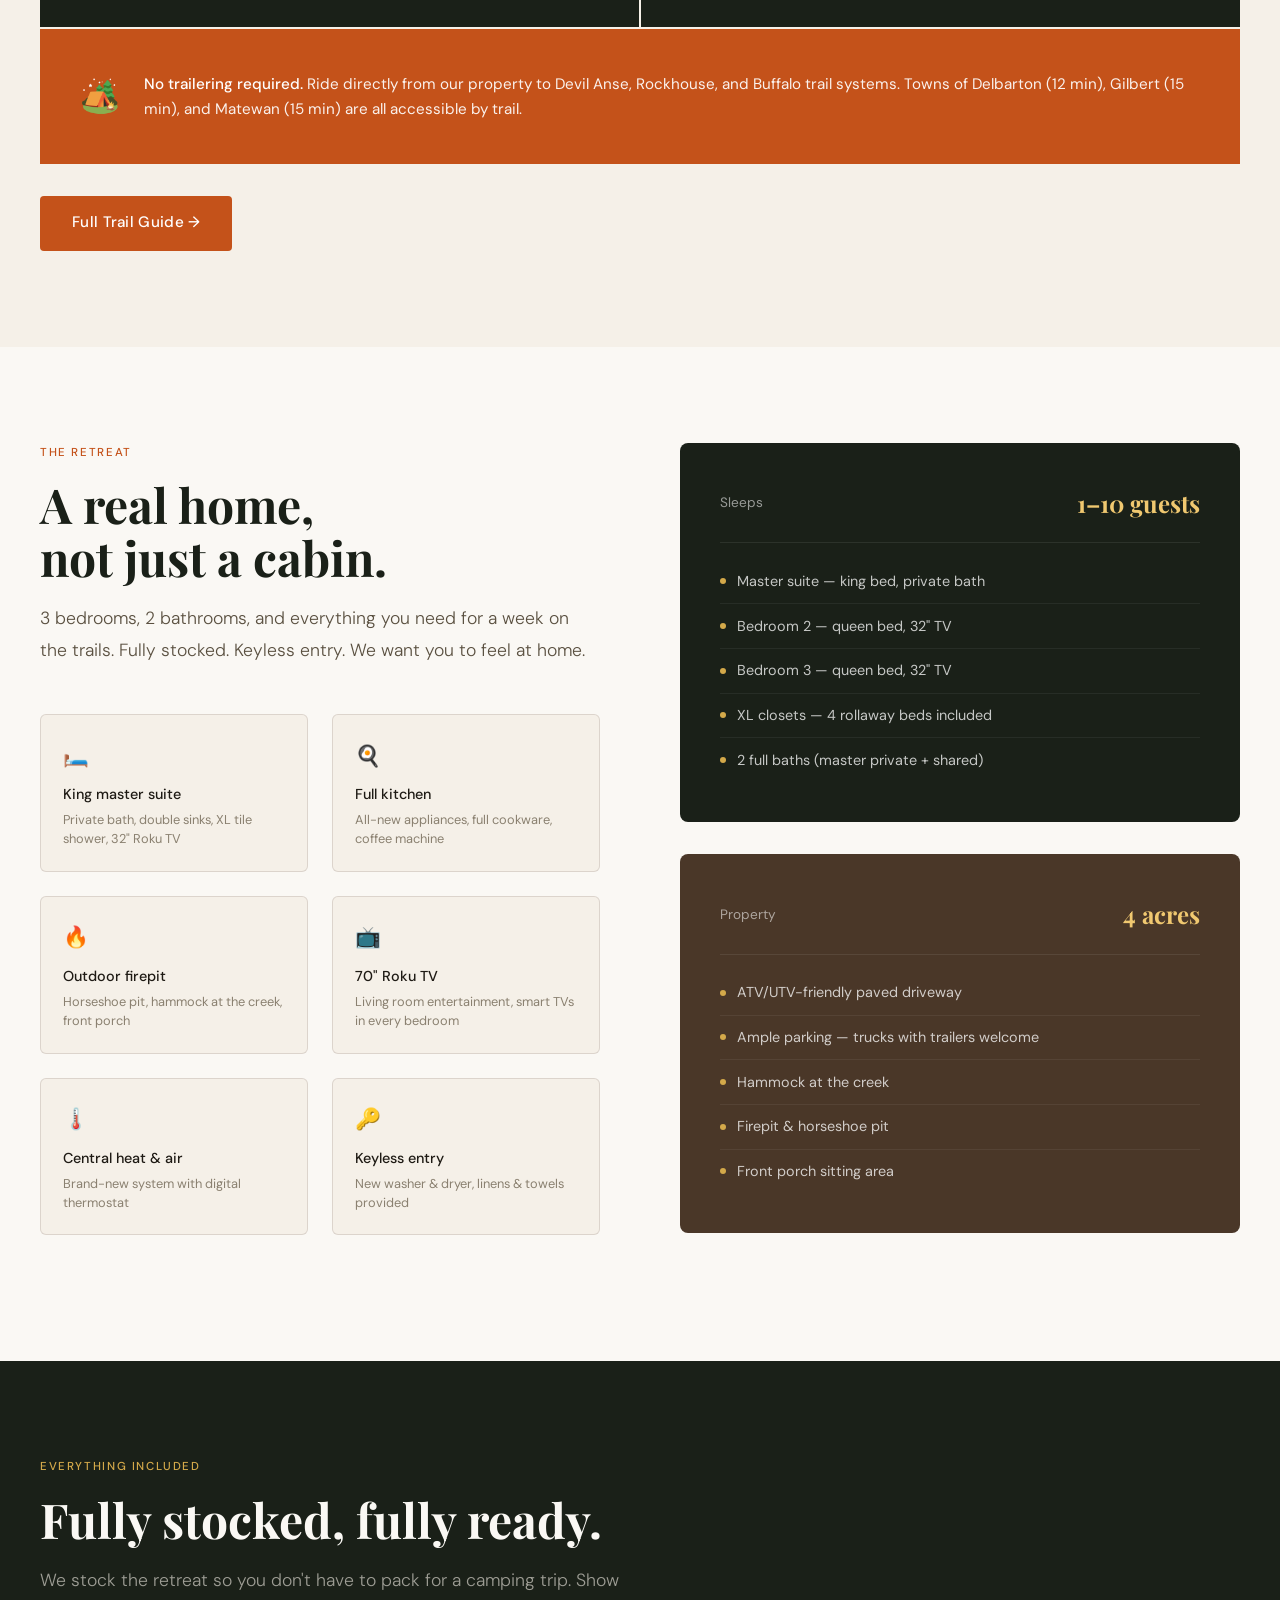
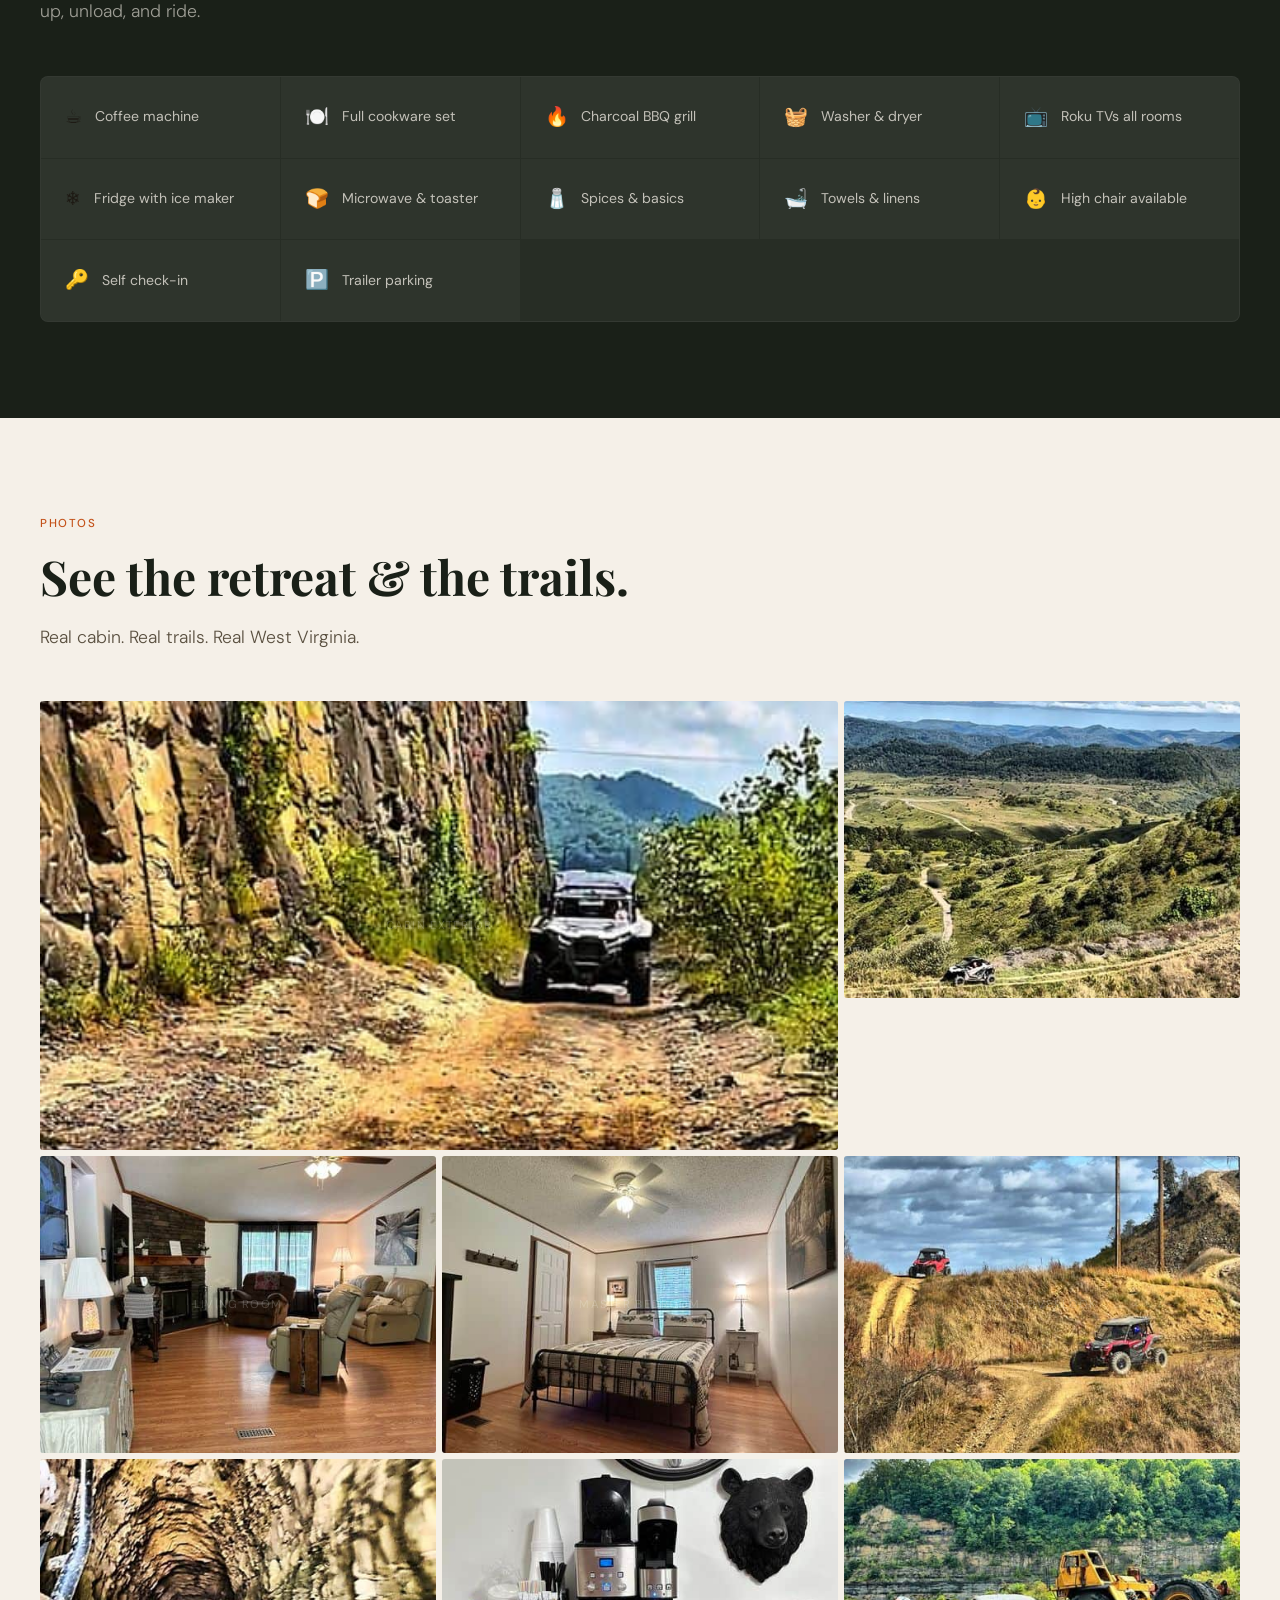
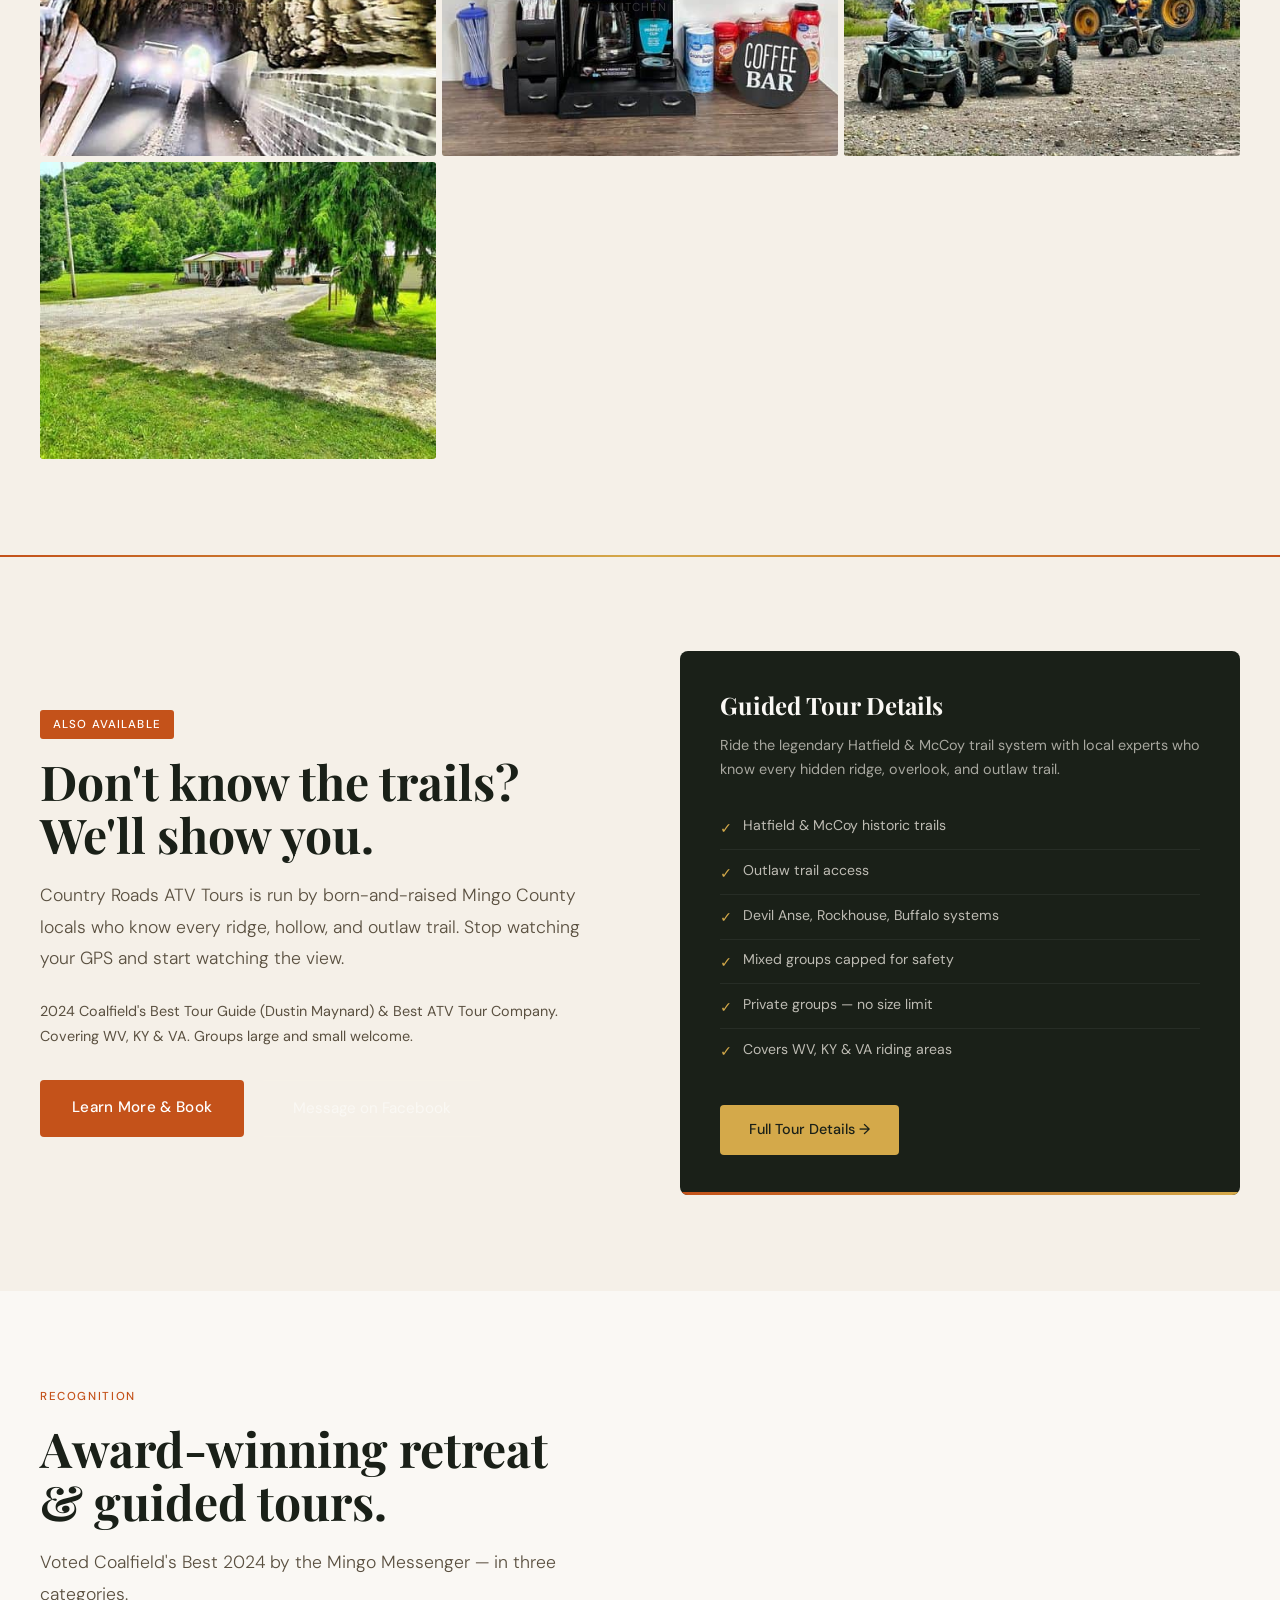
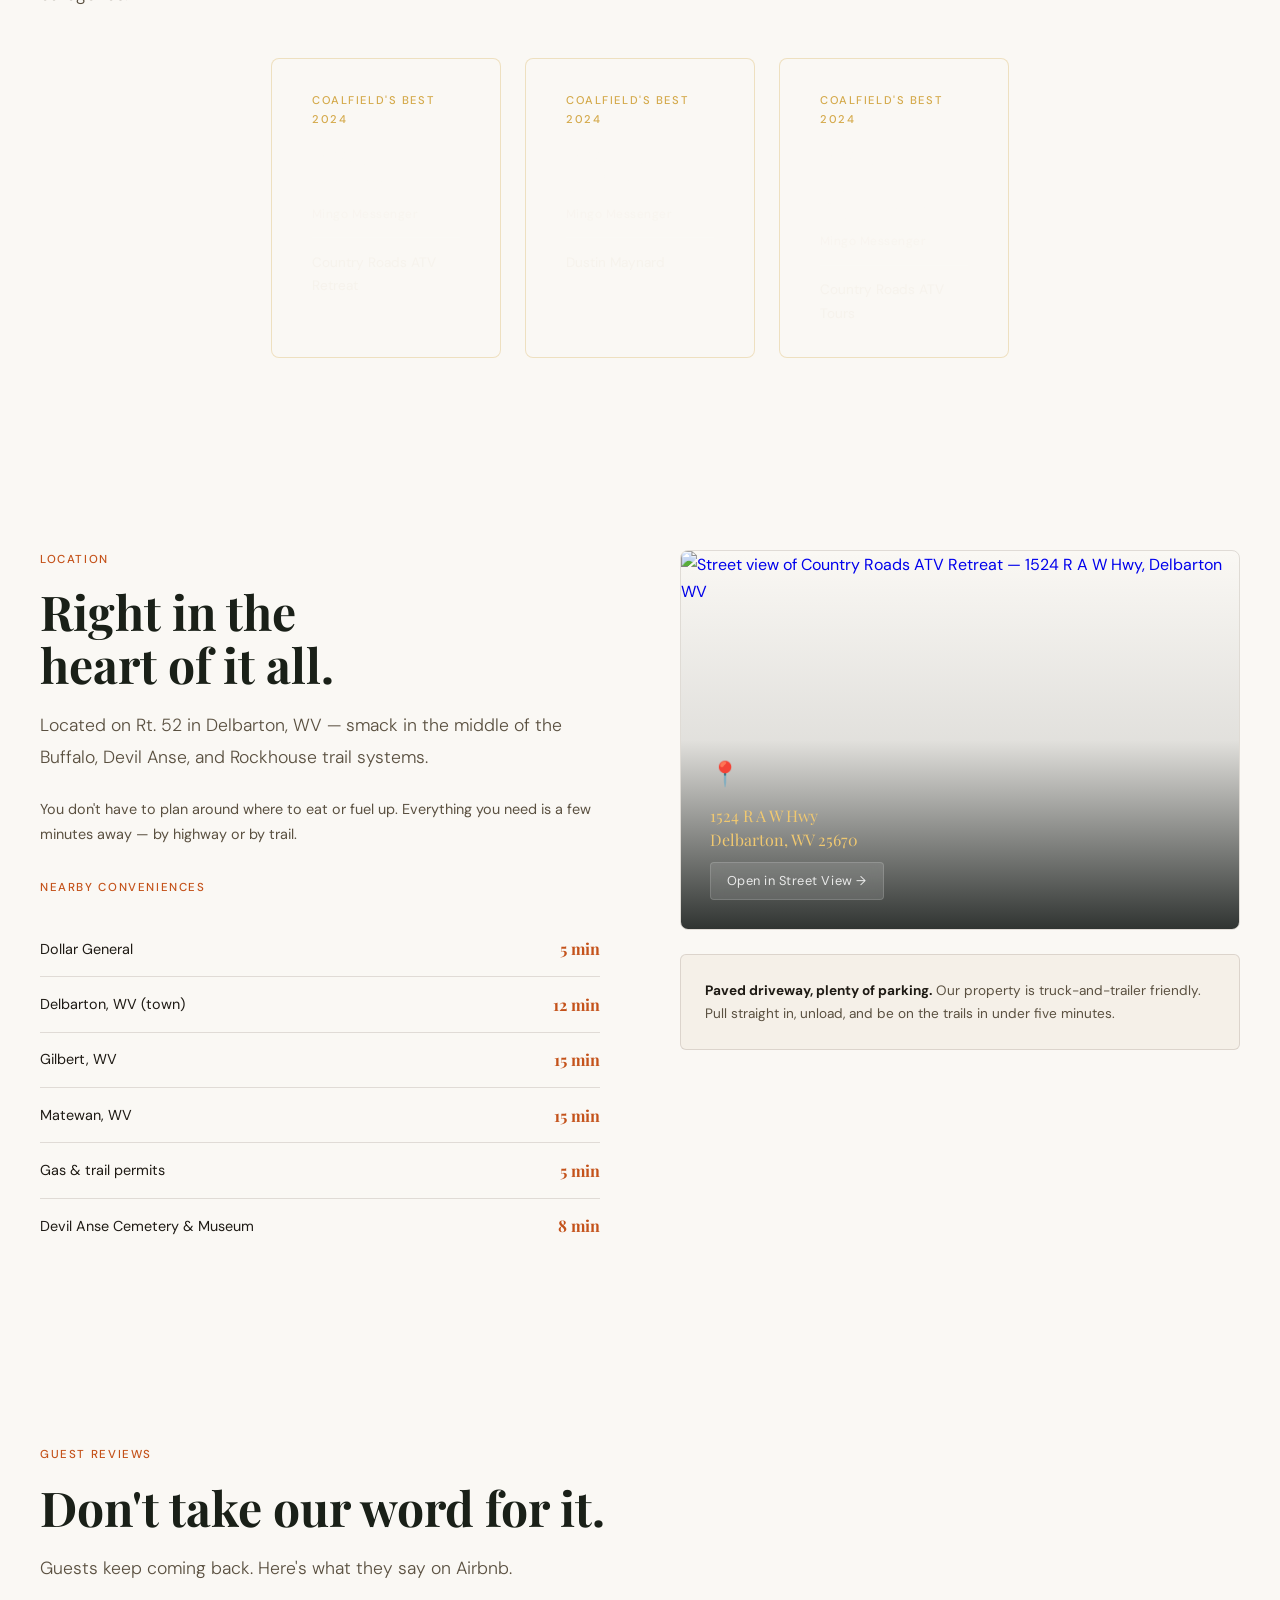
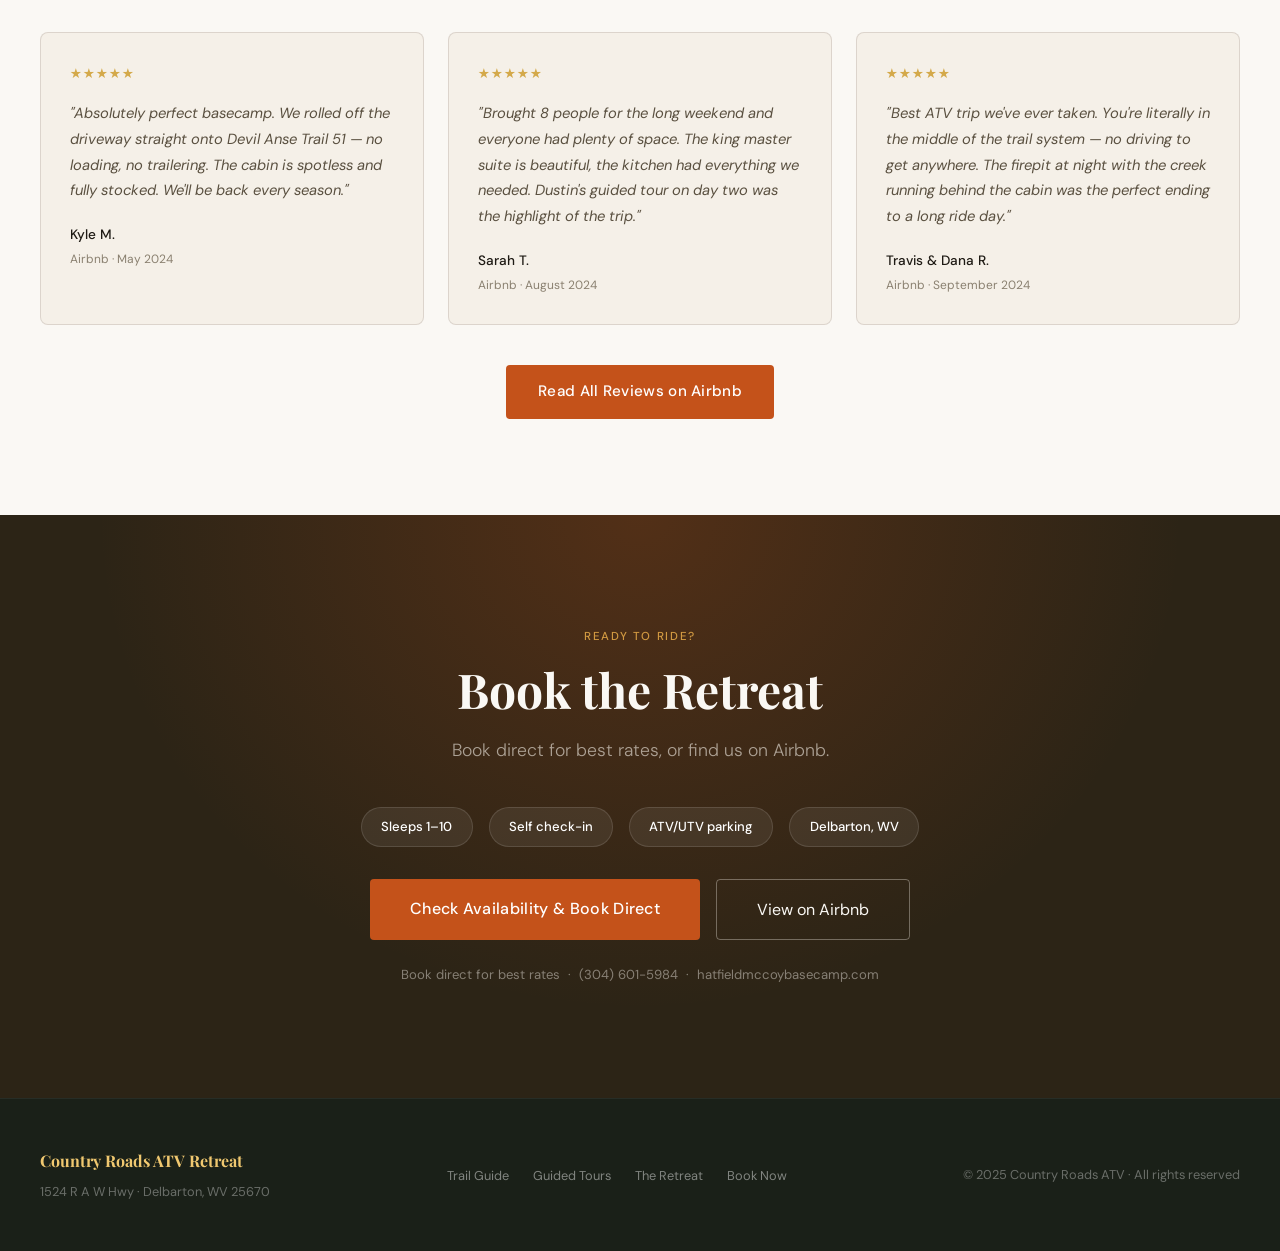
==== commit 0e586e67: "Update all domain references to hatfieldmccoybasecamp.com Co-Authored-By: Claude Sonnet 4.6 <noreply" ====
--- a/index.html
+++ b/index.html
@@ -18,7 +18,7 @@
   "@type": ["VacationRental", "LocalBusiness"],
   "name": "Country Roads ATV Retreat",
   "description": "Family-owned ATV basecamp in Delbarton, WV. Minutes from Devil Anse, Rockhouse, and Buffalo trail systems on Hatfield & McCoy. Sleeps up to 10.",
-  "url": "https://countryroadsatvretreat.com",
+  "url": "https://hatfieldmccoybasecamp.com",
   "telephone": "+1-304-601-5984",
   "address": {
     "@type": "PostalAddress",
@@ -467,7 +467,7 @@
     </div>
 
     <p style="margin-top: 1.5rem; font-size: 0.82rem; color: rgba(245,240,232,0.45); position: relative;">
-      Book direct for best rates &nbsp;·&nbsp; (304) 601-5984 &nbsp;·&nbsp; countryroadsatvretreat.com
+      Book direct for best rates &nbsp;·&nbsp; (304) 601-5984 &nbsp;·&nbsp; hatfieldmccoybasecamp.com
     </p>
   </div>
 </section>
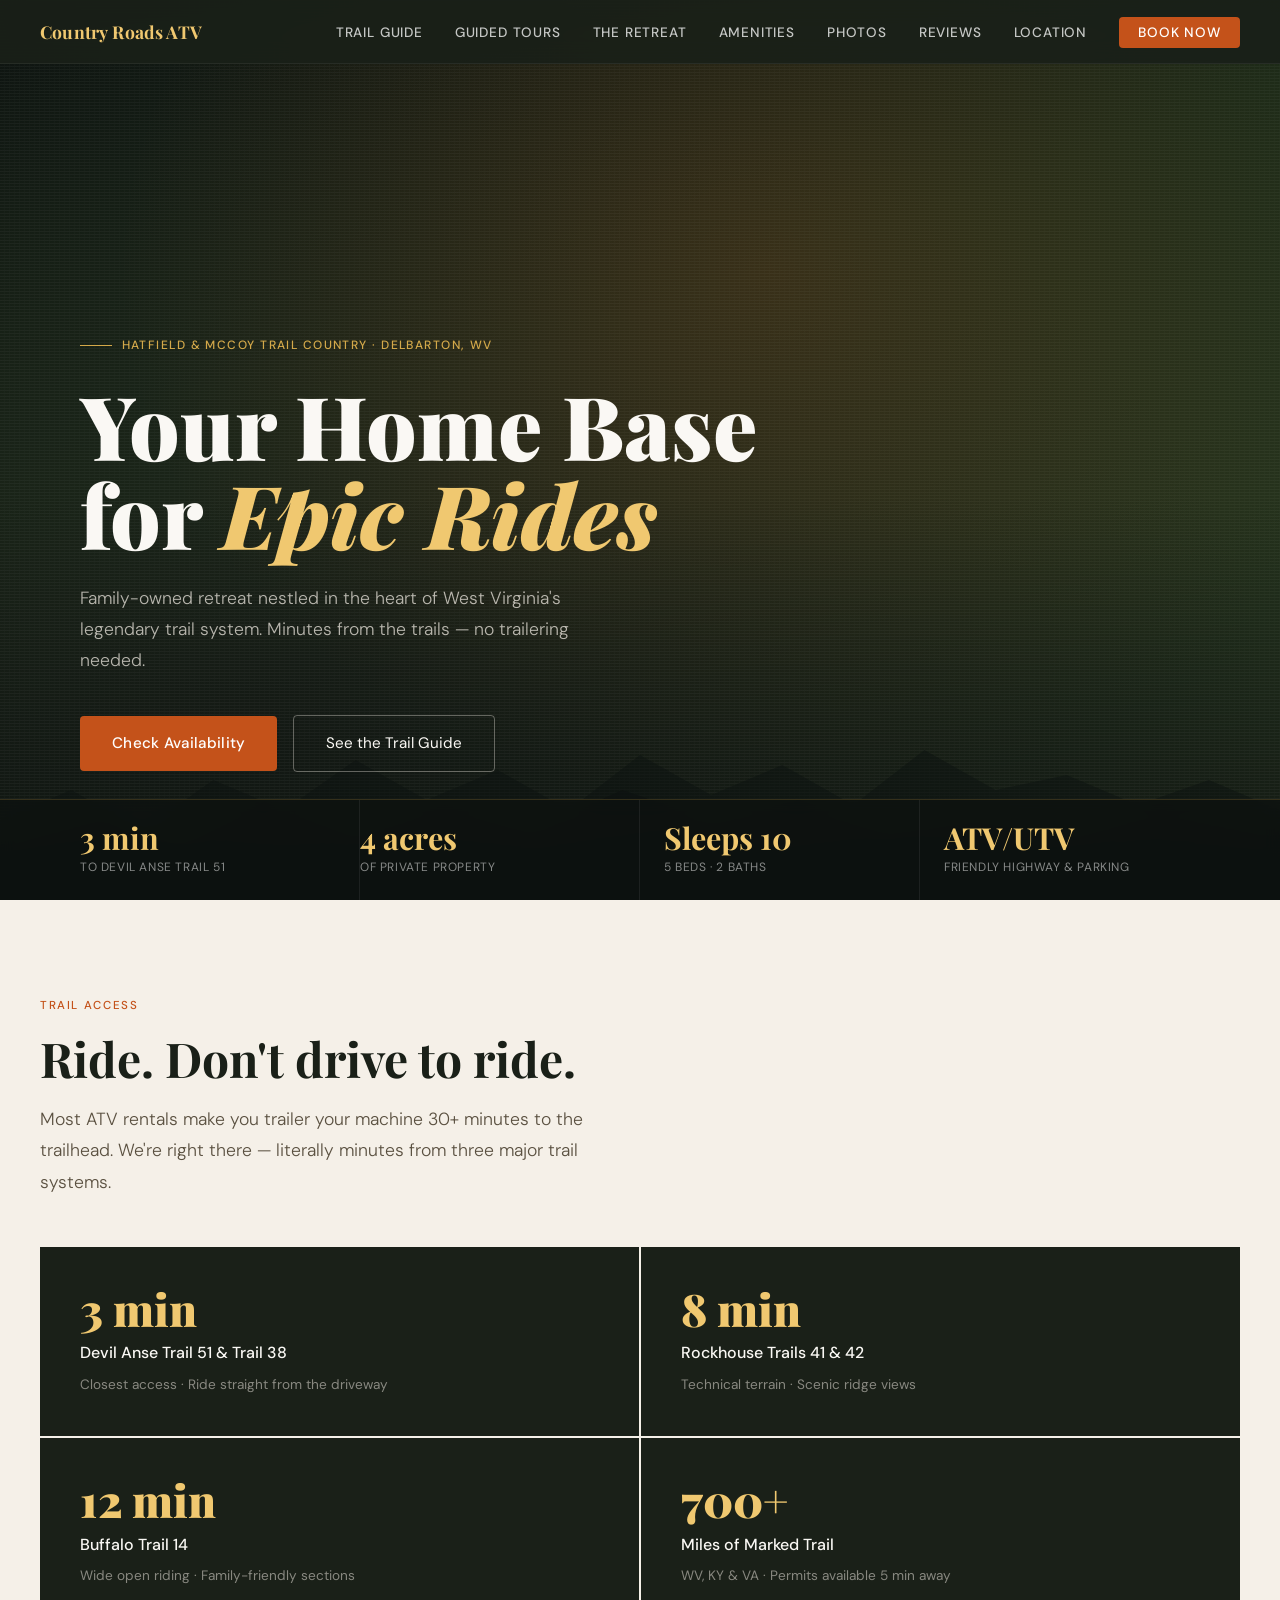
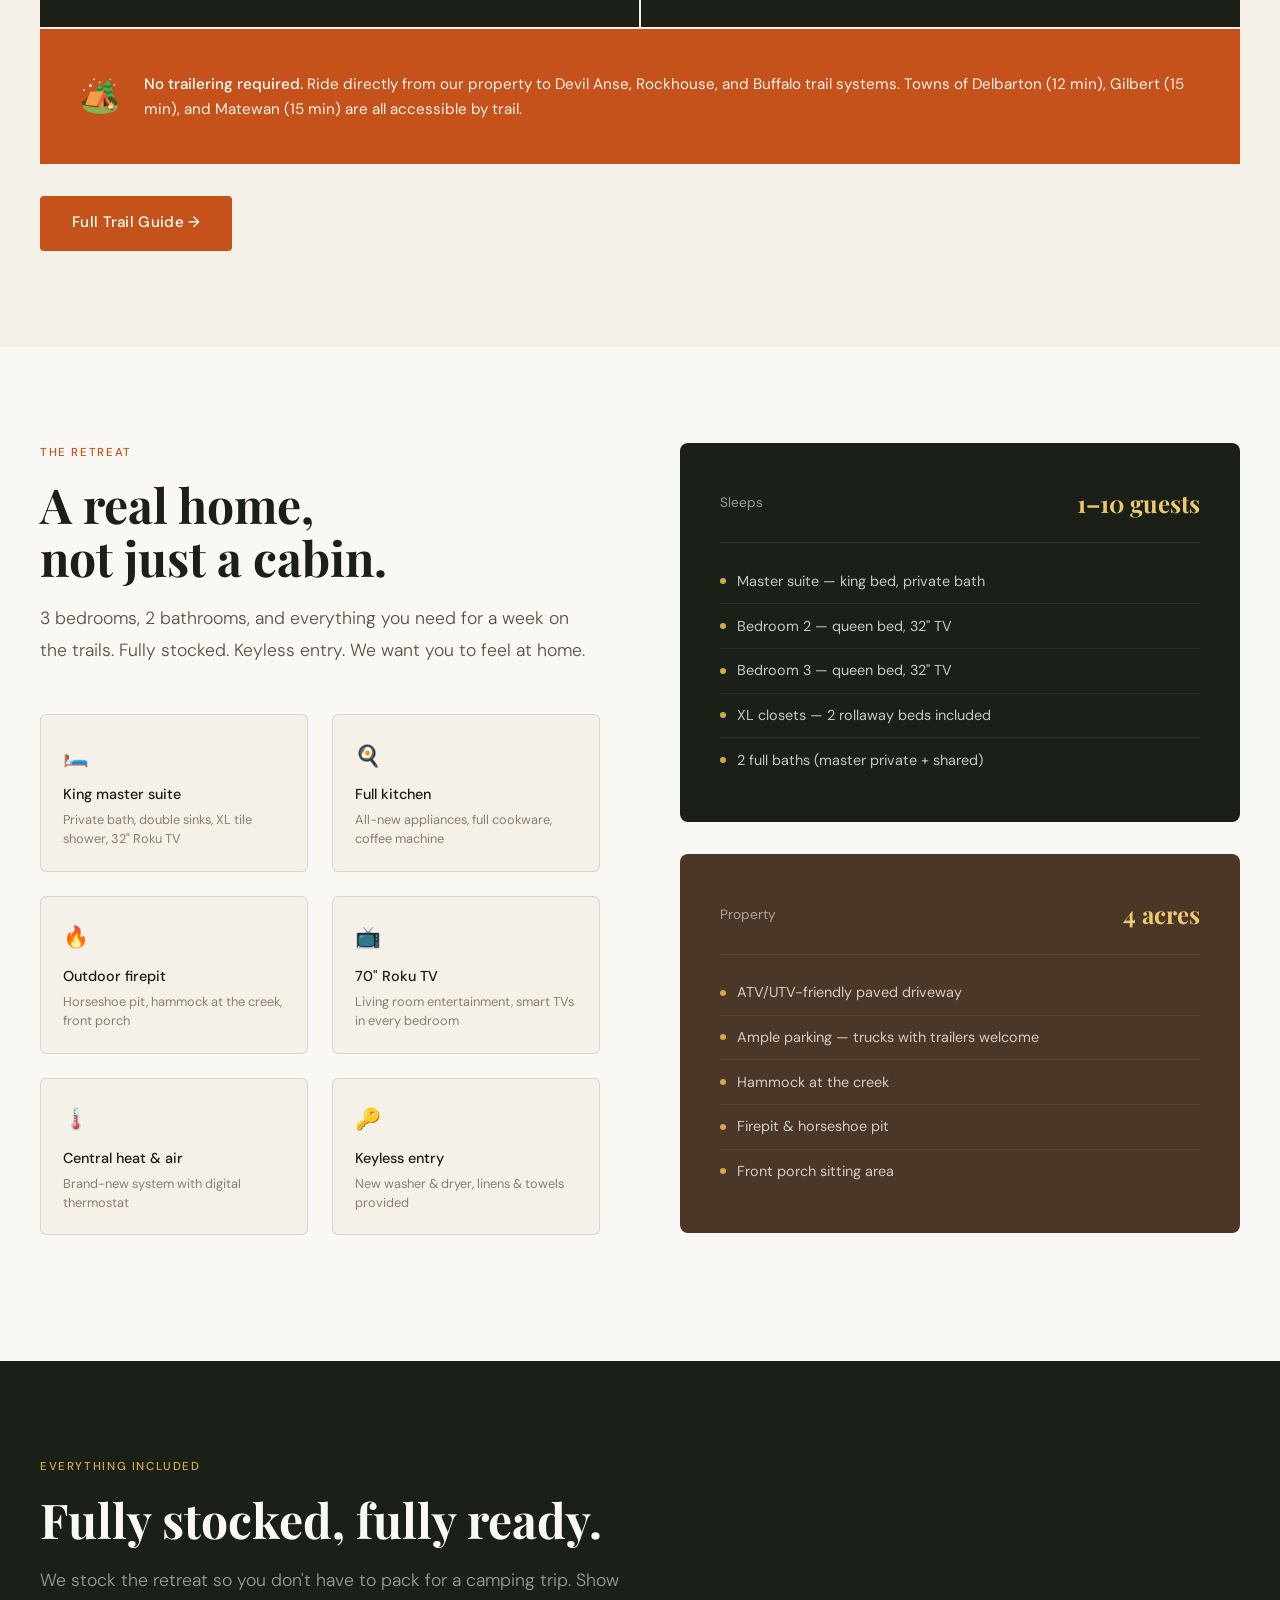
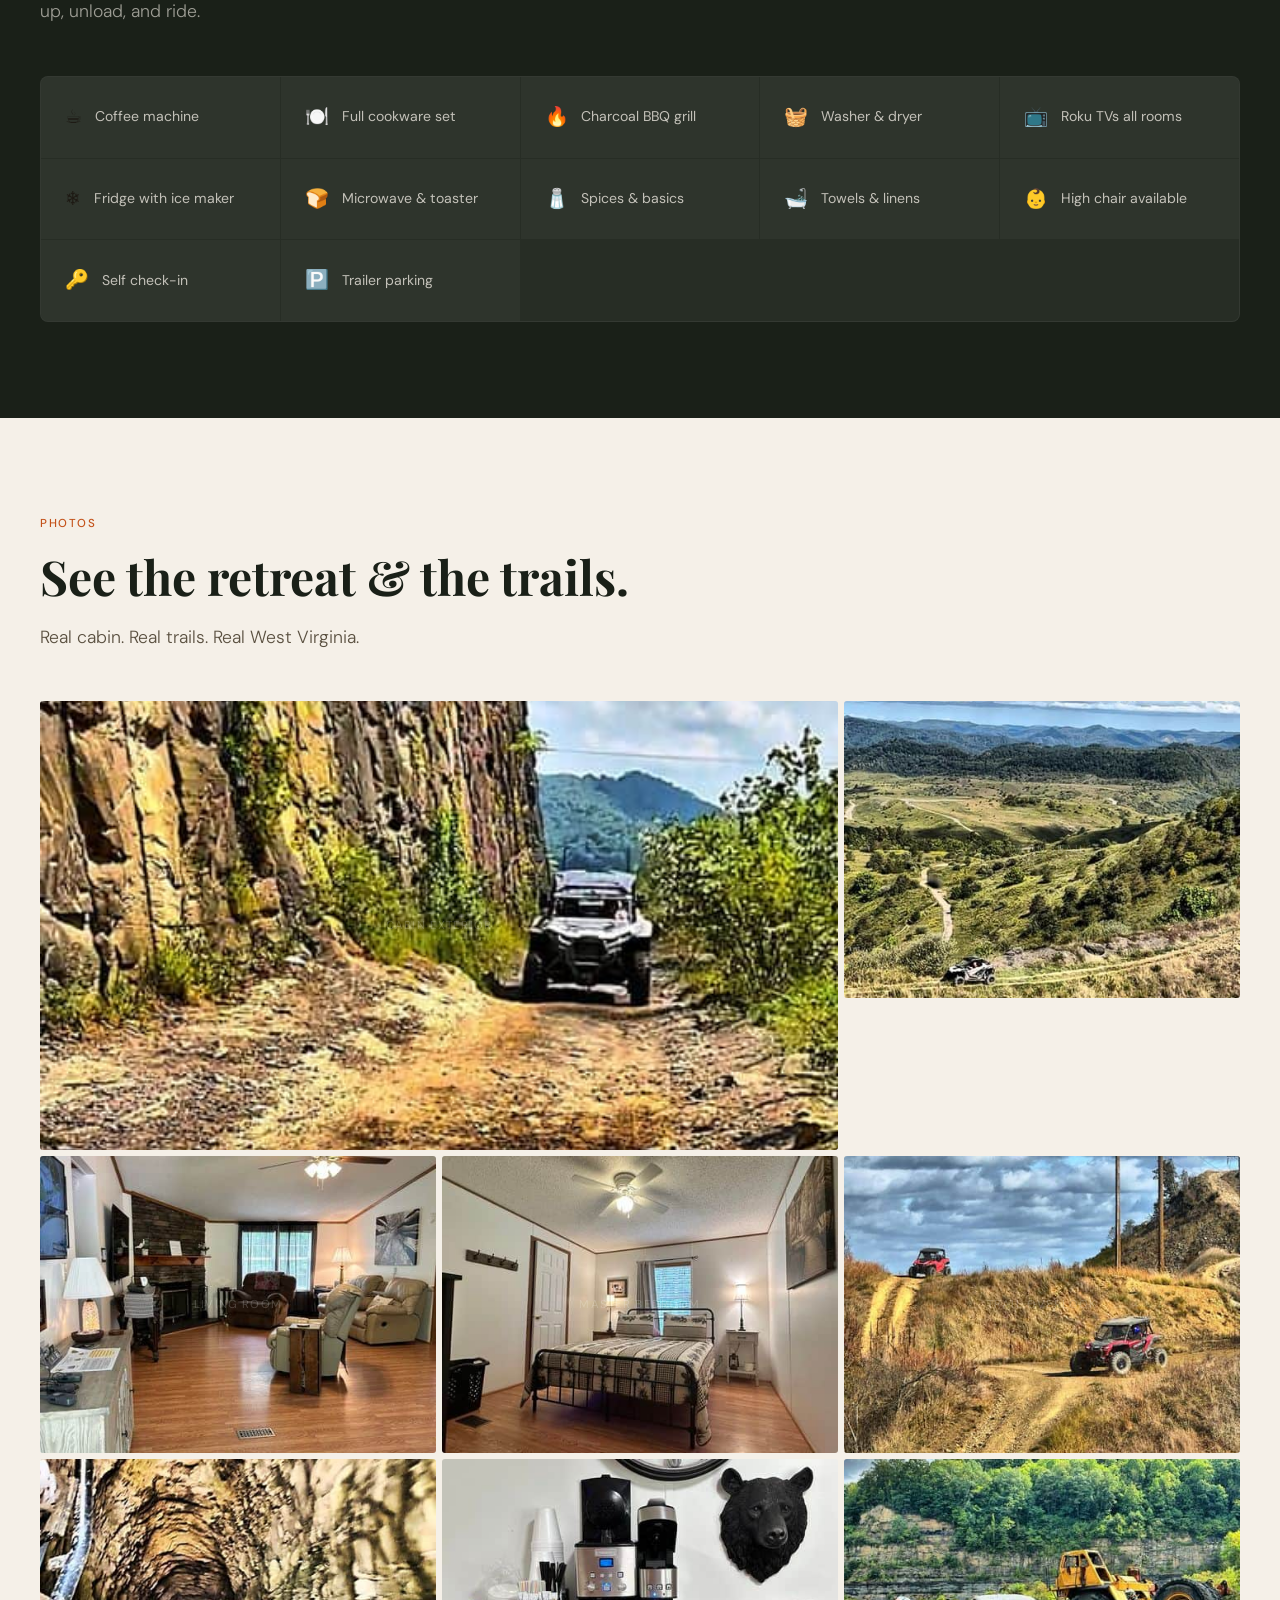
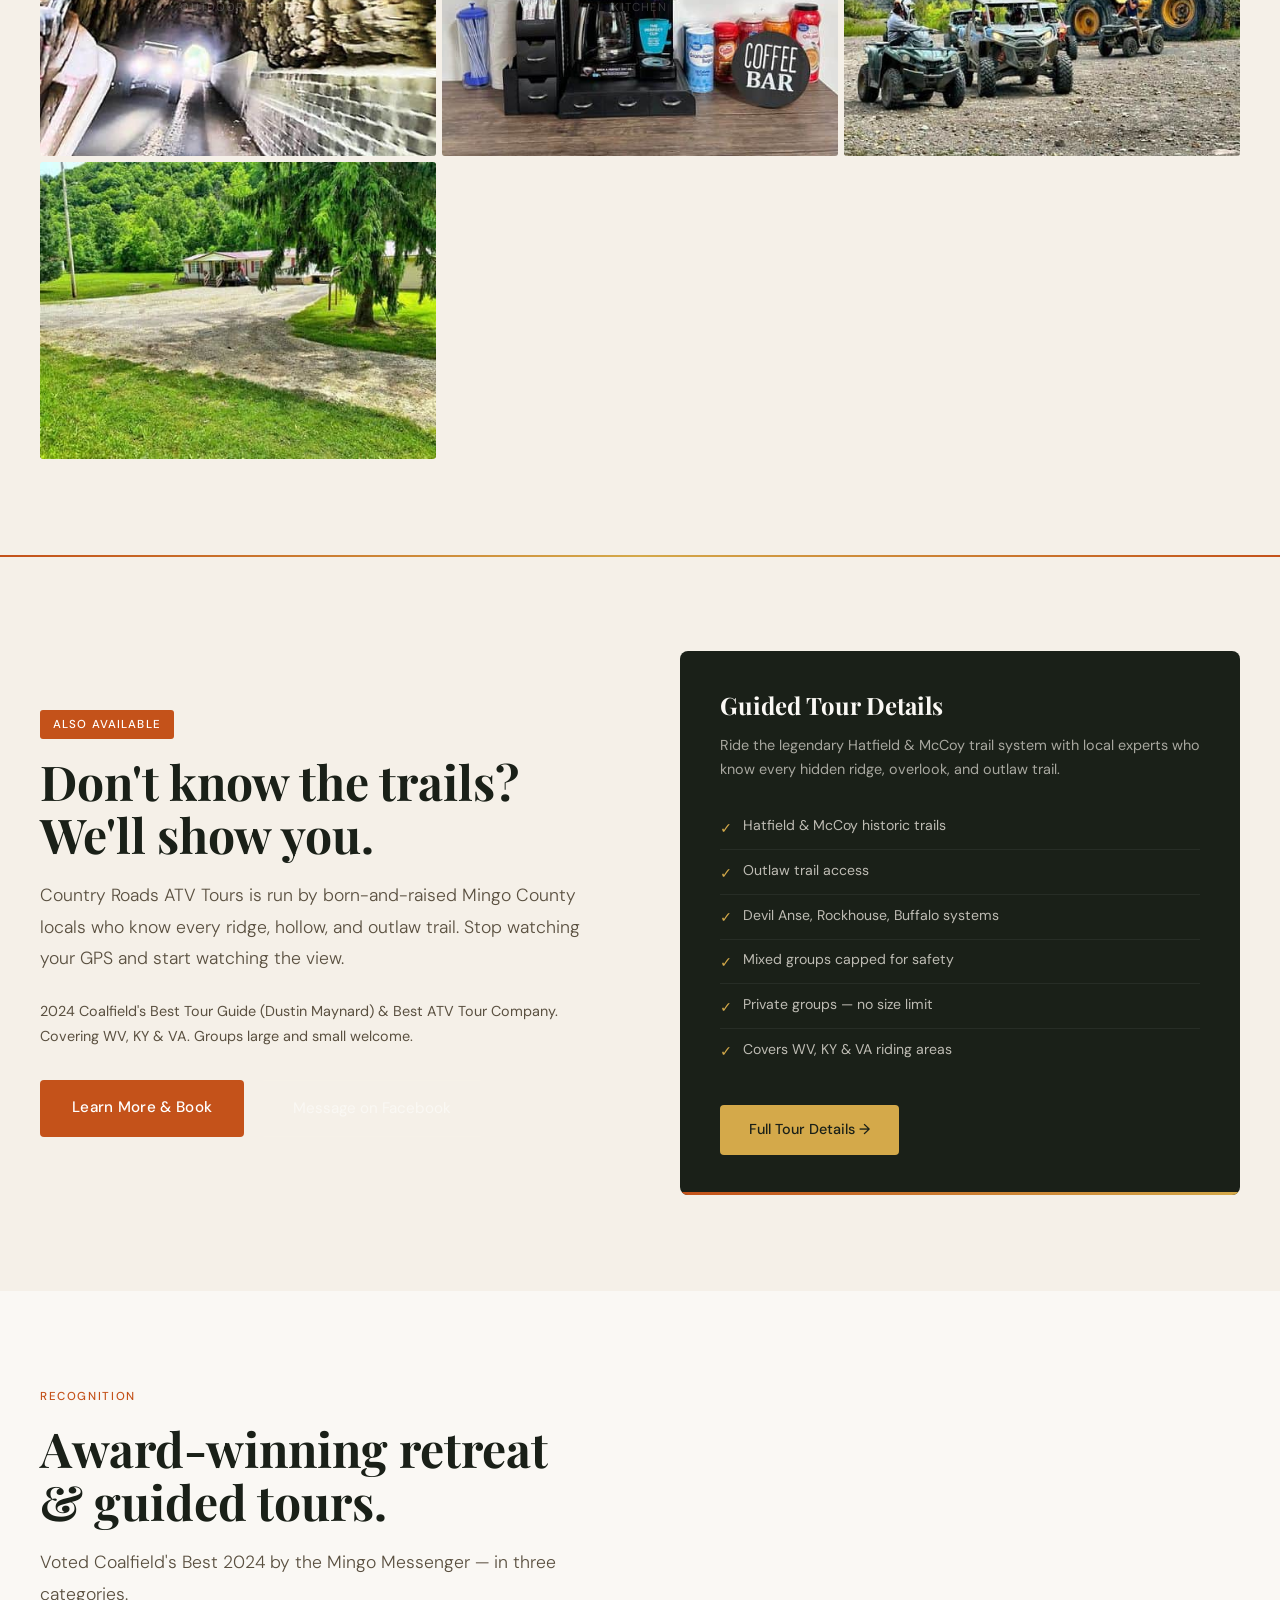
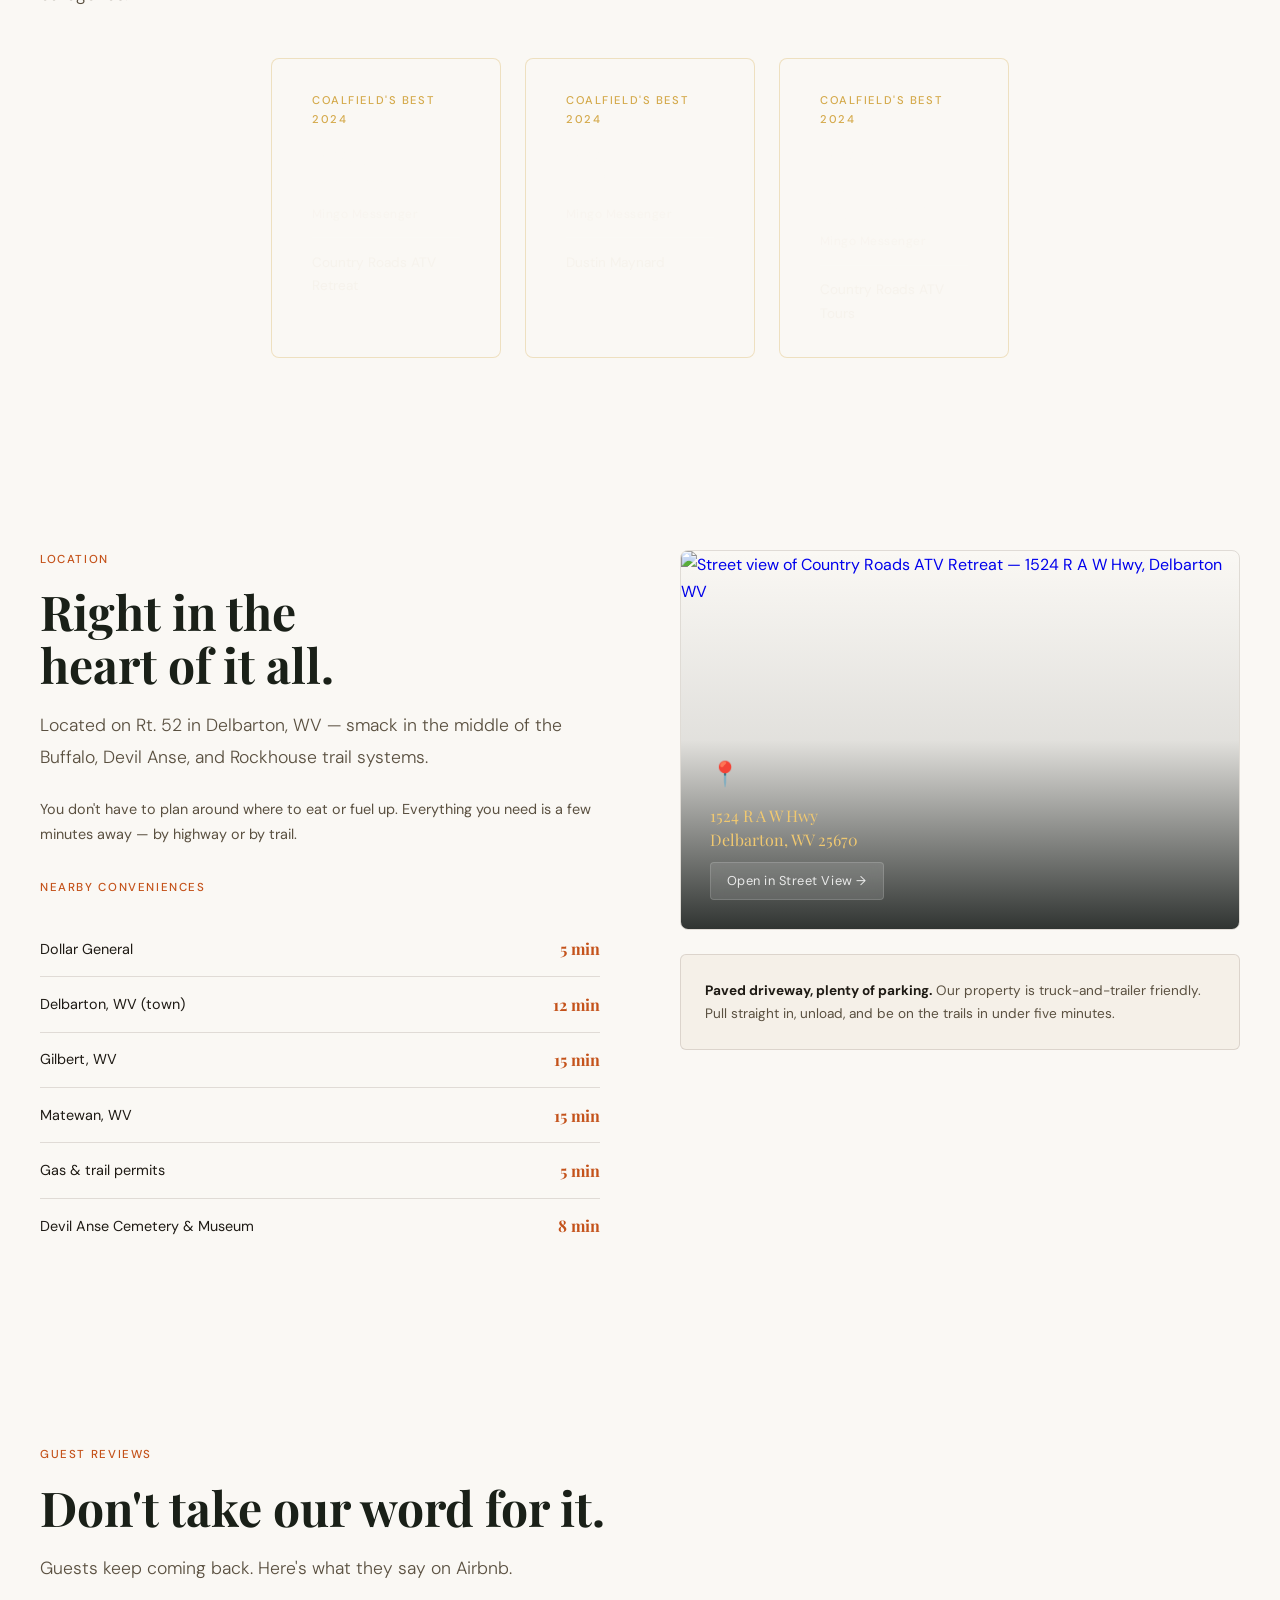
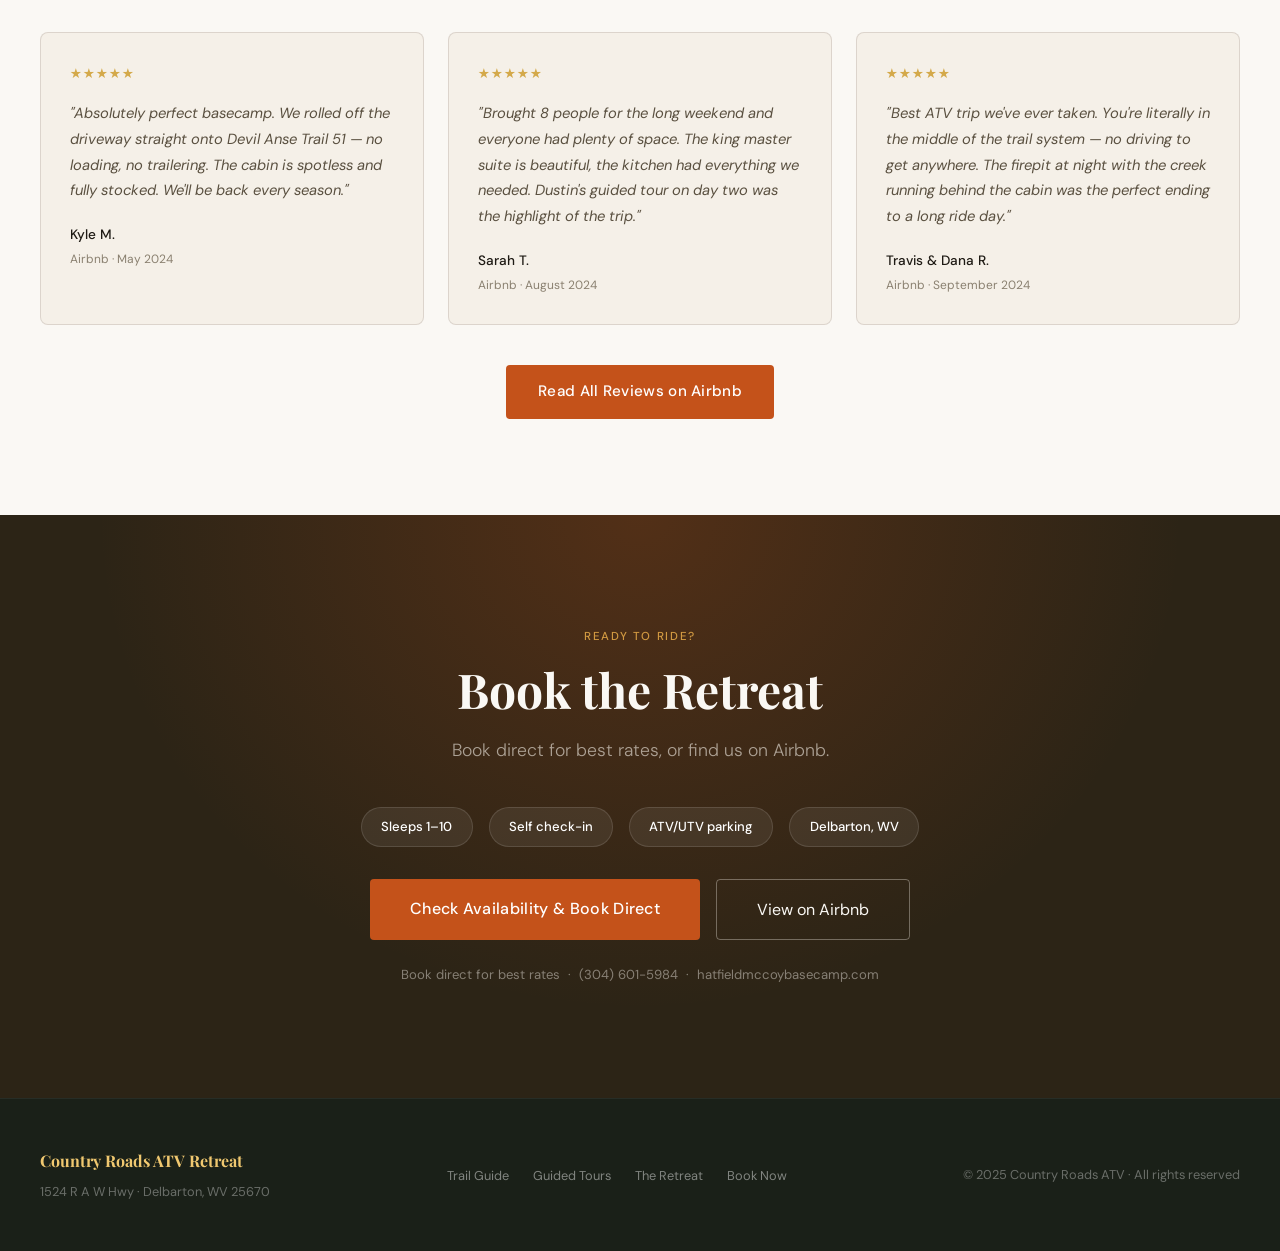
==== commit 7f49b543: "Fix bed counts: 5 beds total, 3 bedrooms, 2 rollaway beds Co-Authored-By: Claude Sonnet 4.6 <noreply" ====
--- a/index.html
+++ b/index.html
@@ -122,7 +122,7 @@
       </div>
       <div class="stat-item" style="padding-left: 1.5rem;">
         <div class="stat-num">Sleeps 10</div>
-        <div class="stat-label">3 beds · 2 baths</div>
+        <div class="stat-label">5 beds · 2 baths</div>
       </div>
       <div class="stat-item" style="padding-left: 1.5rem;">
         <div class="stat-num">ATV/UTV</div>
@@ -227,7 +227,7 @@
             <li>Master suite — king bed, private bath</li>
             <li>Bedroom 2 — queen bed, 32" TV</li>
             <li>Bedroom 3 — queen bed, 32" TV</li>
-            <li>XL closets — 4 rollaway beds included</li>
+            <li>XL closets — 2 rollaway beds included</li>
             <li>2 full baths (master private + shared)</li>
           </ul>
         </div>
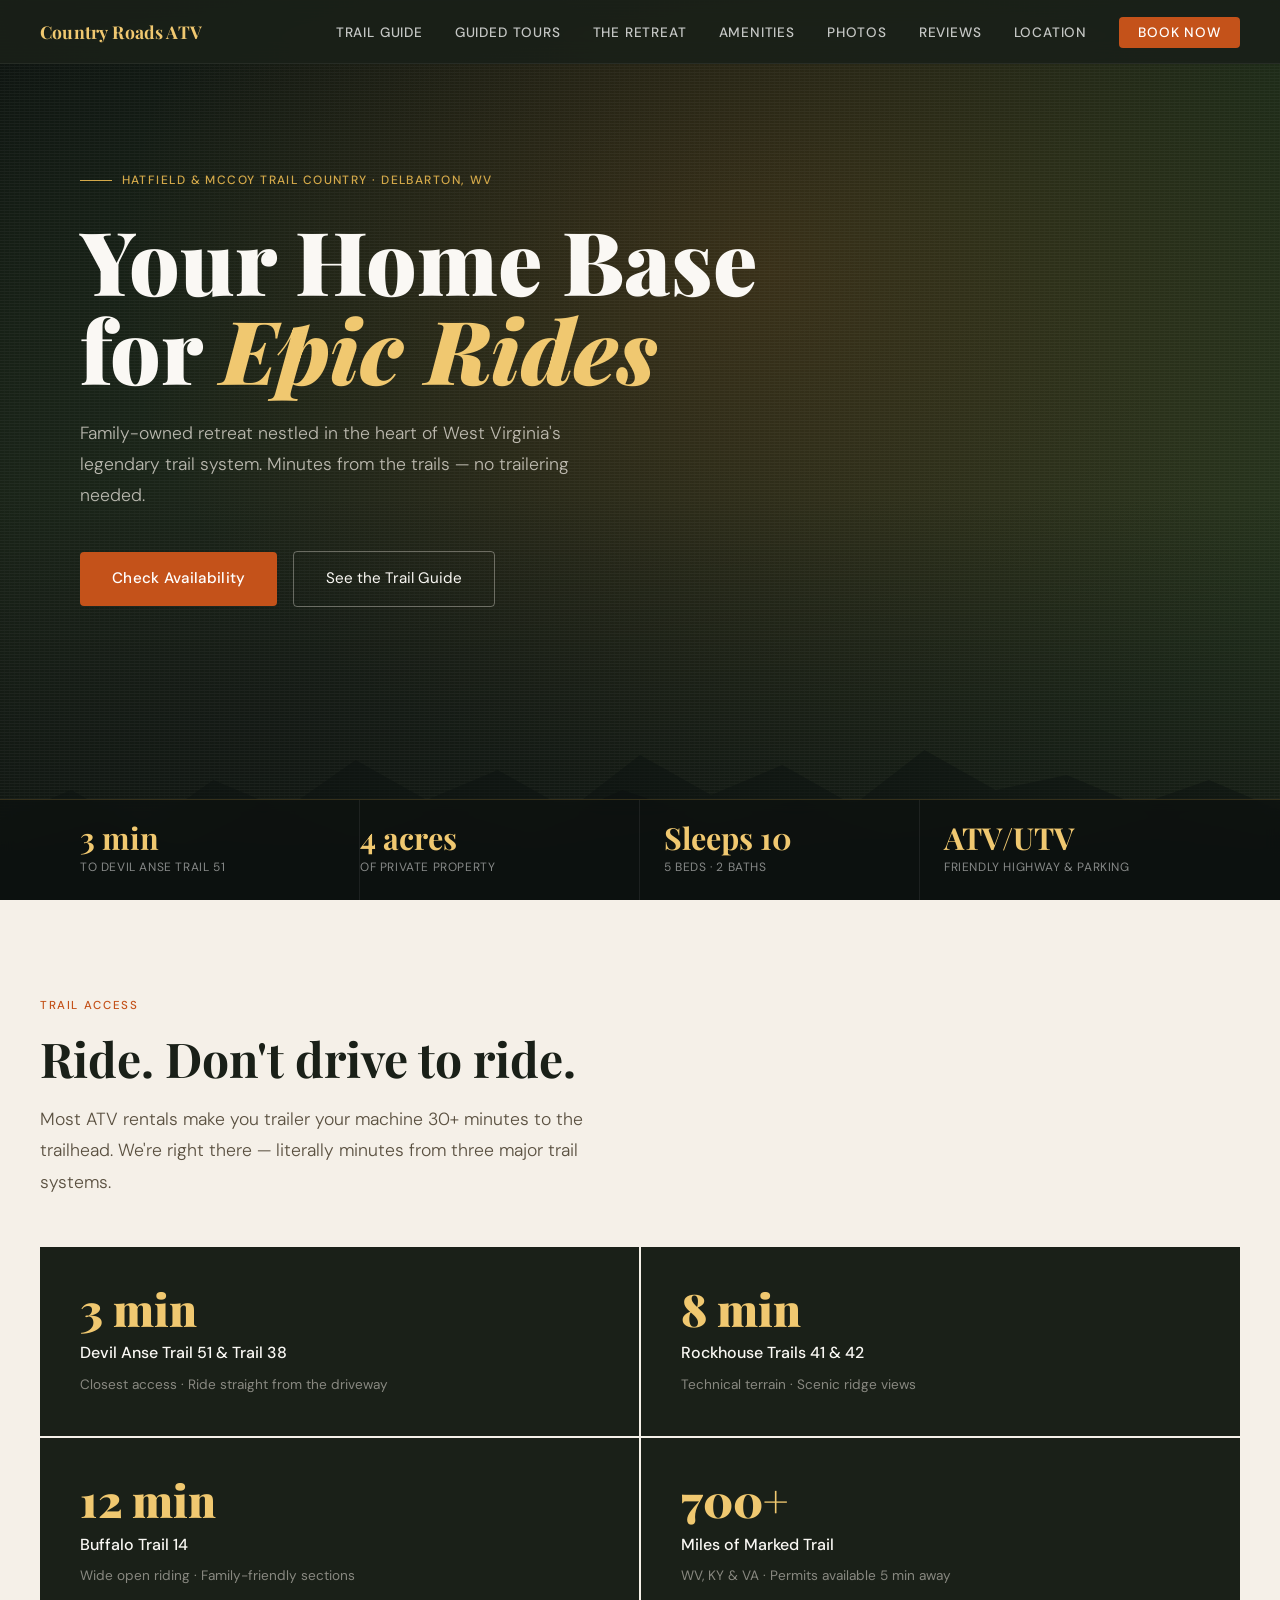
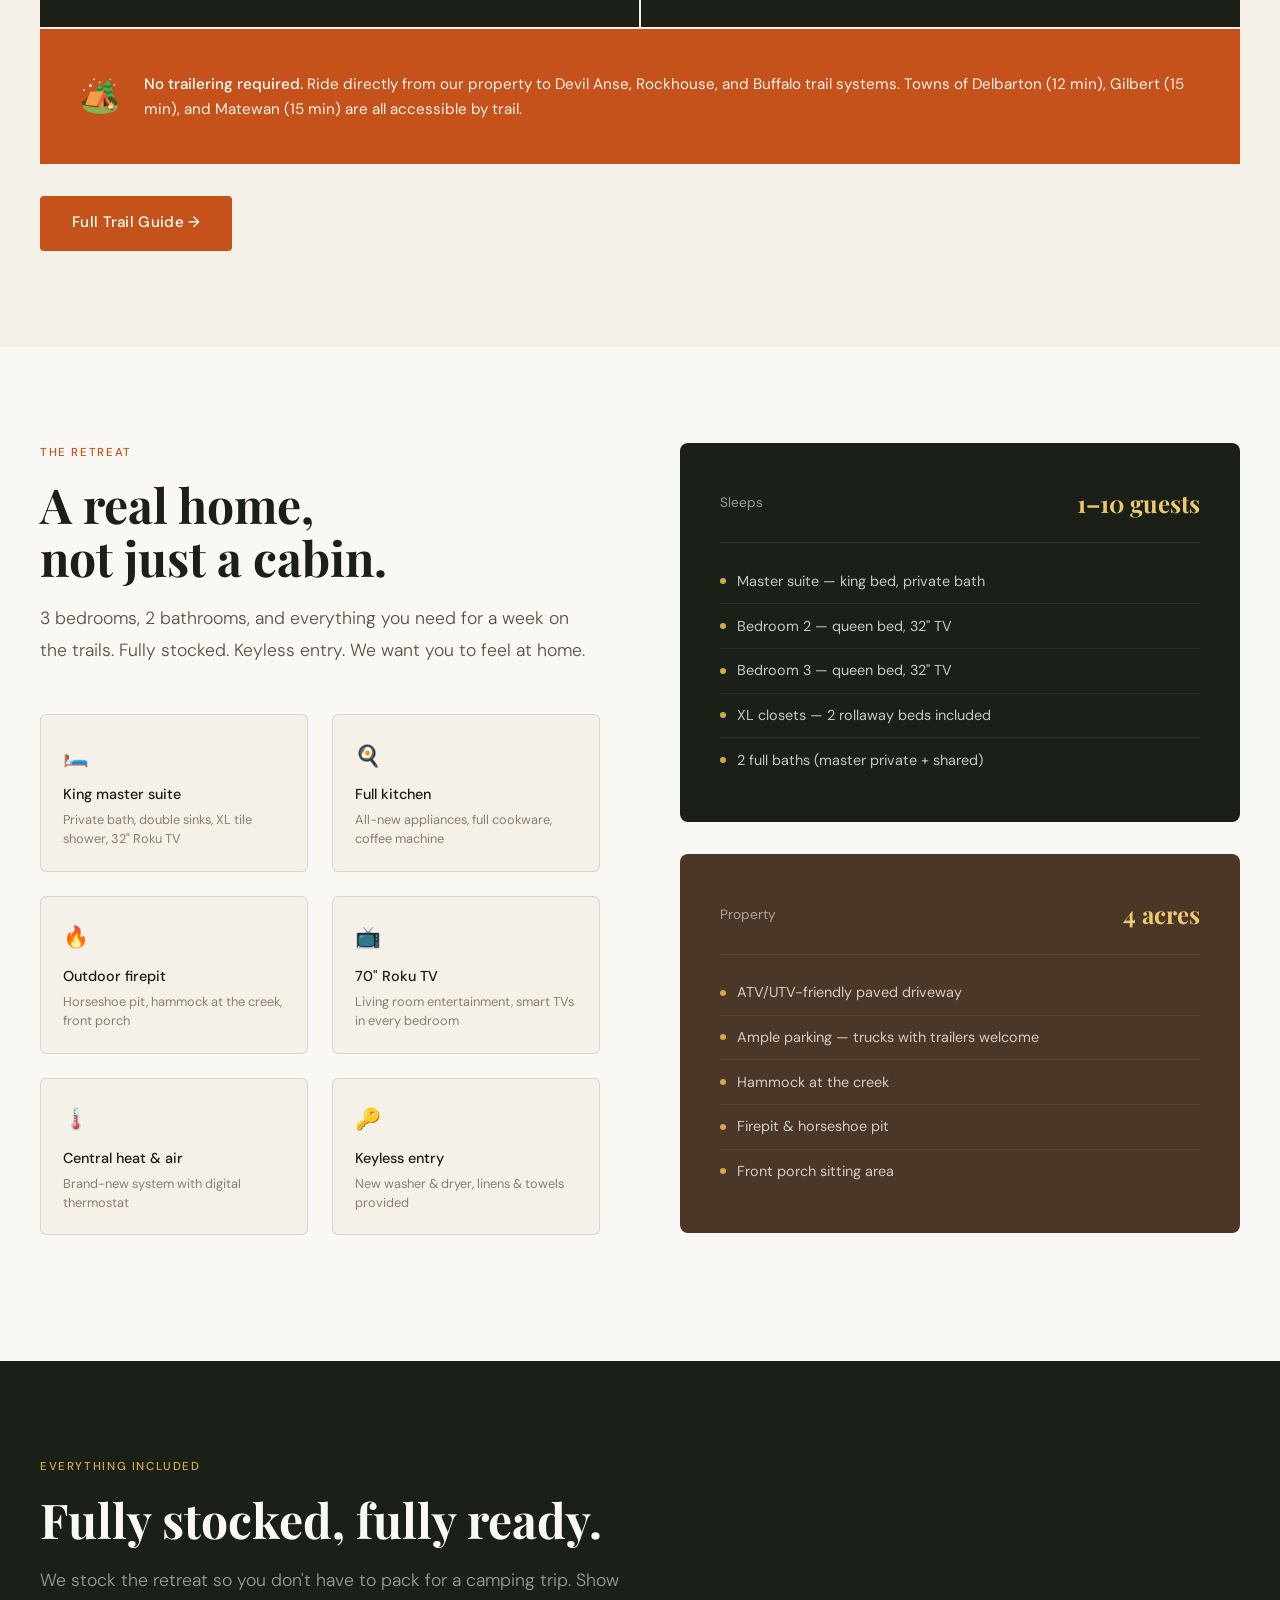
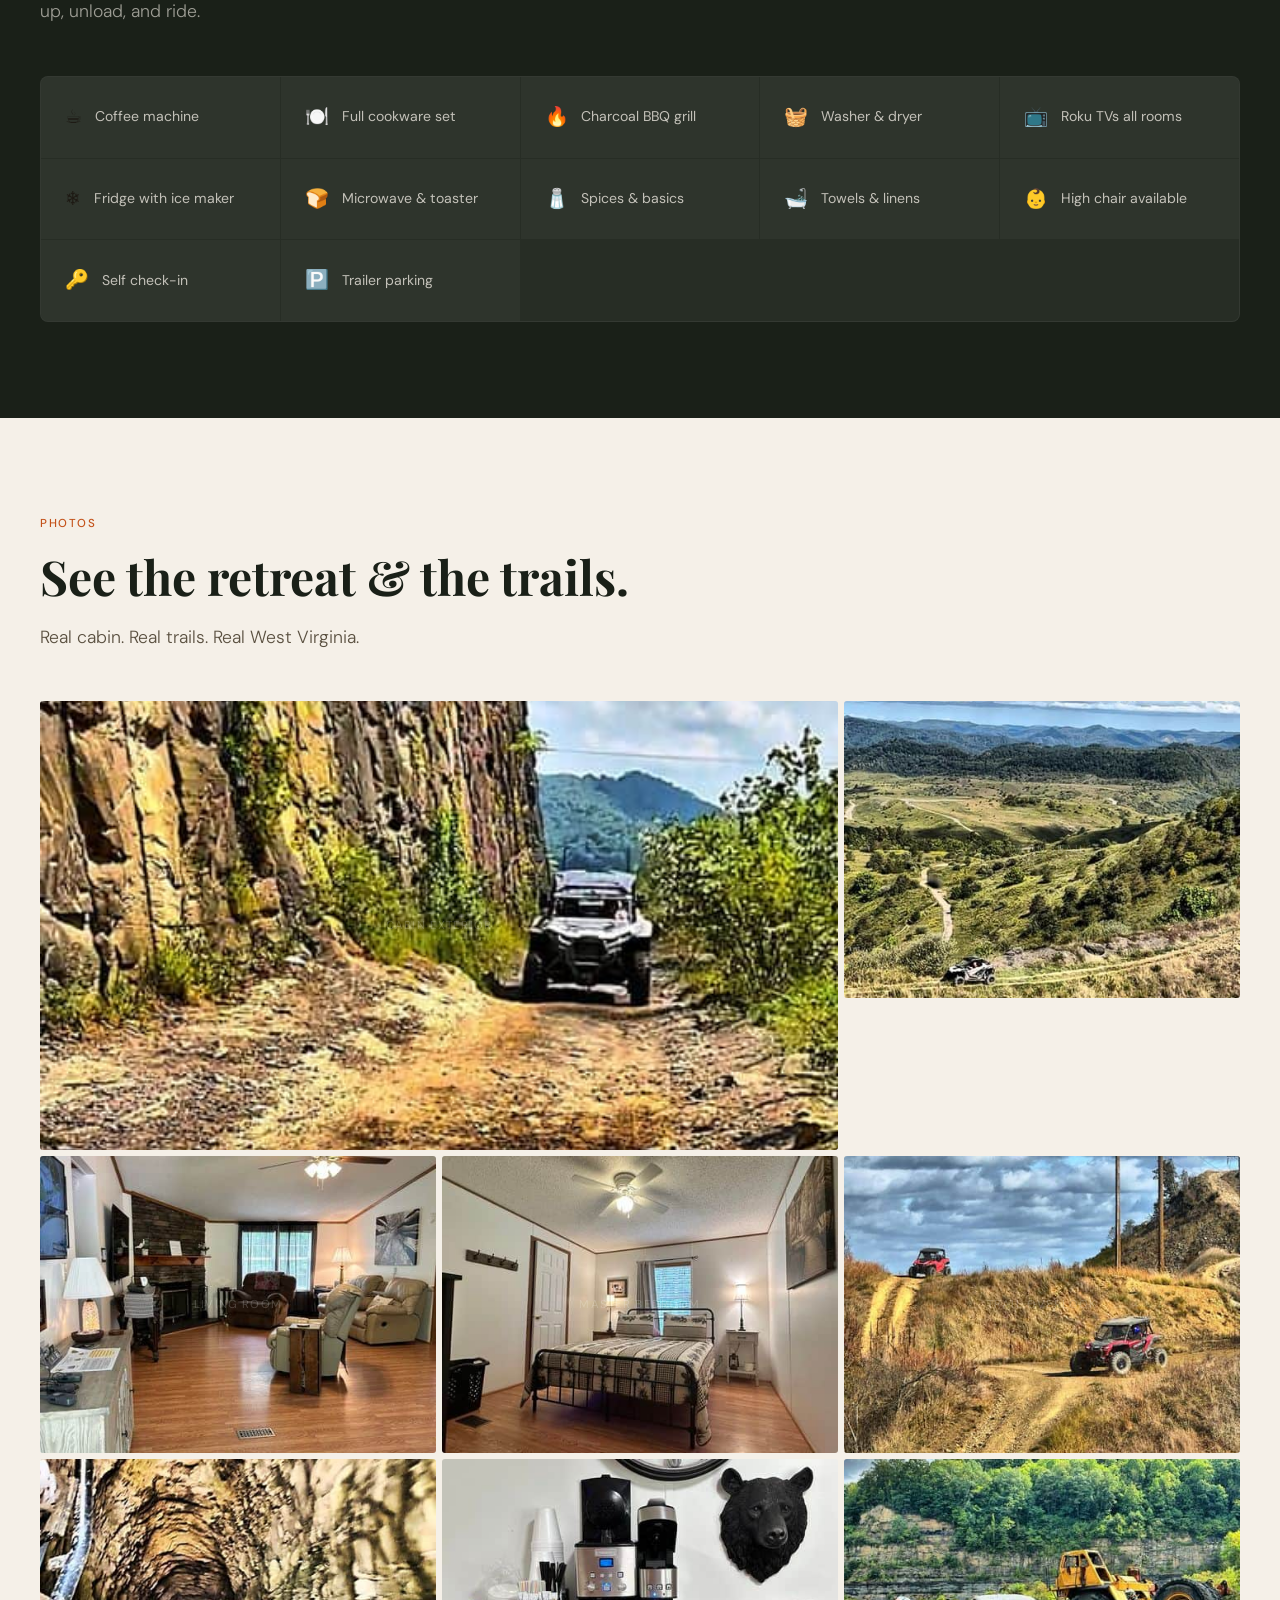
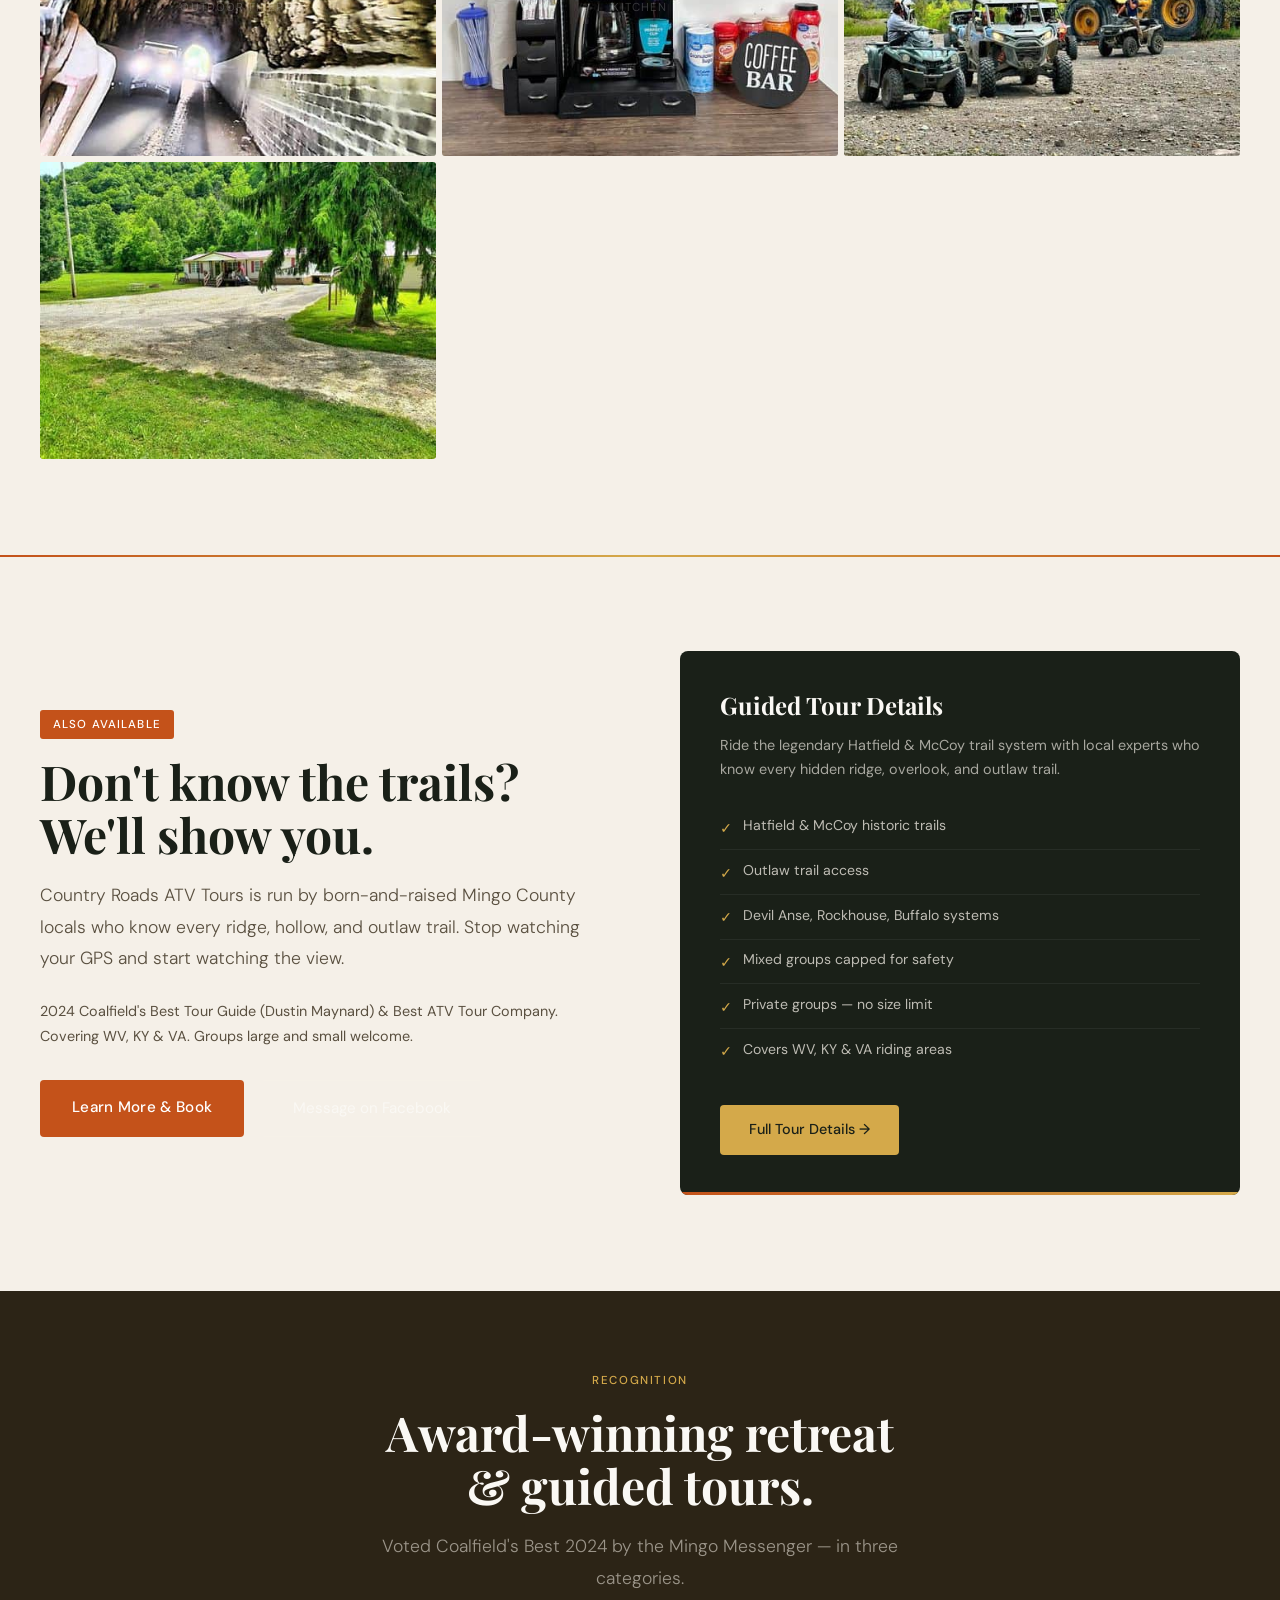
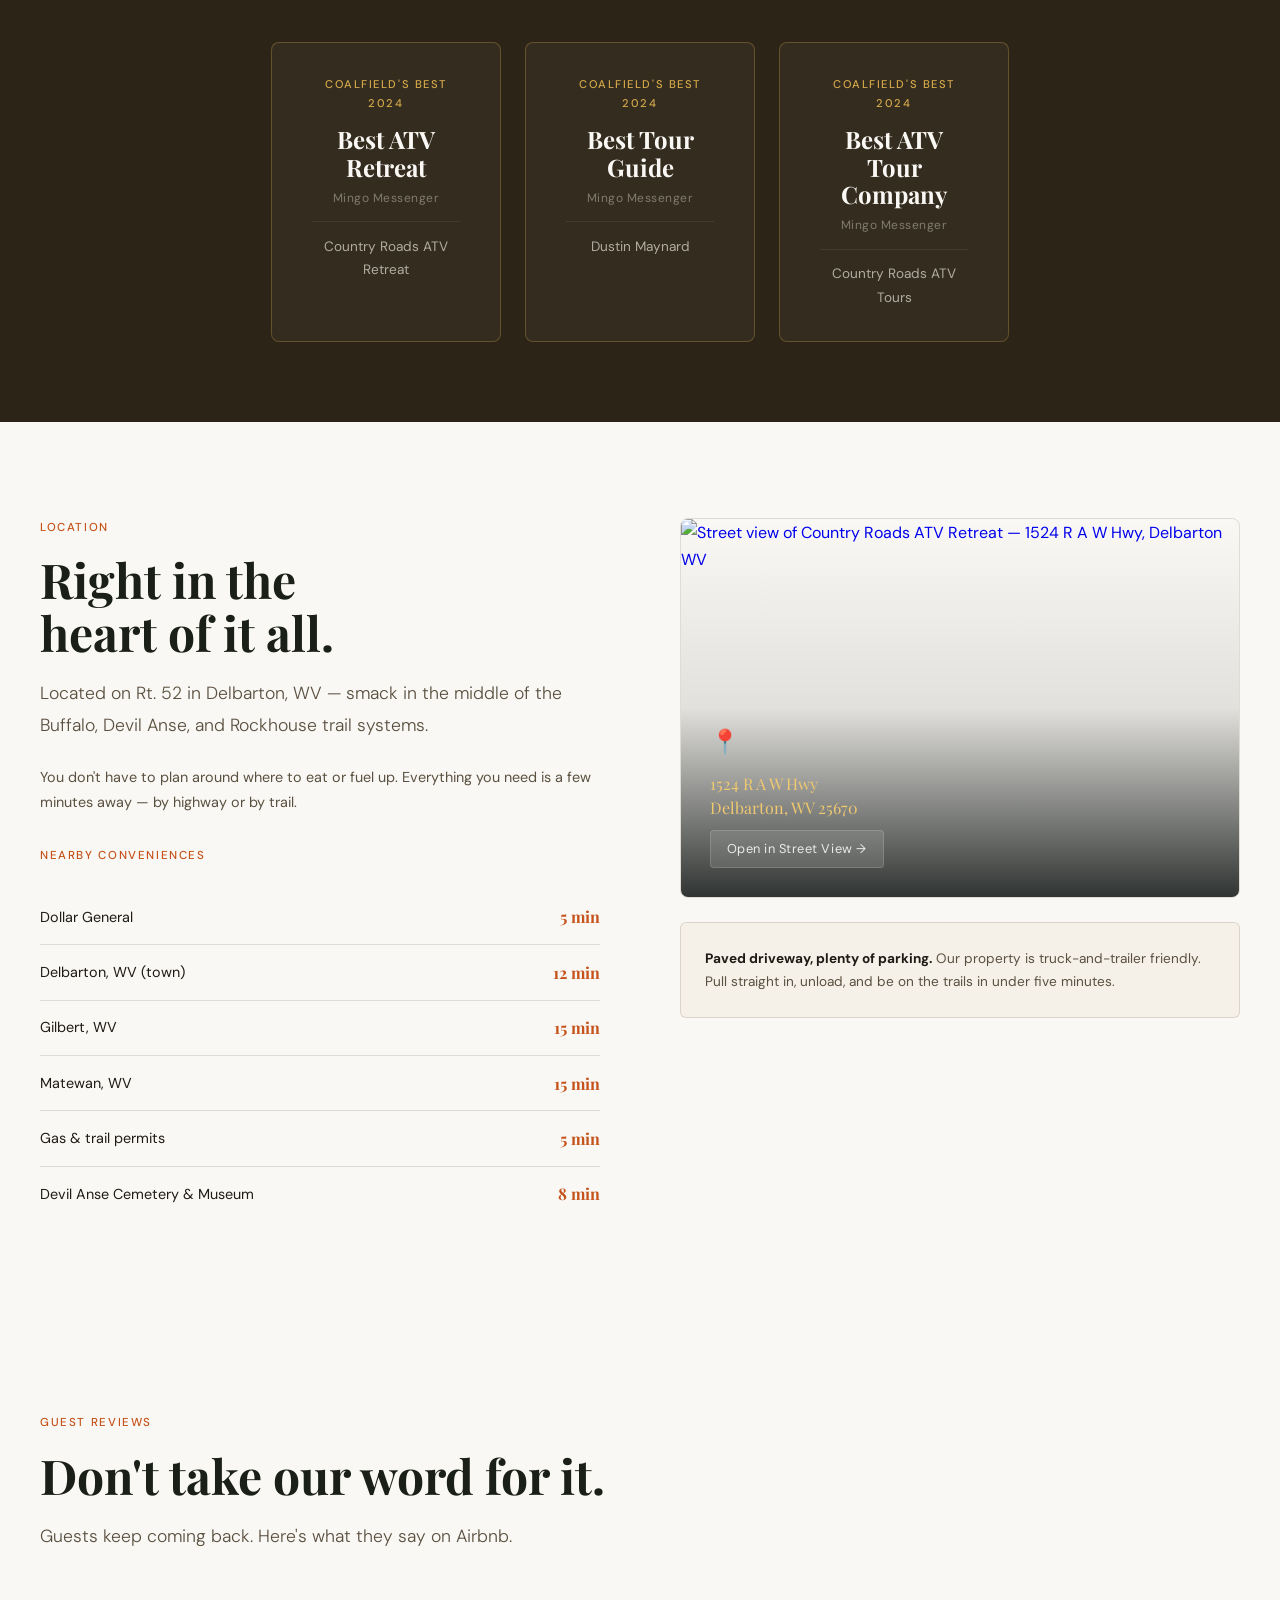
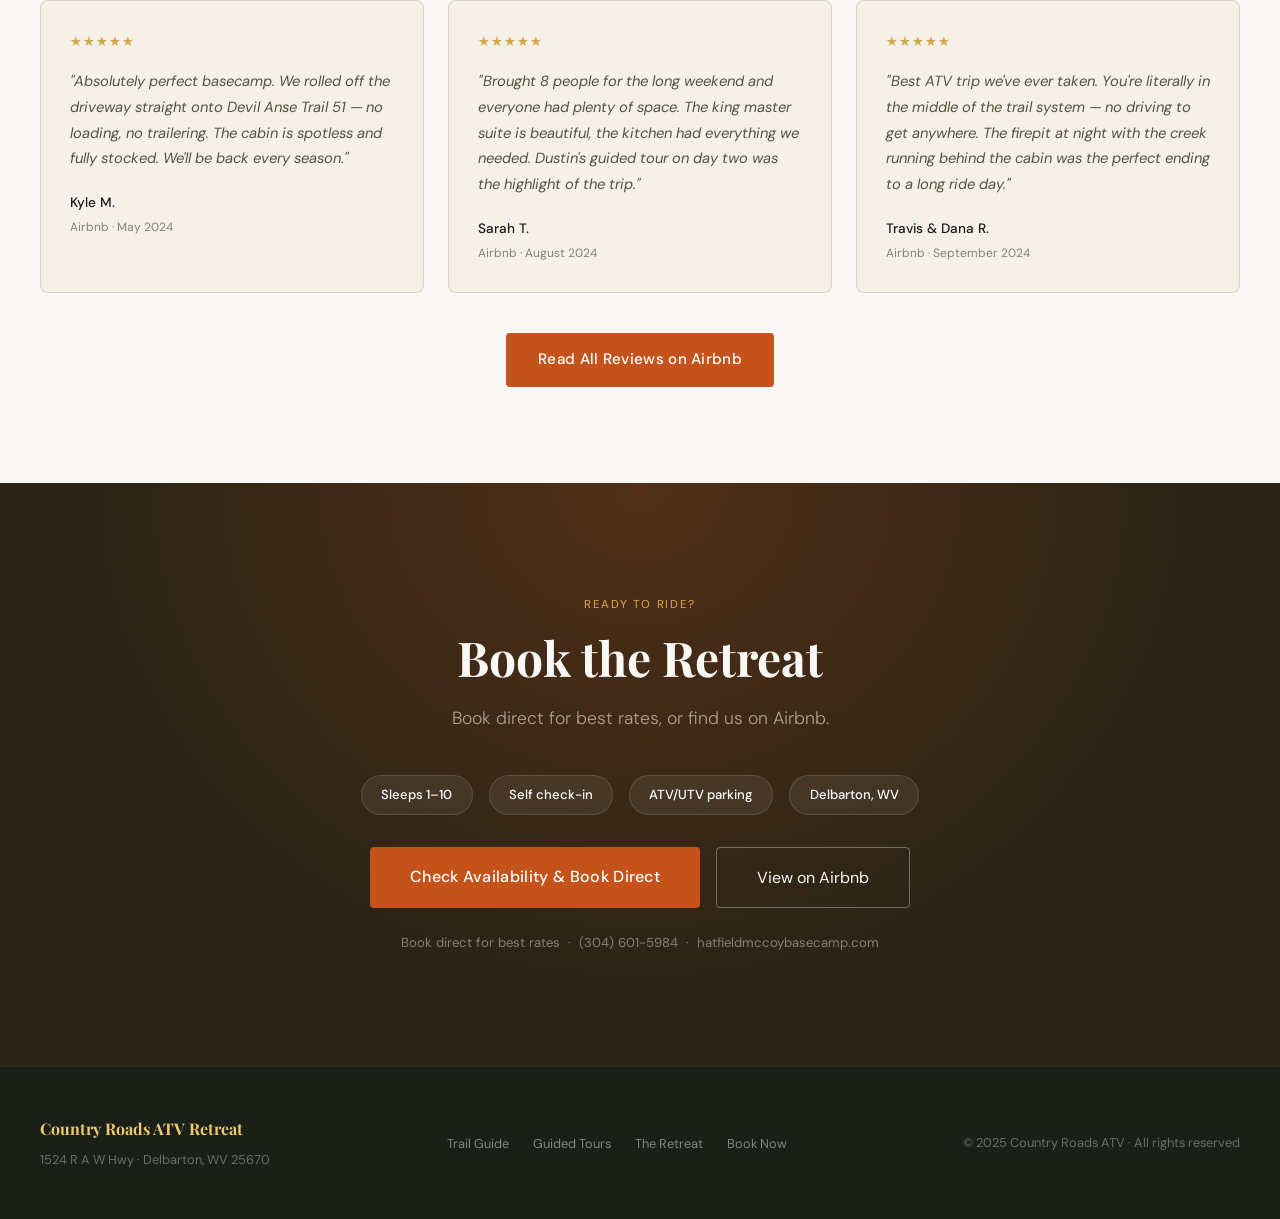
==== commit cd4884b2: "Fix awards section: add awards-section class so dark background applies Co-Authored-By: Claude Sonne" ====
--- a/index.html
+++ b/index.html
@@ -346,7 +346,7 @@
 </section>
 
 <!-- AWARDS -->
-<section id="awards">
+<section id="awards" class="awards-section">
   <div class="inner">
     <span class="section-tag reveal">Recognition</span>
     <h2 class="reveal">Award-winning retreat<br>&amp; guided tours.</h2>
--- a/style.css
+++ b/style.css
@@ -129,8 +129,9 @@
 .hero {
   position: relative;
   min-height: 100vh;
-  display: flex; align-items: flex-end;
-  padding-bottom: 8rem;
+  display: flex; align-items: flex-start;
+  padding-top: clamp(7rem, 18vh, 14rem);
+  padding-bottom: 9rem;
   background: var(--forest);
   overflow: hidden;
 }
@@ -912,7 +913,7 @@
   .seasons-grid { grid-template-columns: 1fr 1fr; }
   .reviews-grid { grid-template-columns: 1fr; }
   h1 { font-size: 2.8rem; }
-  .hero { padding-bottom: 12rem; }
+  .hero { padding-top: 5rem; padding-bottom: 10rem; }
   .checklist { grid-template-columns: 1fr; }
 }
 @media (max-width: 580px) {
